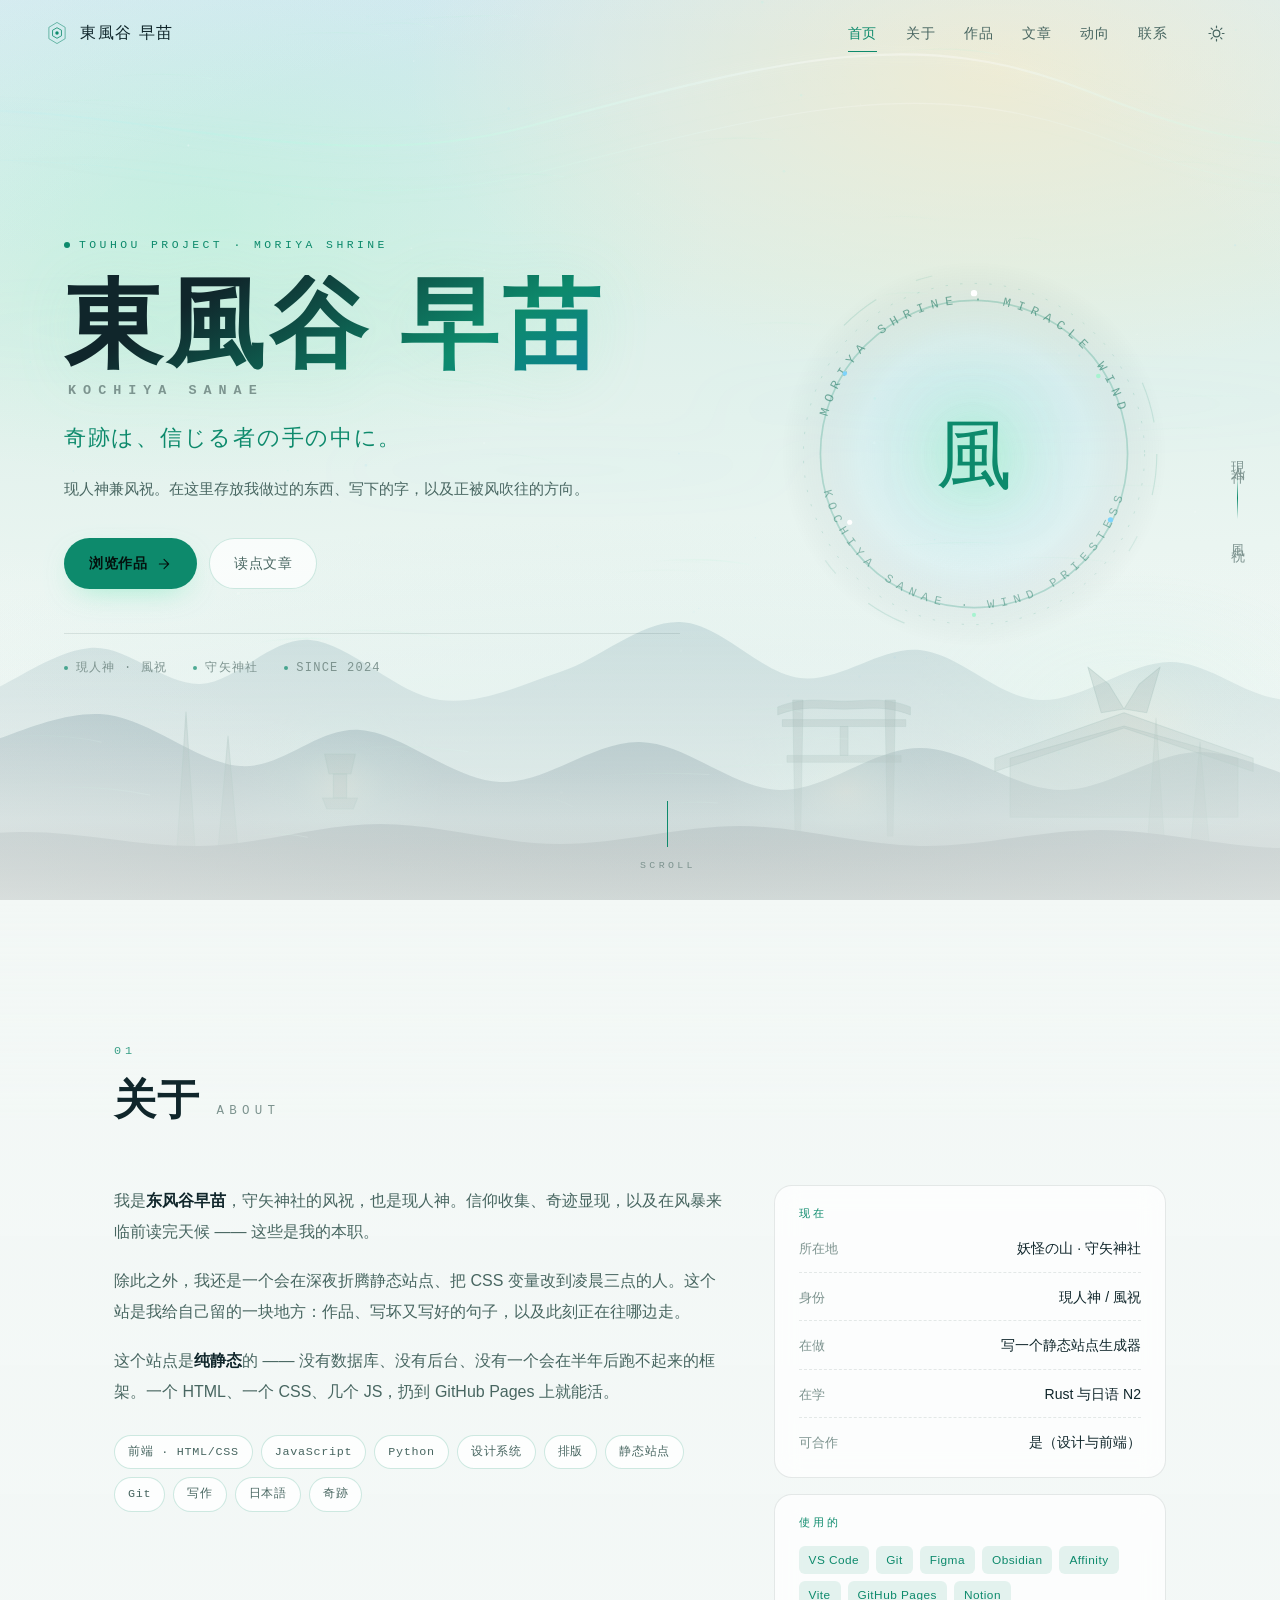
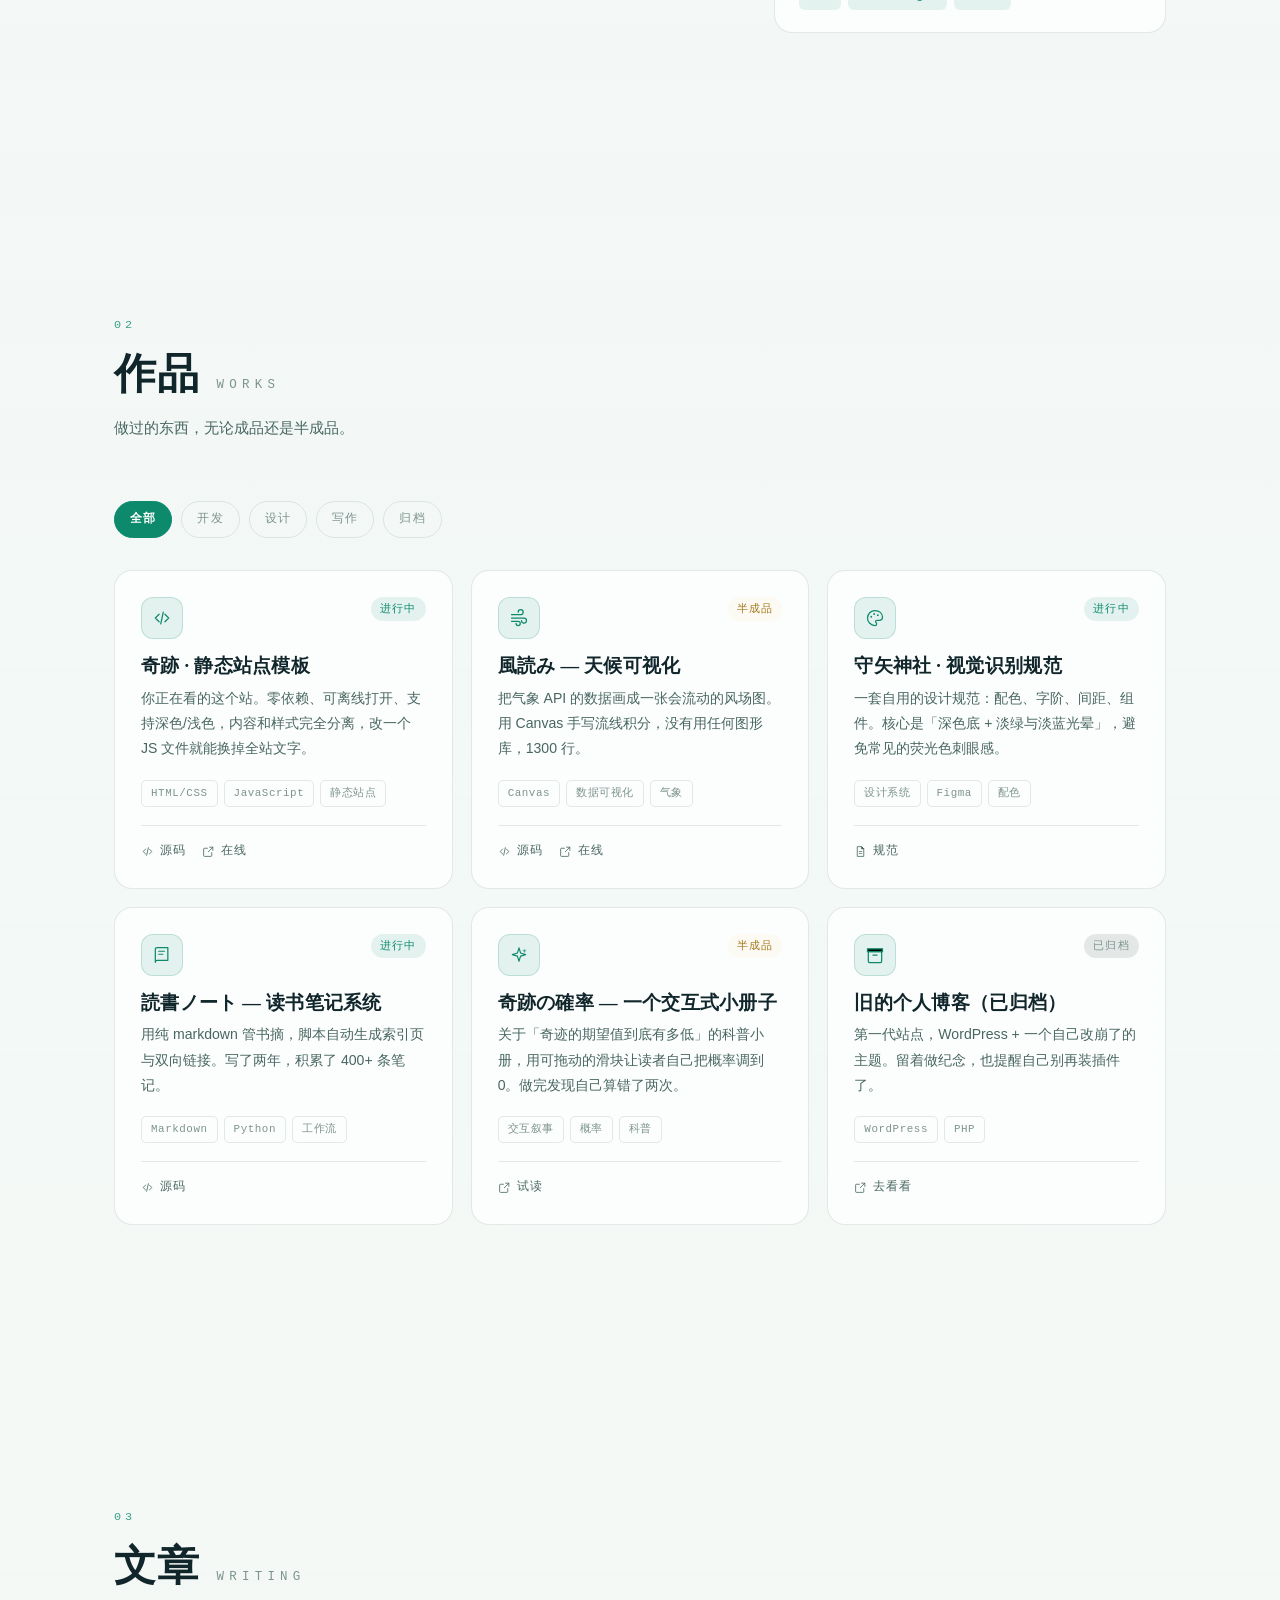
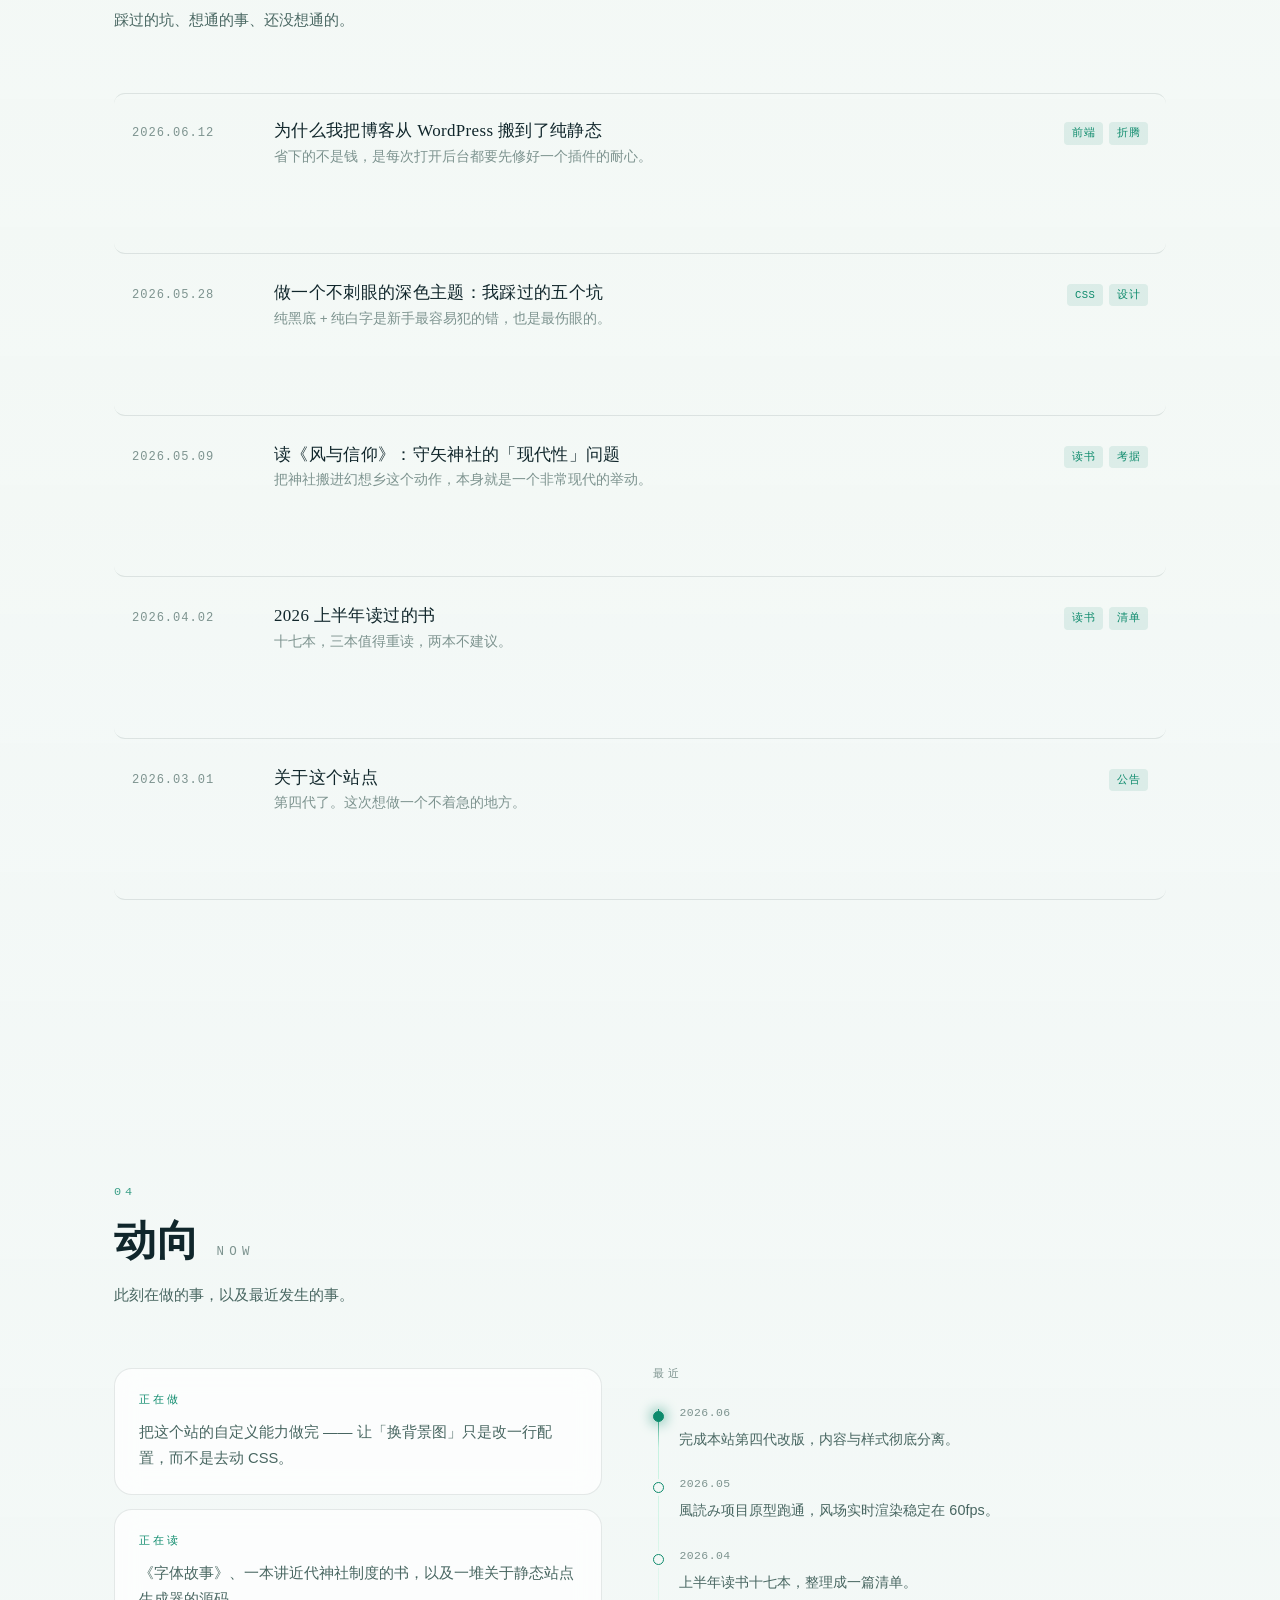
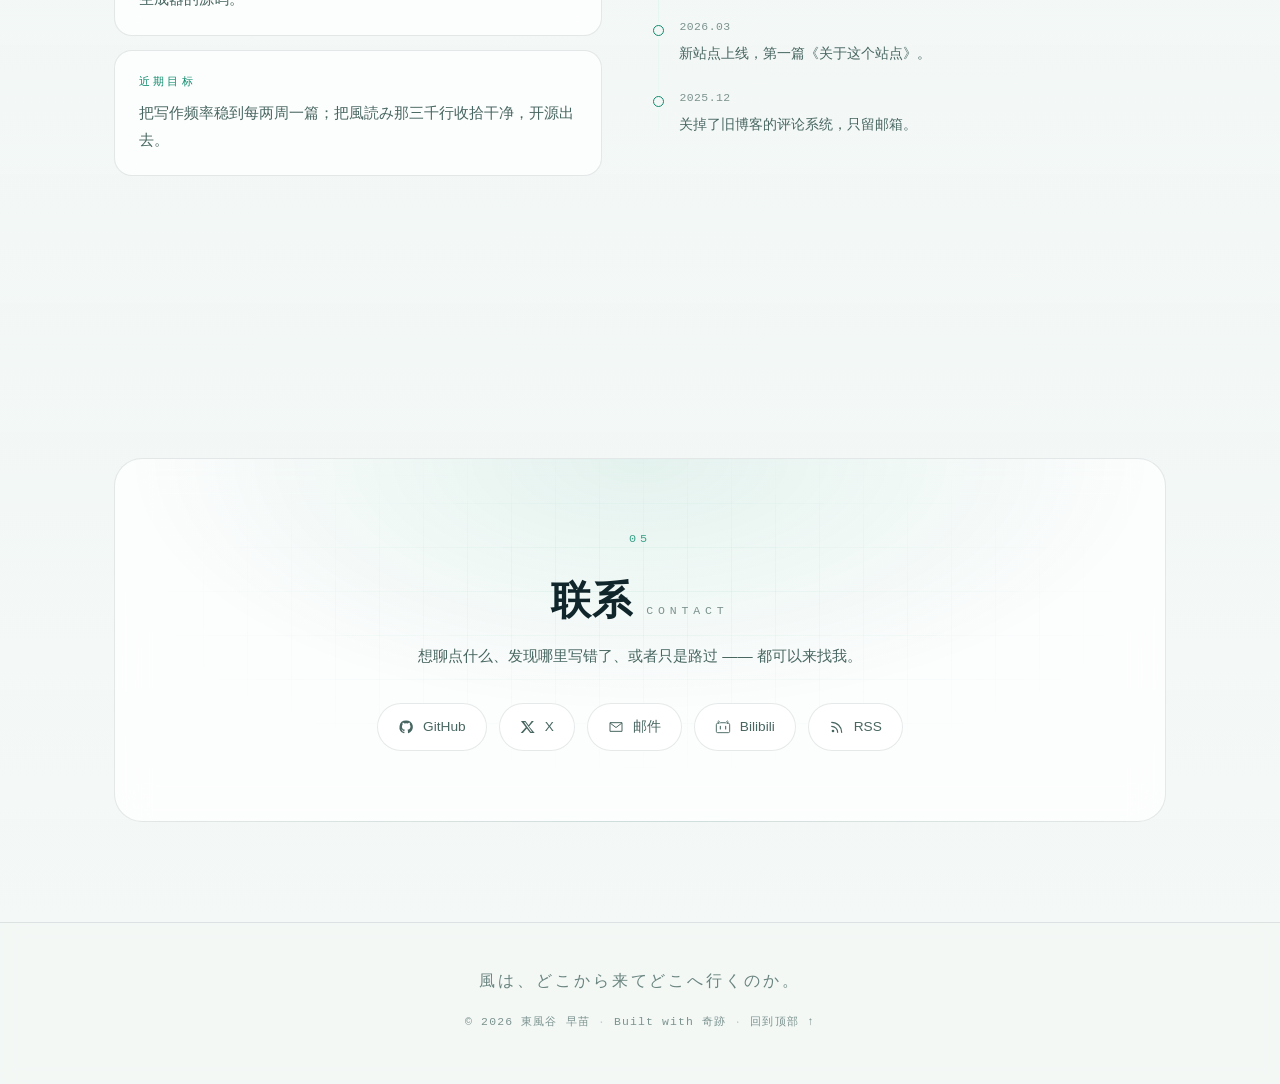
==== index.html @ 5804a798 "四代目：纯静态个人站点（Sanae 主题，深/浅双主题，内容与样式分离）" ====
<!DOCTYPE html>
<html lang="zh-CN" data-theme="dark">
<head>
<meta charset="UTF-8">
<meta name="viewport" content="width=device-width, initial-scale=1.0, viewport-fit=cover">
<title>東風谷 早苗 · Kochiya Sanae</title>
<meta name="description" content="东风谷早苗的个人站点 —— 作品、文章与此刻的动向。">
<meta name="author" content="Kochiya Sanae">
<meta name="theme-color" content="#050d12">

<!-- Open Graph -->
<meta property="og:type" content="website">
<meta property="og:title" content="東風谷 早苗 · Kochiya Sanae">
<meta property="og:description" content="作品、文章与此刻的动向。">
<meta property="og:url" content="https://kochiya-sanae777.github.io/">

<link rel="icon" href="assets/img/favicon.svg" type="image/svg+xml">
<link rel="stylesheet" href="assets/css/style.css">
</head>
<body>

<!-- ============ 背景场景 ============ -->
<div class="scene-wrap" id="sceneWrap" aria-hidden="true">
  <!-- 可选：自己放一张图片 / 一段视频，见 README -->
  <div class="scene-media" id="sceneMedia"></div>

  <div class="scene-sky"></div>
  <canvas class="scene-stars" id="starCanvas"></canvas>

  <svg class="scene-art" viewBox="0 0 1600 900" preserveAspectRatio="xMidYMax slice" xmlns="http://www.w3.org/2000/svg">
    <defs>
      <linearGradient id="ribbonGrad" x1="0" y1="0" x2="1" y2="0">
        <stop offset="0%"   stop-color="#7dd3fc" stop-opacity="0"/>
        <stop offset="35%"  stop-color="#a7f3d0" stop-opacity=".55"/>
        <stop offset="65%"  stop-color="#ffffff" stop-opacity=".75"/>
        <stop offset="100%" stop-color="#6ee7b7" stop-opacity="0"/>
      </linearGradient>
      <linearGradient id="ridgeFar" x1="0" y1="0" x2="0" y2="1">
        <stop offset="0%"   stop-color="#2f6d82" stop-opacity=".38"/>
        <stop offset="100%" stop-color="#0c2733" stop-opacity=".10"/>
      </linearGradient>
      <linearGradient id="ridgeMid" x1="0" y1="0" x2="0" y2="1">
        <stop offset="0%"   stop-color="#1d5064" stop-opacity=".70"/>
        <stop offset="100%" stop-color="#081a24" stop-opacity=".35"/>
      </linearGradient>
      <linearGradient id="ridgeNear" x1="0" y1="0" x2="0" y2="1">
        <stop offset="0%"   stop-color="#12303d" stop-opacity=".92"/>
        <stop offset="100%" stop-color="#040d13" stop-opacity="1"/>
      </linearGradient>
      <linearGradient id="shrineFill" x1="0" y1="0" x2="0" y2="1">
        <stop offset="0%"   stop-color="#123441"/>
        <stop offset="100%" stop-color="#020709"/>
      </linearGradient>
      <radialGradient id="lampGlow" cx="50%" cy="50%" r="50%">
        <stop offset="0%"   stop-color="#f3d9a4" stop-opacity=".34"/>
        <stop offset="45%"  stop-color="#a7f3d0" stop-opacity=".11"/>
        <stop offset="100%" stop-color="#a7f3d0" stop-opacity="0"/>
      </radialGradient>
      <linearGradient id="fogGrad" x1="0" y1="0" x2="0" y2="1">
        <stop offset="0%"   stop-color="#050d12" stop-opacity="0"/>
        <stop offset="70%"  stop-color="#050d12" stop-opacity=".72"/>
        <stop offset="100%" stop-color="#050d12" stop-opacity="1"/>
      </linearGradient>
      <filter id="softGlow" x="-30%" y="-30%" width="160%" height="160%">
        <feGaussianBlur stdDeviation="9" result="b"/>
        <feMerge><feMergeNode in="b"/><feMergeNode in="SourceGraphic"/></feMerge>
      </filter>
      <filter id="wideGlow" x="-60%" y="-60%" width="220%" height="220%">
        <feGaussianBlur stdDeviation="26"/>
      </filter>
    </defs>

    <!-- 高空的風之絲帶 / 白蛇 -->
    <g class="ribbon" filter="url(#softGlow)">
      <path d="M -80 138 C 200 52, 430 196, 690 126 S 1080 24, 1250 92 S 1520 166, 1700 84"
            fill="none" stroke="url(#ribbonGrad)" stroke-width="2.2" stroke-linecap="round"/>
      <path d="M -80 186 C 230 108, 450 236, 700 172 S 1090 72, 1270 140 S 1540 204, 1710 128"
            fill="none" stroke="url(#ribbonGrad)" stroke-width="1.1" stroke-linecap="round" opacity=".6"/>
    </g>

    <!-- 云带（很淡，只用来分层） -->
    <g class="clouds" fill="#7dd3fc" opacity=".06" filter="url(#wideGlow)">
      <ellipse cx="330" cy="330" rx="280" ry="26"/>
      <ellipse cx="1180" cy="404" rx="330" ry="22"/>
      <ellipse cx="720" cy="470" rx="240" ry="18"/>
    </g>

    <!-- 遠山 -->
    <path fill="url(#ridgeFar)"
          d="M0 738 C21.7 732 88 715 130 700 C171.7 685 212 651 250 648 C288.3 645 323 685 360 684 C396.7 683 430 637 470 640 C510 643 558 695 600 700 C641.7 705 680 685 720 672 C760 659 800 621 840 622 C880 623 920 673 960 678 C1000 683 1040 646 1080 650 C1120 654 1158 698 1200 700 C1241.7 702 1288 662 1330 662 C1371.7 662 1405 699 1450 700 C1495 701 1575 673 1600 668 L1600 900 L0 900 Z"/>
    <!-- 中景山 -->
    <path fill="url(#ridgeMid)"
          d="M0 788 C20 782 77 764 120 752 C163.3 740 213 712 260 714 C306.7 716 357 763 400 766 C443.3 769 477 727 520 730 C563.3 733 613 780 660 782 C706.7 784 753 741 800 742 C846.7 743 893 789 940 790 C986.7 791 1033 748 1080 748 C1126.7 748 1173 789 1220 790 C1266.7 791 1313 752 1360 752 C1406.7 752 1460 787 1500 788 C1540 789 1583 765 1600 760 L1600 900 L0 900 Z"/>

    <!-- 御柱（四根神柱） -->
    <g class="onbashira" fill="url(#shrineFill)">
      <path d="M336 862 L346 712 L356 862 Z"/>
      <path d="M376 872 L388 736 L400 872 Z"/>
      <path d="M1306 866 L1316 718 L1326 866 Z"/>
      <path d="M1348 876 L1360 742 L1372 876 Z"/>
    </g>

    <!-- 神社本殿（屋顶带千木·鰹木） -->
    <ellipse cx="1294" cy="726" rx="235" ry="155" fill="url(#lampGlow)"/>
    <g class="shrine" fill="url(#shrineFill)" transform="translate(1170 726) scale(.95)">
      <path d="M0 96 L0 34 L120 0 L240 34 L240 96 Z"/>
      <path d="M-16 34 L120 -14 L256 34 L256 48 L120 2 L-16 48 Z"/>
      <!-- 千木 -->
      <path d="M96 -14 L82 -62 L104 -44 L120 -18 Z"/>
      <path d="M144 -14 L158 -62 L136 -44 L120 -18 Z"/>
    </g>

    <!-- 鳥居（自身坐标 y:0→236 向下，所以 translate 给的是「顶端」）
         放在正文与御神環之间的空档里，站在山脊上 -->
    <ellipse cx="1006" cy="792" rx="120" ry="92" fill="url(#lampGlow)" opacity=".85"/>
    <g class="shrine" fill="url(#shrineFill)" transform="translate(940 700) scale(.577)">
      <!-- 柱 -->
      <path d="M22 0 L40 0 L36 236 L26 236 Z"/>
      <path d="M182 0 L200 0 L196 236 L186 236 Z"/>
      <!-- 笠木（带反翘） -->
      <path d="M-4 12 C 40 -6, 78 2, 111 2 C 144 2, 182 -6, 226 12 L226 26 C 182 8, 144 16, 111 16 C 78 16, 40 8, -4 26 Z"/>
      <!-- 島木 -->
      <path d="M4 34 L218 34 L218 46 L4 46 Z"/>
      <!-- 貫 -->
      <path d="M12 96 L210 96 L210 108 L12 108 Z"/>
      <!-- 額束 -->
      <path d="M104 46 L118 46 L118 96 L104 96 Z"/>
    </g>

    <!-- 石灯笼（y:0→50 向下，translate 给顶端） -->
    <ellipse cx="500" cy="786" rx="104" ry="84" fill="url(#lampGlow)" opacity=".9"/>
    <g class="shrine" fill="url(#shrineFill)" transform="translate(500 754) scale(1.1)">
      <path d="M-14 0 L14 0 L10 18 L-10 18 Z"/>
      <path d="M-6 18 L6 18 L6 40 L-6 40 Z"/>
      <path d="M-16 40 L16 40 L12 50 L-12 50 Z"/>
    </g>

    <!-- 最近的一层山脊（压住所有物体的脚） -->
    <path fill="url(#ridgeNear)"
          d="M0 852 C30 849 120 833 180 832 C240 831 300 847 360 846 C420 845 480 824 540 824 C600 824 660 844 720 844 C780 844 840 826 900 826 C960 826 1020 845 1080 846 C1140 847 1200 830 1260 830 C1320 830 1383 847 1440 848 C1496.7 849 1573 836 1600 834 L1600 900 L0 900 Z"/>
    <!-- 底部雾（把山脚融进背景） -->
    <rect x="0" y="820" width="1600" height="80" fill="url(#fogGrad)"/>
  </svg>

  <canvas class="scene-wind" id="windCanvas"></canvas>
  <div class="scene-vignette"></div>
  <div class="scene-grain"></div>
</div>

<!-- 鼠标跟随光 -->
<div class="cursor-glow" id="cursorGlow" aria-hidden="true"></div>

<!-- ============ 导航 ============ -->
<header class="nav" id="nav">
  <a class="nav-brand" href="#home">
    <svg class="brand-mark" viewBox="0 0 32 32" aria-hidden="true">
      <path d="M16 3 L26 9 L26 23 L16 29 L6 23 L6 9 Z" fill="none" stroke="currentColor" stroke-width="1.2" opacity=".55"/>
      <path d="M16 9.5 L21.5 12.6 L21.5 19.4 L16 22.5 L10.5 19.4 L10.5 12.6 Z" fill="none" stroke="currentColor" stroke-width="1"/>
      <circle cx="16" cy="16" r="2.1" fill="currentColor"/>
    </svg>
    <span class="brand-text" data-site="navBrand">東風谷 早苗</span>
  </a>

  <nav class="nav-links" id="navLinks">
    <a href="#home"    data-nav="home">首页</a>
    <a href="#about"   data-nav="about">关于</a>
    <a href="#works"   data-nav="works">作品</a>
    <a href="#writing" data-nav="writing">文章</a>
    <a href="#now"     data-nav="now">动向</a>
    <a href="#contact" data-nav="contact">联系</a>
  </nav>

  <div class="nav-actions">
    <button class="icon-btn" id="themeBtn" title="切换主题" aria-label="切换主题">
      <svg class="i-moon" viewBox="0 0 24 24" aria-hidden="true"><path d="M20 14.5A8.5 8.5 0 1 1 9.5 4a7 7 0 0 0 10.5 10.5Z" fill="none" stroke="currentColor" stroke-width="1.5" stroke-linejoin="round"/></svg>
      <svg class="i-sun" viewBox="0 0 24 24" aria-hidden="true"><circle cx="12" cy="12" r="4.2" fill="none" stroke="currentColor" stroke-width="1.5"/><path d="M12 2.5v2.2M12 19.3v2.2M2.5 12h2.2M19.3 12h2.2M5.2 5.2l1.6 1.6M17.2 17.2l1.6 1.6M18.8 5.2l-1.6 1.6M6.8 17.2l-1.6 1.6" stroke="currentColor" stroke-width="1.5" stroke-linecap="round"/></svg>
    </button>
    <button class="icon-btn nav-toggle" id="navToggle" title="菜单" aria-label="菜单" aria-expanded="false">
      <svg viewBox="0 0 24 24" aria-hidden="true"><path d="M4 7h16M4 12h16M4 17h16" stroke="currentColor" stroke-width="1.6" stroke-linecap="round"/></svg>
    </button>
  </div>
</header>

<main>

<!-- ============ HERO ============ -->
<section class="hero" id="home">
  <div class="hero-inner">
    <div class="hero-copy">
      <p class="hero-kicker">
        <span class="dot"></span>
        <span data-site="heroKicker">TOUHOU PROJECT · MORIYA SHRINE</span>
      </p>

      <h1 class="hero-title">
        <span class="hero-title-jp" data-site="nameJp">東風谷 早苗</span>
        <span class="hero-title-en" data-site="nameEn">KOCHIYA SANAE</span>
      </h1>

      <p class="hero-tagline" data-site="tagline">奇跡は、信じる者の手の中に。</p>
      <p class="hero-desc" data-site="heroDesc">
        现人神兼风祝。在这里存放我做过的东西、写下的字，
        以及正被风吹往的方向。
      </p>

      <div class="hero-actions">
        <a class="btn btn-primary" href="#works">
          <span>浏览作品</span>
          <svg viewBox="0 0 24 24" aria-hidden="true"><path d="M5 12h13M12 5l7 7-7 7" fill="none" stroke="currentColor" stroke-width="1.6" stroke-linecap="round" stroke-linejoin="round"/></svg>
        </a>
        <a class="btn btn-ghost" href="#writing">读点文章</a>
      </div>

      <ul class="hero-meta" id="heroMeta"></ul>
    </div>

    <!-- 御神環 / 奇跡の印 -->
    <div class="hero-seal" aria-hidden="true">
      <svg viewBox="0 0 320 320" class="seal-svg">
        <defs>
          <radialGradient id="sealGlow" cx="50%" cy="50%" r="50%">
            <stop offset="0%" stop-color="#6ee7b7" stop-opacity=".30"/>
            <stop offset="60%" stop-color="#7dd3fc" stop-opacity=".10"/>
            <stop offset="100%" stop-color="#000" stop-opacity="0"/>
          </radialGradient>
          <linearGradient id="sealRing" x1="0" y1="0" x2="1" y2="1">
            <stop offset="0%"  stop-color="#a7f3d0"/>
            <stop offset="50%" stop-color="#7dd3fc"/>
            <stop offset="100%" stop-color="#6ee7b7"/>
          </linearGradient>
          <path id="sealArcTop"    d="M160,160 m-124,0 a124,124 0 0,1 248,0"/>
          <path id="sealArcBottom" d="M160,160 m-124,0 a124,124 0 0,0 248,0"/>
        </defs>

        <circle cx="160" cy="160" r="158" fill="url(#sealGlow)"/>
        <g class="seal-spin-slow">
          <circle cx="160" cy="160" r="140" fill="none" stroke="url(#sealRing)" stroke-width=".8" opacity=".35" stroke-dasharray="2 10"/>
          <circle cx="160" cy="160" r="126" fill="none" stroke="url(#sealRing)" stroke-width="1.4" opacity=".55"/>
        </g>
        <g class="seal-spin-fast">
          <circle cx="160" cy="160" r="150" fill="none" stroke="#a7f3d0" stroke-width="1" opacity=".3" stroke-dasharray="34 260"/>
          <circle cx="160" cy="160" r="150" fill="none" stroke="#7dd3fc" stroke-width="1" opacity=".22" stroke-dasharray="14 280" stroke-dashoffset="-70"/>
        </g>

        <!-- 环上的字：上下两段各自正向排列，避免下半圈倒字 -->
        <text class="seal-text" font-size="10.5" letter-spacing="5.4" fill="#a7f3d0" opacity=".62">
          <textPath href="#sealArcTop" startOffset="50%" text-anchor="middle">MORIYA SHRINE · MIRACLE WIND</textPath>
        </text>
        <text class="seal-text" font-size="10" letter-spacing="5" fill="#7dd3fc" opacity=".50" dy="3">
          <textPath href="#sealArcBottom" startOffset="50%" text-anchor="middle">KOCHIYA SANAE · WIND PRIESTESS</textPath>
        </text>

        <g class="seal-core">
          <text x="160" y="182" text-anchor="middle" class="seal-kanji">風</text>
        </g>

        <!-- 星屑 -->
        <g class="seal-sparks">
          <circle cx="160" cy="28"  r="2.6" fill="#fff"/>
          <circle cx="262" cy="96"  r="1.9" fill="#a7f3d0"/>
          <circle cx="272" cy="214" r="2.2" fill="#7dd3fc"/>
          <circle cx="160" cy="292" r="1.7" fill="#a7f3d0"/>
          <circle cx="58"  cy="216" r="2.1" fill="#fff"/>
          <circle cx="54"  cy="94"  r="1.8" fill="#7dd3fc"/>
        </g>
      </svg>
    </div>
  </div>

  <a class="scroll-cue" href="#about" aria-label="向下滚动">
    <span class="scroll-cue-line"></span>
    <span class="scroll-cue-text">SCROLL</span>
  </a>

  <!-- 右侧竖排题字 -->
  <div class="hero-vertical" aria-hidden="true">
    <span>現人神</span><span class="sep"></span><span>風祝</span>
  </div>
</section>

<!-- ============ 关于 ============ -->
<div class="content-field">
<section class="section" id="about">
  <div class="section-head reveal">
    <span class="section-index">01</span>
    <h2 class="section-title">关于 <em>About</em></h2>
  </div>

  <div class="about-grid">
    <div class="about-text reveal">
      <div id="aboutBody"></div>
      <ul class="skill-list" id="skillList"></ul>
    </div>

    <aside class="about-side reveal">
      <div class="side-card">
        <h3 class="side-card-title">现在</h3>
        <dl class="fact-list" id="factList"></dl>
      </div>
      <div class="side-card">
        <h3 class="side-card-title">使用的</h3>
        <ul class="tag-row" id="toolTags"></ul>
      </div>
    </aside>
  </div>
</section>

<!-- ============ 作品 ============ -->
<section class="section" id="works">
  <div class="section-head reveal">
    <span class="section-index">02</span>
    <h2 class="section-title">作品 <em>Works</em></h2>
    <p class="section-sub" data-site="worksSub">做过的东西，无论成品还是半成品。</p>
  </div>

  <div class="filter-row reveal" id="workFilters"></div>
  <div class="work-grid" id="workGrid"></div>
</section>

<!-- ============ 文章 ============ -->
<section class="section" id="writing">
  <div class="section-head reveal">
    <span class="section-index">03</span>
    <h2 class="section-title">文章 <em>Writing</em></h2>
    <p class="section-sub" data-site="writingSub">踩过的坑、想通的事、还没想通的。</p>
  </div>

  <div class="post-list" id="postList"></div>
</section>

<!-- ============ 动向 ============ -->
<section class="section" id="now">
  <div class="section-head reveal">
    <span class="section-index">04</span>
    <h2 class="section-title">动向 <em>Now</em></h2>
    <p class="section-sub" data-site="nowSub">此刻在做的事，以及最近发生的事。</p>
  </div>

  <div class="now-grid">
    <div class="now-cards reveal" id="nowCards"></div>
    <div class="timeline-wrap reveal">
      <h3 class="timeline-title">最近</h3>
      <ol class="timeline" id="timeline"></ol>
    </div>
  </div>
</section>

<!-- ============ 联系 ============ -->
<section class="section section-contact" id="contact">
  <div class="contact-inner reveal">
    <span class="section-index">05</span>
    <h2 class="contact-title">联系 <em>Contact</em></h2>
    <p class="contact-desc" data-site="contactDesc">
      想聊点什么、发现哪里写错了、或者只是路过 —— 都可以来找我。
    </p>
    <div class="contact-links" id="contactLinks"></div>
  </div>
</section>
</div><!-- /.content-field -->

</main>

<footer class="footer">
  <div class="footer-inner">
    <p class="footer-quote" data-site="footerQuote">風は、どこから来てどこへ行くのか。</p>
    <div class="footer-meta">
      <span id="copyright">© 2026 東風谷 早苗</span>
      <span class="footer-sep">·</span>
      <span>Built with 奇跡</span>
      <span class="footer-sep">·</span>
      <a href="#" id="backTop">回到顶部 ↑</a>
    </div>
  </div>
</footer>

<!-- ============ 文章阅读器 ============ -->
<div class="reader" id="reader" aria-hidden="true" role="dialog" aria-modal="true" aria-label="文章阅读器">
  <div class="reader-backdrop" data-close-reader></div>
  <article class="reader-panel">
    <header class="reader-head">
      <div class="reader-head-meta">
        <div class="reader-tags" id="readerTags"></div>
        <h2 class="reader-title" id="readerTitle"></h2>
        <p class="reader-info" id="readerInfo"></p>
      </div>
      <button class="icon-btn reader-close" data-close-reader aria-label="关闭">
        <svg viewBox="0 0 24 24" aria-hidden="true"><path d="M6 6l12 12M18 6L6 18" stroke="currentColor" stroke-width="1.7" stroke-linecap="round"/></svg>
      </button>
    </header>
    <div class="reader-body" id="readerBody"></div>
    <footer class="reader-foot">
      <button class="btn btn-ghost btn-sm" data-close-reader>← 返回列表</button>
      <span class="reader-progress" id="readerProgress">0%</span>
    </footer>
  </article>
</div>

<!-- 加载中 -->
<div class="boot" id="boot">
  <div class="boot-mark">
    <span class="boot-ring"></span>
    <span class="boot-ring boot-ring-2"></span>
    <span class="boot-text">風</span>
  </div>
</div>

<noscript>
  <div class="noscript">这个站点需要 JavaScript 才能显示作品与文章。请在浏览器里启用它。</div>
</noscript>

<!-- 内容：所有文字、作品、文章都在 data.js 里改 -->
<script src="assets/js/data.js"></script>
<!-- 迷你 markdown 渲染器 -->
<script src="assets/js/markdown.js"></script>
<!-- 背景动效 -->
<script src="assets/js/sky.js"></script>
<!-- 渲染与交互 -->
<script src="assets/js/app.js"></script>
</body>
</html>
---- assets/css/style.css ----
/* ==========================================================================
   東風谷 早苗 · Kochiya Sanae — 个人站点样式
   --------------------------------------------------------------------------
   目录
   00. 设计变量 / 主题
   01. 重置与基础
   02. 背景场景（天空 / 山 / 神社 / 星 / 风）
   03. 导航
   04. HERO
   05. 通用区块
   06. 关于
   07. 作品
   08. 文章列表
   09. 动向 / 时间线
   10. 联系 / 页脚
   11. 文章阅读器
   12. 载入 / 杂项
   13. 响应式
   ========================================================================== */

/* ---------- 00. 设计变量 ---------- */
:root {
  --bg:            #050d12;
  --bg-elev:       #08161f;
  --panel:         rgba(255, 255, 255, .035);
  --panel-hover:   rgba(255, 255, 255, .062);
  --line:          rgba(167, 243, 208, .13);
  --line-soft:     rgba(255, 255, 255, .07);

  --text:          #e8f4f1;
  --text-dim:      #9fb9b7;
  --text-mute:     #6a8484;

  --accent:        #6ee7b7;
  --accent-soft:   rgba(110, 231, 183, .14);
  --accent-2:      #7dd3fc;
  --gold:          #f3d9a4;

  --shadow-sm:     0 2px 10px rgba(0, 0, 0, .35);
  --shadow:        0 18px 50px -12px rgba(0, 0, 0, .7);
  --shadow-glow:   0 0 0 1px var(--line), 0 24px 60px -20px rgba(110, 231, 183, .28);

  --grid:          rgba(167, 243, 208, .045);

  --font-display:  "Iowan Old Style", "Palatino Linotype", Palatino, Georgia,
                   "Songti SC", "Noto Serif CJK SC", "Source Han Serif SC",
                   "STSong", "SimSun", serif;
  --font-body:     "Segoe UI", -apple-system, BlinkMacSystemFont, "PingFang SC",
                   "Microsoft YaHei UI", "Microsoft YaHei", "Hiragino Sans GB",
                   "Noto Sans CJK SC", sans-serif;
  --font-mono:     "JetBrains Mono", "Cascadia Code", "SFMono-Regular", Consolas,
                   "Liberation Mono", monospace;

  --nav-h:         68px;
  --radius:        18px;
  --radius-sm:     11px;
  --maxw:          1180px;
  --ease:          cubic-bezier(.22, .61, .36, 1);
}

[data-theme="light"] {
  --bg:            #f3f8f6;
  --bg-elev:       #ffffff;
  --panel:         rgba(255, 255, 255, .74);
  --panel-hover:   rgba(255, 255, 255, .95);
  --line:          rgba(15, 143, 111, .20);
  --line-soft:     rgba(16, 38, 43, .10);

  --text:          #10262b;
  --text-dim:      #486661;
  --text-mute:     #7d938f;

  --accent:        #0d8a6c;
  --accent-soft:   rgba(13, 138, 108, .10);
  --accent-2:      #0b7ea8;
  --gold:          #a5791f;

  --shadow-sm:     0 2px 10px rgba(16, 38, 43, .07);
  --shadow:        0 18px 50px -14px rgba(16, 38, 43, .20);
  --shadow-glow:   0 0 0 1px var(--line), 0 24px 60px -24px rgba(13, 138, 108, .30);

  --grid:          rgba(15, 143, 111, .06);
}

/* ---------- 01. 重置与基础 ---------- */
*, *::before, *::after { box-sizing: border-box; }

html {
  scroll-behavior: smooth;
  -webkit-text-size-adjust: 100%;
}
@media (prefers-reduced-motion: reduce) {
  html { scroll-behavior: auto; }
}

body {
  margin: 0;
  min-height: 100%;
  background: var(--bg);
  color: var(--text);
  font-family: var(--font-body);
  font-size: 16px;
  line-height: 1.75;
  -webkit-font-smoothing: antialiased;
  -moz-osx-font-smoothing: grayscale;
  overflow-x: hidden;
  transition: background-color .5s var(--ease), color .5s var(--ease);
}
body.no-scroll { overflow: hidden; }

h1, h2, h3, h4 {
  font-family: var(--font-display);
  font-weight: 600;
  line-height: 1.18;
  margin: 0;
  letter-spacing: .01em;
}
p { margin: 0; }
a {
  color: inherit;
  text-decoration: none;
  transition: color .25s var(--ease), opacity .25s var(--ease);
}
img, svg, video { display: block; max-width: 100%; }
ul, ol { margin: 0; padding: 0; list-style: none; }
button {
  font: inherit;
  color: inherit;
  background: none;
  border: 0;
  cursor: pointer;
}
dl, dd { margin: 0; }

::selection { background: var(--accent); color: #04120e; }

:focus-visible {
  outline: 2px solid var(--accent);
  outline-offset: 3px;
  border-radius: 4px;
}

/* 滚动条 */
::-webkit-scrollbar { width: 10px; height: 10px; }
::-webkit-scrollbar-track { background: transparent; }
::-webkit-scrollbar-thumb {
  background: var(--line);
  border-radius: 99px;
  border: 3px solid var(--bg);
}
::-webkit-scrollbar-thumb:hover { background: var(--accent); }

/* ---------- 02. 背景场景 ---------- */
.scene-wrap {
  position: fixed;
  inset: 0;
  z-index: 0;
  pointer-events: none;
  overflow: hidden;
  contain: strict;
}

/* 用户自定义背景图 / 视频的容器 */
.scene-media { position: absolute; inset: 0; opacity: 0; transition: opacity 1.2s var(--ease); }
.scene-media.is-on { opacity: 1; }
.scene-media > img,
.scene-media > video {
  width: 100%;
  height: 100%;
  object-fit: cover;
  object-position: center;
}
.scene-media::after {
  content: "";
  position: absolute;
  inset: 0;
  background:
    radial-gradient(ellipse 90% 70% at 20% 10%, rgba(5, 13, 18, .10), transparent 60%),
    linear-gradient(180deg, rgba(5, 13, 18, .32) 0%, rgba(5, 13, 18, .18) 40%, rgba(5, 13, 18, .86) 100%);
}
[data-theme="light"] .scene-media::after {
  background: linear-gradient(180deg, rgba(243, 248, 246, .30) 0%, rgba(243, 248, 246, .16) 45%, rgba(243, 248, 246, .90) 100%);
}

/* 换成自己的背景时：遮罩可关，内置的山川/星空/天空退场 */
.scene-media[data-overlay="none"]::after { display: none; }
body.has-custom-bg .scene-sky,
body.has-custom-bg .scene-stars,
body.has-custom-bg .scene-art { opacity: 0; transition: opacity 1s var(--ease); }

.scene-sky {
  position: absolute;
  inset: 0;
  background:
    radial-gradient(ellipse 75% 55% at 78% 8%,  rgba(125, 211, 252, .16), transparent 62%),
    radial-gradient(ellipse 60% 45% at 14% 22%, rgba(110, 231, 183, .11), transparent 65%),
    radial-gradient(ellipse 120% 70% at 50% 108%, rgba(12, 44, 52, .9), transparent 70%),
    linear-gradient(178deg, #04101a 0%, #061a25 34%, #041019 68%, #02080d 100%);
  transition: background 0.6s var(--ease);
}
[data-theme="light"] .scene-sky {
  background:
    radial-gradient(ellipse 75% 55% at 78% 8%,  rgba(255, 236, 196, .60), transparent 62%),
    radial-gradient(ellipse 60% 45% at 16% 24%, rgba(167, 243, 208, .38), transparent 66%),
    radial-gradient(ellipse 120% 70% at 50% 108%, rgba(206, 232, 228, .95), transparent 72%),
    linear-gradient(178deg, #cfe8f0 0%, #dcefe9 32%, #eaf5f1 62%, #f3f8f6 100%);
}

.scene-stars, .scene-wind {
  position: absolute;
  inset: 0;
  width: 100%;
  height: 100%;
}
.scene-stars { z-index: 1; }
[data-theme="light"] .scene-stars { opacity: .35; }

.scene-art {
  position: absolute;
  inset: 0;
  z-index: 2;
  width: 100%;
  height: 100%;
  opacity: .9;
}
[data-theme="light"] .scene-art { opacity: .5; filter: saturate(.9) brightness(1.06); }

.scene-wind { z-index: 3; }

/* 神社 / 鳥居 / 御柱：加一道月光描边，让近黑剪影在暗底上浮出来 */
.scene-art .shrine,
.scene-art .onbashira {
  stroke: rgba(167, 243, 208, .26);
  stroke-width: 1.1;
  stroke-linejoin: round;
}
[data-theme="light"] .scene-art .shrine,
[data-theme="light"] .scene-art .onbashira {
  fill: rgba(18, 58, 54, .28);
  stroke: rgba(12, 82, 70, .34);
}

/* 浅色下环线本来几乎看不见，单独加深 */
[data-theme="light"] .seal-svg .seal-spin-slow circle,
[data-theme="light"] .seal-svg .seal-spin-fast circle { stroke: rgba(13, 138, 108, .42); }
[data-theme="light"] .seal-svg .seal-text { fill: rgba(9, 105, 82, .82) !important; }

.scene-vignette {
  position: absolute;
  inset: 0;
  z-index: 4;
  background:
    radial-gradient(ellipse 100% 80% at 50% 45%, transparent 45%, rgba(2, 8, 13, .55) 100%),
    linear-gradient(180deg, transparent 55%, rgba(2, 8, 13, .72) 100%);
}
[data-theme="light"] .scene-vignette {
  background:
    radial-gradient(ellipse 100% 80% at 50% 45%, transparent 50%, rgba(243, 248, 246, .40) 100%),
    linear-gradient(180deg, transparent 60%, rgba(243, 248, 246, .70) 100%);
}

.scene-grain {
  position: absolute;
  inset: 0;
  z-index: 5;
  opacity: .035;
  mix-blend-mode: overlay;
  background-image: url("data:image/svg+xml,%3Csvg xmlns='http://www.w3.org/2000/svg' width='140' height='140'%3E%3Cfilter id='n'%3E%3CfeTurbulence type='fractalNoise' baseFrequency='.85' numOctaves='3'/%3E%3C/filter%3E%3Crect width='140' height='140' filter='url(%23n)'/%3E%3C/svg%3E");
}

/* 丝带动画 */
.ribbon path {
  animation: ribbonDrift 22s ease-in-out infinite;
  animation-delay: var(--d, 0s);
}
.ribbon path:nth-child(2) { animation-duration: 30s; animation-direction: reverse; }
@keyframes ribbonDrift {
  0%, 100% { transform: translate3d(0, 0, 0); opacity: .85; }
  50%      { transform: translate3d(-26px, 14px, 0); opacity: 1; }
}

/* 鼠标光 */
.cursor-glow {
  position: fixed;
  top: 0; left: 0;
  width: 620px; height: 620px;
  margin: -310px 0 0 -310px;
  border-radius: 50%;
  background: radial-gradient(circle, rgba(110, 231, 183, .10), rgba(125, 211, 252, .05) 42%, transparent 68%);
  pointer-events: none;
  z-index: 1;
  opacity: 0;
  transition: opacity .6s var(--ease);
  will-change: transform;
}
.cursor-glow.is-on { opacity: 1; }
[data-theme="light"] .cursor-glow {
  background: radial-gradient(circle, rgba(13, 138, 108, .10), rgba(11, 126, 168, .05) 42%, transparent 68%);
}

/* ---------- 03. 导航 ---------- */
.nav {
  position: fixed;
  top: 0; left: 0; right: 0;
  z-index: 60;
  height: var(--nav-h);
  display: flex;
  align-items: center;
  gap: 24px;
  padding: 0 clamp(18px, 4vw, 44px);
  transition: background-color .45s var(--ease), border-color .45s var(--ease), backdrop-filter .45s;
  border-bottom: 1px solid transparent;
}
.nav.is-stuck {
  background: color-mix(in srgb, var(--bg) 78%, transparent);
  backdrop-filter: blur(18px) saturate(150%);
  -webkit-backdrop-filter: blur(18px) saturate(150%);
  border-bottom-color: var(--line-soft);
}

.nav-brand {
  display: flex;
  align-items: center;
  gap: 10px;
  font-family: var(--font-display);
  font-size: 1.02rem;
  letter-spacing: .1em;
  white-space: nowrap;
  margin-right: auto;
}
.brand-mark { width: 26px; height: 26px; color: var(--accent); flex: none; }
.nav-brand:hover .brand-mark { transform: rotate(60deg); }
.brand-mark { transition: transform .8s var(--ease); }
.brand-text { color: var(--text); }

.nav-links {
  display: flex;
  align-items: center;
  gap: clamp(6px, 1.6vw, 22px);
}
.nav-links a {
  position: relative;
  font-size: .875rem;
  letter-spacing: .06em;
  color: var(--text-dim);
  padding: 8px 4px;
}
.nav-links a::after {
  content: "";
  position: absolute;
  left: 4px; right: 4px; bottom: 2px;
  height: 1px;
  background: var(--accent);
  transform: scaleX(0);
  transform-origin: left;
  transition: transform .35s var(--ease);
}
.nav-links a:hover { color: var(--text); }
.nav-links a:hover::after,
.nav-links a.is-active::after { transform: scaleX(1); }
.nav-links a.is-active { color: var(--accent); }

.nav-actions { display: flex; align-items: center; gap: 6px; }

.icon-btn {
  display: grid;
  place-items: center;
  width: 40px; height: 40px;
  border-radius: 50%;
  color: var(--text-dim);
  border: 1px solid transparent;
  transition: color .25s, background-color .25s, border-color .25s, transform .25s;
}
.icon-btn svg { width: 19px; height: 19px; }
.icon-btn:hover {
  color: var(--accent);
  background: var(--accent-soft);
  border-color: var(--line);
}
.icon-btn:active { transform: scale(.93); }

#themeBtn .i-sun { display: none; }
[data-theme="light"] #themeBtn .i-sun { display: block; }
[data-theme="light"] #themeBtn .i-moon { display: none; }

.nav-toggle { display: none; }

/* ---------- 04. HERO ---------- */
main { position: relative; z-index: 10; }

.hero {
  position: relative;
  min-height: 100svh;
  display: flex;
  align-items: center;
  padding: calc(var(--nav-h) + 40px) clamp(18px, 5vw, 64px) 100px;
}
.hero-inner {
  width: 100%;
  max-width: var(--maxw);
  margin: 0 auto;
  display: grid;
  grid-template-columns: minmax(0, 1.12fr) minmax(0, .88fr);
  align-items: center;
  gap: clamp(20px, 4vw, 60px);
}

.hero-copy > * { animation: heroIn .95s var(--ease) both; }
.hero-copy > :nth-child(1) { animation-delay: .05s; }
.hero-copy > :nth-child(2) { animation-delay: .13s; }
.hero-copy > :nth-child(3) { animation-delay: .21s; }
.hero-copy > :nth-child(4) { animation-delay: .29s; }
.hero-copy > :nth-child(5) { animation-delay: .37s; }
.hero-copy > :nth-child(6) { animation-delay: .45s; }

@keyframes heroIn {
  from { opacity: 0; transform: translate3d(0, 26px, 0); filter: blur(6px); }
  to   { opacity: 1; transform: none; filter: blur(0); }
}

.hero-kicker {
  display: inline-flex;
  align-items: center;
  gap: 9px;
  font-size: .715rem;
  letter-spacing: .30em;
  text-transform: uppercase;
  color: var(--accent);
  margin-bottom: 20px;
  font-family: var(--font-mono);
}
.hero-kicker .dot {
  width: 6px; height: 6px;
  border-radius: 50%;
  background: var(--accent);
  box-shadow: 0 0 0 0 var(--accent);
  animation: pulseDot 2.6s ease-out infinite;
}
@keyframes pulseDot {
  0%   { box-shadow: 0 0 0 0 rgba(110, 231, 183, .55); }
  70%  { box-shadow: 0 0 0 9px rgba(110, 231, 183, 0); }
  100% { box-shadow: 0 0 0 0 rgba(110, 231, 183, 0); }
}

.hero-title { display: flex; flex-direction: column; gap: 6px; }
.hero-title-jp {
  font-family: var(--font-display);
  font-size: clamp(2.9rem, 8.2vw, 6.1rem);
  line-height: 1.04;
  letter-spacing: .045em;
  font-weight: 600;
  background: linear-gradient(150deg, var(--text) 22%, var(--accent) 62%, var(--accent-2) 100%);
  -webkit-background-clip: text;
  background-clip: text;
  -webkit-text-fill-color: transparent;
  filter: drop-shadow(0 8px 30px rgba(110, 231, 183, .16));
}
[data-theme="light"] .hero-title-jp {
  background: linear-gradient(150deg, #10262b 22%, #0d8a6c 66%, #0b7ea8 100%);
  -webkit-background-clip: text;
  background-clip: text;
}
.hero-title-en {
  font-family: var(--font-mono);
  font-size: clamp(.68rem, 1.5vw, .84rem);
  letter-spacing: .52em;
  color: var(--text-mute);
  text-transform: uppercase;
  padding-left: .3em;
}

.hero-tagline {
  font-family: var(--font-display);
  font-size: clamp(1.06rem, 2.1vw, 1.35rem);
  color: var(--accent);
  letter-spacing: .08em;
  margin-top: 22px;
  opacity: .92;
}
.hero-desc {
  margin-top: 16px;
  max-width: 36em;
  color: var(--text-dim);
  font-size: .965rem;
  line-height: 1.9;
  text-wrap: pretty;
}

.hero-actions {
  display: flex;
  flex-wrap: wrap;
  gap: 12px;
  margin-top: 34px;
}

.btn {
  display: inline-flex;
  align-items: center;
  gap: 9px;
  padding: 12px 24px;
  border-radius: 99px;
  font-size: .9rem;
  letter-spacing: .04em;
  border: 1px solid transparent;
  transition: transform .3s var(--ease), background-color .3s, border-color .3s, box-shadow .3s, color .3s;
  will-change: transform;
}
.btn svg { width: 16px; height: 16px; transition: transform .3s var(--ease); }
.btn-primary {
  background: var(--accent);
  color: #04120e;
  font-weight: 600;
  box-shadow: 0 10px 30px -12px rgba(110, 231, 183, .7);
}
.btn-primary:hover {
  transform: translateY(-2px);
  box-shadow: 0 16px 40px -12px rgba(110, 231, 183, .85);
}
.btn-primary:hover svg { transform: translateX(3px); }
.btn-ghost {
  border-color: var(--line);
  color: var(--text-dim);
  background: var(--panel);
}
.btn-ghost:hover {
  color: var(--text);
  border-color: var(--accent);
  background: var(--accent-soft);
  transform: translateY(-2px);
}
.btn-sm { padding: 9px 18px; font-size: .82rem; }

.hero-meta {
  display: flex;
  flex-wrap: wrap;
  gap: 10px 26px;
  margin-top: 44px;
  padding-top: 24px;
  border-top: 1px solid var(--line-soft);
  font-family: var(--font-mono);
  font-size: .755rem;
  letter-spacing: .1em;
  color: var(--text-mute);
  text-transform: uppercase;
}
.hero-meta li { display: flex; align-items: center; gap: 8px; }
.hero-meta li::before {
  content: "";
  width: 4px; height: 4px;
  border-radius: 50%;
  background: var(--accent);
  opacity: .7;
}

/* 御神環 */
.hero-seal {
  display: grid;
  place-items: center;
  animation: sealIn 1.4s var(--ease) both .3s;
}
@keyframes sealIn {
  from { opacity: 0; transform: scale(.86) rotate(-14deg); }
  to   { opacity: 1; transform: none; }
}
.seal-svg { width: clamp(240px, 32vw, 390px); height: auto; overflow: visible; }
.seal-spin-slow { transform-origin: 160px 160px; animation: spin 90s linear infinite; }
.seal-spin-fast { transform-origin: 160px 160px; animation: spin 46s linear infinite reverse; }
@keyframes spin { to { transform: rotate(360deg); } }

.seal-text {
  font-family: var(--font-mono);
  text-transform: uppercase;
}
.seal-core { transform-origin: 160px 160px; animation: corePulse 7s ease-in-out infinite; }
@keyframes corePulse {
  0%, 100% { transform: scale(1); opacity: .95; }
  50%      { transform: scale(1.045); opacity: 1; }
}
.seal-kanji {
  font-family: var(--font-display);
  font-size: 62px;
  fill: var(--accent);
  letter-spacing: 0;
  filter: drop-shadow(0 0 22px rgba(110, 231, 183, .55));
}
.seal-sparks circle { animation: sparkBlink 4.5s ease-in-out infinite; }
.seal-sparks circle:nth-child(2) { animation-delay: .7s; }
.seal-sparks circle:nth-child(3) { animation-delay: 1.4s; }
.seal-sparks circle:nth-child(4) { animation-delay: 2.1s; }
.seal-sparks circle:nth-child(5) { animation-delay: 2.8s; }
.seal-sparks circle:nth-child(6) { animation-delay: 3.5s; }
@keyframes sparkBlink {
  0%, 100% { opacity: .15; }
  50%      { opacity: 1; }
}

/* SCROLL CUE */
.scroll-cue {
  position: absolute;
  left: 50%;
  bottom: 26px;
  transform: translateX(-50%);
  display: flex;
  flex-direction: column;
  align-items: center;
  gap: 10px;
  color: var(--text-mute);
  font-family: var(--font-mono);
  font-size: .62rem;
  letter-spacing: .34em;
  animation: heroIn 1s var(--ease) both 1s;
}
.scroll-cue-line {
  width: 1px; height: 46px;
  background: linear-gradient(180deg, transparent, var(--accent), transparent);
  position: relative;
  overflow: hidden;
}
.scroll-cue-line::after {
  content: "";
  position: absolute;
  inset: 0;
  background: var(--accent);
  animation: cueDrop 2.2s var(--ease) infinite;
}
@keyframes cueDrop {
  0%   { transform: translateY(-100%); opacity: 0; }
  35%  { opacity: 1; }
  100% { transform: translateY(100%); opacity: 0; }
}
.scroll-cue:hover { color: var(--accent); }

/* 竖排题字 */
.hero-vertical {
  position: absolute;
  right: clamp(10px, 2.6vw, 30px);
  top: 50%;
  transform: translateY(-50%);
  writing-mode: vertical-rl;
  display: flex;
  align-items: center;
  gap: 14px;
  font-family: var(--font-display);
  font-size: .88rem;
  letter-spacing: .3em;
  color: var(--text-mute);
  opacity: .48;
  animation: heroIn 1.2s var(--ease) both 1.1s;
}
.hero-vertical .sep {
  width: 1px;
  height: 42px;
  background: linear-gradient(180deg, transparent, var(--accent), transparent);
}

/* ---------- 05. 通用区块 ---------- */

/* 内容区背景衬底 —— 让正文在任何背景图上都读得清。
   想让背景图更"透"，把下面两个百分比调小（例如 .55 / .62）。 */
.content-field {
  position: relative;
  background: linear-gradient(180deg,
    rgba(5, 13, 18, 0)    0px,
    rgba(5, 13, 18, .66)  220px,
    rgba(5, 13, 18, .78)  100%);
}
[data-theme="light"] .content-field {
  background: linear-gradient(180deg,
    rgba(243, 248, 246, 0)    0px,
    rgba(243, 248, 246, .72)  220px,
    rgba(243, 248, 246, .86)  100%);
}
@supports (background: color-mix(in srgb, red 50%, transparent)) {
  .content-field {
    background: linear-gradient(180deg,
      transparent 0px,
      color-mix(in srgb, var(--bg) 66%, transparent) 220px,
      color-mix(in srgb, var(--bg) 78%, transparent) 100%);
  }
  [data-theme="light"] .content-field {
    background: linear-gradient(180deg,
      transparent 0px,
      color-mix(in srgb, var(--bg) 72%, transparent) 220px,
      color-mix(in srgb, var(--bg) 86%, transparent) 100%);
  }
}

.section {
  position: relative;
  width: 100%;
  max-width: var(--maxw);
  margin: 0 auto;
  padding: clamp(72px, 11vw, 148px) clamp(18px, 5vw, 64px);
}

.section-head { margin-bottom: clamp(36px, 5vw, 60px); }
.section-index {
  display: block;
  font-family: var(--font-mono);
  font-size: .74rem;
  letter-spacing: .34em;
  color: var(--accent);
  margin-bottom: 14px;
  opacity: .8;
}
.section-title {
  font-size: clamp(1.75rem, 3.6vw, 2.6rem);
  letter-spacing: .03em;
  display: flex;
  align-items: baseline;
  gap: 16px;
  flex-wrap: wrap;
}
.section-title em {
  font-family: var(--font-mono);
  font-style: normal;
  font-size: clamp(.66rem, 1.2vw, .78rem);
  letter-spacing: .42em;
  text-transform: uppercase;
  color: var(--text-mute);
  font-weight: 400;
}
.section-sub {
  margin-top: 16px;
  color: var(--text-dim);
  font-size: .95rem;
  max-width: 46em;
}

/* 滚动显现 */
.reveal {
  opacity: 0;
  transform: translate3d(0, 30px, 0);
  transition: opacity .85s var(--ease), transform .85s var(--ease);
}
.reveal.is-in { opacity: 1; transform: none; }

@media (prefers-reduced-motion: reduce) {
  .reveal { opacity: 1; transform: none; transition: none; }
  *, *::before, *::after { animation-duration: .001ms !important; animation-iteration-count: 1 !important; }
}

/* ---------- 06. 关于 ---------- */
.about-grid {
  display: grid;
  grid-template-columns: minmax(0, 1.55fr) minmax(0, 1fr);
  gap: clamp(28px, 4vw, 64px);
  align-items: start;
}
.about-text p {
  color: var(--text-dim);
  font-size: 1rem;
  line-height: 1.95;
  margin-bottom: 1.1em;
}
.about-text p:last-child { margin-bottom: 0; }
.about-text strong { color: var(--text); font-weight: 600; }
.about-text a {
  color: var(--accent);
  border-bottom: 1px solid var(--line);
}
.about-text a:hover { border-bottom-color: var(--accent); }

.skill-list {
  display: flex;
  flex-wrap: wrap;
  gap: 8px;
  margin-top: 28px;
}
.skill-list li {
  font-family: var(--font-mono);
  font-size: .735rem;
  letter-spacing: .06em;
  padding: 6px 13px;
  border-radius: 99px;
  border: 1px solid var(--line);
  color: var(--text-dim);
  background: var(--panel);
  transition: color .25s, border-color .25s, transform .25s;
}
.skill-list li:hover {
  color: var(--accent);
  border-color: var(--accent);
  transform: translateY(-2px);
}

.about-side { display: grid; gap: 16px; }
.side-card {
  padding: 22px 24px;
  border-radius: var(--radius);
  border: 1px solid var(--line-soft);
  background: var(--panel);
  backdrop-filter: blur(12px);
  -webkit-backdrop-filter: blur(12px);
}
.side-card-title {
  font-family: var(--font-mono);
  font-size: .68rem;
  letter-spacing: .3em;
  text-transform: uppercase;
  color: var(--accent);
  margin-bottom: 16px;
  font-weight: 500;
}
.fact-list { display: grid; gap: 12px; }
.fact-list > div {
  display: flex;
  justify-content: space-between;
  align-items: baseline;
  gap: 14px;
  font-size: .875rem;
  padding-bottom: 11px;
  border-bottom: 1px dashed var(--line-soft);
}
.fact-list > div:last-child { border-bottom: 0; padding-bottom: 0; }
.fact-list dt { color: var(--text-mute); flex: none; font-size: .8rem; }
.fact-list dd { color: var(--text); text-align: right; }

.tag-row {
  display: flex;
  flex-wrap: wrap;
  gap: 7px;
}
.tag-row li {
  font-size: .74rem;
  padding: 4px 10px;
  border-radius: 6px;
  background: var(--accent-soft);
  color: var(--accent);
  letter-spacing: .04em;
}

/* ---------- 07. 作品 ---------- */
.filter-row {
  display: flex;
  flex-wrap: wrap;
  gap: 9px;
  margin-bottom: 32px;
}
.chip {
  font-family: var(--font-mono);
  font-size: .735rem;
  letter-spacing: .1em;
  padding: 7px 15px;
  border-radius: 99px;
  border: 1px solid var(--line-soft);
  color: var(--text-mute);
  background: transparent;
  transition: all .3s var(--ease);
}
.chip:hover { color: var(--text); border-color: var(--line); }
.chip.is-on {
  color: #04120e;
  background: var(--accent);
  border-color: var(--accent);
  font-weight: 600;
}
[data-theme="light"] .chip.is-on { color: #fff; }

.work-grid {
  display: grid;
  grid-template-columns: repeat(auto-fill, minmax(310px, 1fr));
  gap: 18px;
}

.work-card {
  position: relative;
  display: flex;
  flex-direction: column;
  padding: 26px;
  border-radius: var(--radius);
  border: 1px solid var(--line-soft);
  background: var(--panel);
  backdrop-filter: blur(14px);
  -webkit-backdrop-filter: blur(14px);
  overflow: hidden;
  transition: transform .45s var(--ease), border-color .45s, background-color .45s, box-shadow .45s;
  opacity: 0;
  animation: cardIn .7s var(--ease) forwards;
}
@keyframes cardIn {
  from { opacity: 0; transform: translateY(22px); }
  to   { opacity: 1; transform: none; }
}
.work-card::before {
  content: "";
  position: absolute;
  inset: 0;
  border-radius: inherit;
  padding: 1px;
  background: linear-gradient(140deg, var(--accent), transparent 42%, transparent 62%, var(--accent-2));
  -webkit-mask: linear-gradient(#000 0 0) content-box, linear-gradient(#000 0 0);
  -webkit-mask-composite: xor;
  mask-composite: exclude;
  opacity: 0;
  transition: opacity .45s var(--ease);
  pointer-events: none;
}
.work-card:hover {
  transform: translateY(-6px);
  background: var(--panel-hover);
  box-shadow: var(--shadow);
}
.work-card:hover::before { opacity: 1; }

.work-card-top {
  display: flex;
  align-items: flex-start;
  justify-content: space-between;
  gap: 14px;
  margin-bottom: 16px;
}
.work-glyph {
  display: grid;
  place-items: center;
  width: 42px; height: 42px;
  border-radius: 12px;
  background: var(--accent-soft);
  color: var(--accent);
  flex: none;
  border: 1px solid var(--line);
}
.work-glyph svg { width: 20px; height: 20px; }
.work-no {
  font-family: var(--font-mono);
  font-size: .68rem;
  letter-spacing: .2em;
  color: var(--text-mute);
}
.work-title {
  font-size: 1.16rem;
  letter-spacing: .015em;
  margin-bottom: 9px;
}
.work-desc {
  color: var(--text-dim);
  font-size: .88rem;
  line-height: 1.8;
  flex: 1;
  margin-bottom: 18px;
}
.work-tags {
  display: flex;
  flex-wrap: wrap;
  gap: 6px;
  margin-bottom: 18px;
}
.work-tags span {
  font-family: var(--font-mono);
  font-size: .68rem;
  letter-spacing: .05em;
  padding: 3px 9px;
  border-radius: 5px;
  border: 1px solid var(--line-soft);
  color: var(--text-mute);
}
.work-links {
  display: flex;
  gap: 16px;
  padding-top: 15px;
  border-top: 1px solid var(--line-soft);
  font-family: var(--font-mono);
  font-size: .745rem;
  letter-spacing: .08em;
}
.work-links a {
  display: inline-flex;
  align-items: center;
  gap: 6px;
  color: var(--text-dim);
}
.work-links a:hover { color: var(--accent); }
.work-links svg { width: 13px; height: 13px; }
.work-status {
  font-family: var(--font-mono);
  font-size: .66rem;
  letter-spacing: .12em;
  padding: 3px 9px;
  border-radius: 99px;
  text-transform: uppercase;
  flex: none;
}
.work-status[data-s="active"]  { color: var(--accent); background: var(--accent-soft); }
.work-status[data-s="wip"]     { color: var(--gold); background: rgba(243, 217, 164, .12); }
.work-status[data-s="archived"]{ color: var(--text-mute); background: var(--line-soft); }

/* ---------- 08. 文章列表 ---------- */
.post-list { display: grid; gap: 2px; }

.post-row {
  display: grid;
  grid-template-columns: 108px minmax(0, 1fr) auto;
  align-items: baseline;
  gap: clamp(14px, 3vw, 34px);
  padding: 22px 18px;
  border-radius: var(--radius-sm);
  border-bottom: 1px solid var(--line-soft);
  cursor: pointer;
  transition: background-color .35s var(--ease), padding-left .35s var(--ease), border-color .35s;
  text-align: left;
  width: 100%;
}
.post-row:hover {
  background: var(--panel);
  padding-left: 26px;
  border-bottom-color: var(--line);
}
.post-row:first-child { border-top: 1px solid var(--line-soft); }

.post-date {
  font-family: var(--font-mono);
  font-size: .755rem;
  letter-spacing: .08em;
  color: var(--text-mute);
  white-space: nowrap;
}
.post-main { min-width: 0; }
.post-title {
  font-family: var(--font-display);
  font-size: 1.06rem;
  letter-spacing: .02em;
  color: var(--text);
  margin-bottom: 5px;
  transition: color .3s;
}
.post-row:hover .post-title { color: var(--accent); }
.post-excerpt {
  font-size: .845rem;
  color: var(--text-mute);
  line-height: 1.7;
  display: -webkit-box;
  -webkit-line-clamp: 1;
  line-clamp: 1;
  -webkit-box-orient: vertical;
  overflow: hidden;
}
.post-tags {
  display: flex;
  gap: 6px;
  flex: none;
}
.post-tags span {
  font-family: var(--font-mono);
  font-size: .66rem;
  padding: 2px 8px;
  border-radius: 4px;
  color: var(--accent);
  background: var(--accent-soft);
  letter-spacing: .04em;
  white-space: nowrap;
}
.post-arrow {
  color: var(--text-mute);
  opacity: 0;
  transform: translateX(-6px);
  transition: all .35s var(--ease);
  font-family: var(--font-mono);
}
.post-row:hover .post-arrow { opacity: 1; transform: none; color: var(--accent); }

.empty-note {
  padding: 40px 0;
  color: var(--text-mute);
  font-size: .9rem;
  font-family: var(--font-mono);
  letter-spacing: .06em;
}

/* ---------- 09. 动向 ---------- */
.now-grid {
  display: grid;
  grid-template-columns: minmax(0, 1fr) minmax(0, 1.05fr);
  gap: clamp(28px, 4vw, 60px);
  align-items: start;
}
.now-cards { display: grid; gap: 14px; }
.now-card {
  padding: 22px 24px;
  border-radius: var(--radius);
  border: 1px solid var(--line-soft);
  background: var(--panel);
  backdrop-filter: blur(12px);
  -webkit-backdrop-filter: blur(12px);
  transition: border-color .35s, transform .35s var(--ease);
}
.now-card:hover { border-color: var(--line); transform: translateX(4px); }
.now-card-label {
  font-family: var(--font-mono);
  font-size: .665rem;
  letter-spacing: .3em;
  text-transform: uppercase;
  color: var(--accent);
  margin-bottom: 9px;
}
.now-card-text { color: var(--text-dim); font-size: .92rem; line-height: 1.8; }

.timeline-title {
  font-family: var(--font-mono);
  font-size: .68rem;
  letter-spacing: .3em;
  text-transform: uppercase;
  color: var(--text-mute);
  margin-bottom: 22px;
  font-weight: 500;
}
.timeline {
  position: relative;
  padding-left: 26px;
  display: grid;
  gap: 22px;
}
.timeline::before {
  content: "";
  position: absolute;
  left: 5px; top: 6px; bottom: 6px;
  width: 1px;
  background: linear-gradient(180deg,
    var(--accent) 0%,
    rgba(110, 231, 183, .34) 12%,
    rgba(167, 243, 208, .22) 55%,
    rgba(167, 243, 208, .06) 100%);
}
.timeline li { position: relative; }
.timeline li::before {
  content: "";
  position: absolute;
  left: -26px; top: 8px;
  width: 11px; height: 11px;
  border-radius: 50%;
  border: 1px solid var(--accent);
  background: var(--bg);
  box-shadow: 0 0 0 3px color-mix(in srgb, var(--bg) 90%, transparent);
}
.timeline li:first-child::before { background: var(--accent); box-shadow: 0 0 14px var(--accent); }
.timeline-date {
  font-family: var(--font-mono);
  font-size: .715rem;
  letter-spacing: .04em;
  color: var(--text-mute);
  margin-bottom: 4px;
}
.timeline-text { color: var(--text-dim); font-size: .90rem; line-height: 1.75; }
.timeline-text strong { color: var(--text); font-weight: 600; }

/* ---------- 10. 联系 / 页脚 ---------- */
.section-contact { padding-bottom: clamp(60px, 8vw, 100px); }
.contact-inner {
  text-align: center;
  padding: clamp(40px, 6vw, 70px) clamp(20px, 5vw, 60px);
  border-radius: 28px;
  border: 1px solid var(--line-soft);
  background:
    radial-gradient(ellipse 70% 100% at 50% 0%, var(--accent-soft), transparent 70%),
    var(--panel);
  backdrop-filter: blur(16px);
  -webkit-backdrop-filter: blur(16px);
  position: relative;
  overflow: hidden;
}
.contact-inner::after {
  content: "";
  position: absolute;
  inset: 0;
  background-image:
    linear-gradient(var(--grid) 1px, transparent 1px),
    linear-gradient(90deg, var(--grid) 1px, transparent 1px);
  background-size: 44px 44px;
  mask-image: radial-gradient(ellipse 60% 60% at 50% 40%, #000, transparent 78%);
  -webkit-mask-image: radial-gradient(ellipse 60% 60% at 50% 40%, #000, transparent 78%);
  pointer-events: none;
}
.contact-inner > * { position: relative; z-index: 1; }
.contact-title {
  font-size: clamp(1.7rem, 3.6vw, 2.5rem);
  display: inline-flex;
  align-items: baseline;
  gap: 14px;
  margin: 14px 0 18px;
}
.contact-title em {
  font-family: var(--font-mono);
  font-style: normal;
  font-size: .72rem;
  letter-spacing: .42em;
  text-transform: uppercase;
  color: var(--text-mute);
  font-weight: 400;
}
.contact-desc {
  color: var(--text-dim);
  font-size: .95rem;
  max-width: 34em;
  margin: 0 auto 34px;
}
.contact-links {
  display: flex;
  flex-wrap: wrap;
  justify-content: center;
  gap: 12px;
}
.contact-link {
  display: inline-flex;
  align-items: center;
  gap: 9px;
  padding: 11px 20px;
  border-radius: 99px;
  border: 1px solid var(--line-soft);
  background: var(--bg-elev);
  font-size: .855rem;
  color: var(--text-dim);
  transition: all .3s var(--ease);
}
.contact-link svg { width: 16px; height: 16px; }
.contact-link:hover {
  color: var(--accent);
  border-color: var(--accent);
  transform: translateY(-3px);
  box-shadow: 0 12px 30px -14px rgba(110, 231, 183, .6);
}

.footer {
  position: relative;
  z-index: 10;
  padding: 44px clamp(18px, 5vw, 64px) 52px;
  border-top: 1px solid var(--line-soft);
  background: color-mix(in srgb, var(--bg) 70%, transparent);
  backdrop-filter: blur(10px);
  -webkit-backdrop-filter: blur(10px);
}
.footer-inner {
  max-width: var(--maxw);
  margin: 0 auto;
  display: flex;
  flex-direction: column;
  align-items: center;
  gap: 16px;
  text-align: center;
}
.footer-quote {
  font-family: var(--font-display);
  font-size: 1.02rem;
  letter-spacing: .18em;
  color: var(--text-dim);
  opacity: .8;
}
.footer-meta {
  display: flex;
  flex-wrap: wrap;
  justify-content: center;
  align-items: center;
  gap: 8px;
  font-family: var(--font-mono);
  font-size: .715rem;
  letter-spacing: .1em;
  color: var(--text-mute);
}
.footer-sep { opacity: .4; }
.footer-meta a:hover { color: var(--accent); }

/* ---------- 11. 文章阅读器 ---------- */
.reader {
  position: fixed;
  inset: 0;
  z-index: 100;
  display: grid;
  place-items: center;
  padding: clamp(0px, 3vw, 40px);
  visibility: hidden;
  pointer-events: none;
}
.reader.is-open { visibility: visible; pointer-events: auto; }

.reader-backdrop {
  position: absolute;
  inset: 0;
  background: rgba(2, 8, 13, .76);
  backdrop-filter: blur(10px);
  -webkit-backdrop-filter: blur(10px);
  opacity: 0;
  transition: opacity .45s var(--ease);
}
[data-theme="light"] .reader-backdrop { background: rgba(222, 235, 232, .78); }
.reader.is-open .reader-backdrop { opacity: 1; }

.reader-panel {
  position: relative;
  width: min(860px, 100%);
  max-height: min(92svh, 1000px);
  display: flex;
  flex-direction: column;
  border-radius: 22px;
  border: 1px solid var(--line);
  background: color-mix(in srgb, var(--bg-elev) 92%, transparent);
  backdrop-filter: blur(26px) saturate(150%);
  -webkit-backdrop-filter: blur(26px) saturate(150%);
  box-shadow: 0 40px 120px -30px rgba(0, 0, 0, .9);
  transform: translateY(34px) scale(.985);
  opacity: 0;
  transition: transform .5s var(--ease), opacity .5s var(--ease);
  overflow: hidden;
}
[data-theme="light"] .reader-panel { box-shadow: 0 40px 100px -40px rgba(16, 38, 43, .35); }
.reader.is-open .reader-panel { transform: none; opacity: 1; }

.reader-head {
  display: flex;
  align-items: flex-start;
  gap: 16px;
  padding: 28px clamp(20px, 4vw, 40px) 20px;
  border-bottom: 1px solid var(--line-soft);
  flex: none;
}
.reader-head-meta { flex: 1; min-width: 0; }
.reader-tags { display: flex; gap: 6px; margin-bottom: 10px; flex-wrap: wrap; }
.reader-tags span {
  font-family: var(--font-mono);
  font-size: .66rem;
  padding: 2px 8px;
  border-radius: 4px;
  color: var(--accent);
  background: var(--accent-soft);
  letter-spacing: .05em;
}
.reader-title { font-size: clamp(1.3rem, 2.7vw, 1.75rem); letter-spacing: .01em; }
.reader-info {
  font-family: var(--font-mono);
  font-size: .72rem;
  letter-spacing: .1em;
  color: var(--text-mute);
  margin-top: 9px;
  text-transform: uppercase;
}
.reader-close { flex: none; }

.reader-body {
  padding: clamp(22px, 4vw, 40px);
  overflow-y: auto;
  overscroll-behavior: contain;
  flex: 1;
  font-size: .965rem;
  line-height: 1.95;
  color: var(--text-dim);
}
.reader-foot {
  display: flex;
  align-items: center;
  justify-content: space-between;
  padding: 14px clamp(20px, 4vw, 40px);
  border-top: 1px solid var(--line-soft);
  flex: none;
}
.reader-progress {
  font-family: var(--font-mono);
  font-size: .7rem;
  letter-spacing: .12em;
  color: var(--text-mute);
}

/* 正文排版 */
.reader-body > *:first-child { margin-top: 0; }
.reader-body h1, .reader-body h2, .reader-body h3 {
  color: var(--text);
  margin: 2em 0 .7em;
  letter-spacing: .015em;
}
.reader-body h1 { font-size: 1.5rem; }
.reader-body h2 {
  font-size: 1.26rem;
  padding-bottom: .45em;
  border-bottom: 1px solid var(--line-soft);
}
.reader-body h3 { font-size: 1.07rem; }
.reader-body p { margin: 0 0 1.15em; }
.reader-body strong { color: var(--text); font-weight: 600; }
.reader-body em { color: var(--text); }
.reader-body a { color: var(--accent); border-bottom: 1px solid var(--line); }
.reader-body a:hover { border-bottom-color: var(--accent); }
.reader-body ul, .reader-body ol {
  margin: 0 0 1.2em;
  padding-left: 1.4em;
}
.reader-body ul { list-style: none; }
.reader-body ul > li { position: relative; margin-bottom: .5em; }
.reader-body ul > li::before {
  content: "";
  position: absolute;
  left: -1.05em; top: .72em;
  width: 5px; height: 5px;
  border-radius: 50%;
  background: var(--accent);
  opacity: .65;
}
.reader-body ol { list-style: decimal; }
.reader-body ol > li { margin-bottom: .5em; }
.reader-body ol > li::marker { color: var(--accent); font-family: var(--font-mono); font-size: .85em; }
.reader-body blockquote {
  margin: 1.5em 0;
  padding: 14px 20px;
  border-left: 2px solid var(--accent);
  background: var(--accent-soft);
  border-radius: 0 10px 10px 0;
  color: var(--text-dim);
  font-style: normal;
}
.reader-body blockquote p:last-child { margin-bottom: 0; }
.reader-body code {
  font-family: var(--font-mono);
  font-size: .855em;
  padding: .15em .45em;
  border-radius: 5px;
  background: var(--accent-soft);
  color: var(--accent);
  border: 1px solid var(--line-soft);
}
.reader-body pre {
  margin: 1.5em 0;
  padding: 18px 20px;
  border-radius: var(--radius-sm);
  background: rgba(0, 0, 0, .32);
  border: 1px solid var(--line-soft);
  overflow-x: auto;
  line-height: 1.7;
}
[data-theme="light"] .reader-body pre { background: rgba(16, 38, 43, .05); }
.reader-body pre code {
  background: none;
  border: 0;
  padding: 0;
  color: var(--text);
  font-size: .83rem;
}
.reader-body hr {
  margin: 2.4em 0;
  border: 0;
  height: 1px;
  background: linear-gradient(90deg, transparent, var(--line), transparent);
}
.reader-body img {
  border-radius: var(--radius-sm);
  margin: 1.4em 0;
  border: 1px solid var(--line-soft);
}
.reader-body table {
  width: 100%;
  border-collapse: collapse;
  margin: 1.4em 0;
  font-size: .88rem;
}
.reader-body th, .reader-body td {
  padding: 9px 13px;
  border-bottom: 1px solid var(--line-soft);
  text-align: left;
}
.reader-body th {
  color: var(--text);
  font-weight: 600;
  font-family: var(--font-mono);
  font-size: .78rem;
  letter-spacing: .06em;
  text-transform: uppercase;
}

/* ---------- 12. 载入 / 杂项 ---------- */
.boot {
  position: fixed;
  inset: 0;
  z-index: 200;
  display: grid;
  place-items: center;
  background: var(--bg);
  transition: opacity .7s var(--ease), visibility .7s;
}
.boot.is-done { opacity: 0; visibility: hidden; }
.boot-mark {
  position: relative;
  display: grid;
  place-items: center;
  width: 92px; height: 92px;
}
.boot-ring {
  position: absolute;
  inset: 0;
  border-radius: 50%;
  border: 1px solid var(--line);
  border-top-color: var(--accent);
  animation: spin 1.6s linear infinite;
}
.boot-ring-2 {
  inset: 13px;
  border-top-color: transparent;
  border-bottom-color: var(--accent-2);
  animation-duration: 2.4s;
  animation-direction: reverse;
}
.boot-text {
  font-family: var(--font-display);
  font-size: 1.55rem;
  color: var(--accent);
  animation: corePulse 2.4s ease-in-out infinite;
}

.noscript {
  position: relative;
  z-index: 10;
  padding: 60px 24px;
  text-align: center;
  color: var(--text-dim);
}

/* ---------- 13. 响应式 ---------- */
@media (max-width: 1024px) {
  .hero-inner { grid-template-columns: minmax(0, 1fr) minmax(0, .6fr); }
  .hero-vertical { display: none; }
  .about-grid { grid-template-columns: 1fr; }
  .now-grid { grid-template-columns: 1fr; }
  .about-side { grid-template-columns: 1fr 1fr; }
}

@media (max-width: 820px) {
  :root { --nav-h: 60px; }

  .nav-toggle { display: grid; }

  .nav-links {
    position: fixed;
    top: var(--nav-h);
    left: 0; right: 0;
    flex-direction: column;
    align-items: stretch;
    gap: 0;
    padding: 12px 22px 26px;
    background: color-mix(in srgb, var(--bg) 96%, transparent);
    backdrop-filter: blur(22px);
    -webkit-backdrop-filter: blur(22px);
    border-bottom: 1px solid var(--line);
    transform: translateY(-12px);
    opacity: 0;
    visibility: hidden;
    transition: all .38s var(--ease);
  }
  .nav-links.is-open { transform: none; opacity: 1; visibility: visible; }
  .nav-links a {
    padding: 15px 4px;
    font-size: .97rem;
    border-bottom: 1px solid var(--line-soft);
  }
  .nav-links a::after { display: none; }
  .nav-links a:last-child { border-bottom: 0; }

  .hero { min-height: auto; padding-top: calc(var(--nav-h) + 56px); padding-bottom: 80px; }
  .hero-inner { grid-template-columns: 1fr; gap: 40px; }
  .hero-seal { order: -1; justify-items: start; }
  .seal-svg { width: clamp(150px, 42vw, 200px); }
  .hero-title-jp { letter-spacing: .02em; }
  .hero-desc { font-size: .93rem; }
  .hero-meta { gap: 8px 18px; margin-top: 34px; }
  .scroll-cue { display: none; }

  .about-side { grid-template-columns: 1fr; }

  .post-row {
    grid-template-columns: 1fr auto;
    gap: 8px 12px;
    padding: 18px 12px;
  }
  .post-date { grid-column: 1 / -1; order: -1; }
  .post-excerpt { display: none; }
  .post-arrow { display: none; }

  .reader { padding: 0; }
  .reader-panel {
    width: 100%;
    max-height: 100svh;
    height: 100svh;
    border-radius: 0;
    border: 0;
  }
  .reader-body { padding: 22px 20px 40px; }

  .contact-inner { border-radius: 20px; }
}

@media (max-width: 560px) {
  .work-grid { grid-template-columns: 1fr; }
  .hero-actions .btn { flex: 1; justify-content: center; }
  .contact-links { flex-direction: column; align-items: stretch; }
  .contact-link { justify-content: center; }
  .footer-meta { font-size: .665rem; }
}

@media (max-width: 400px) {
  .brand-text { display: none; }
}
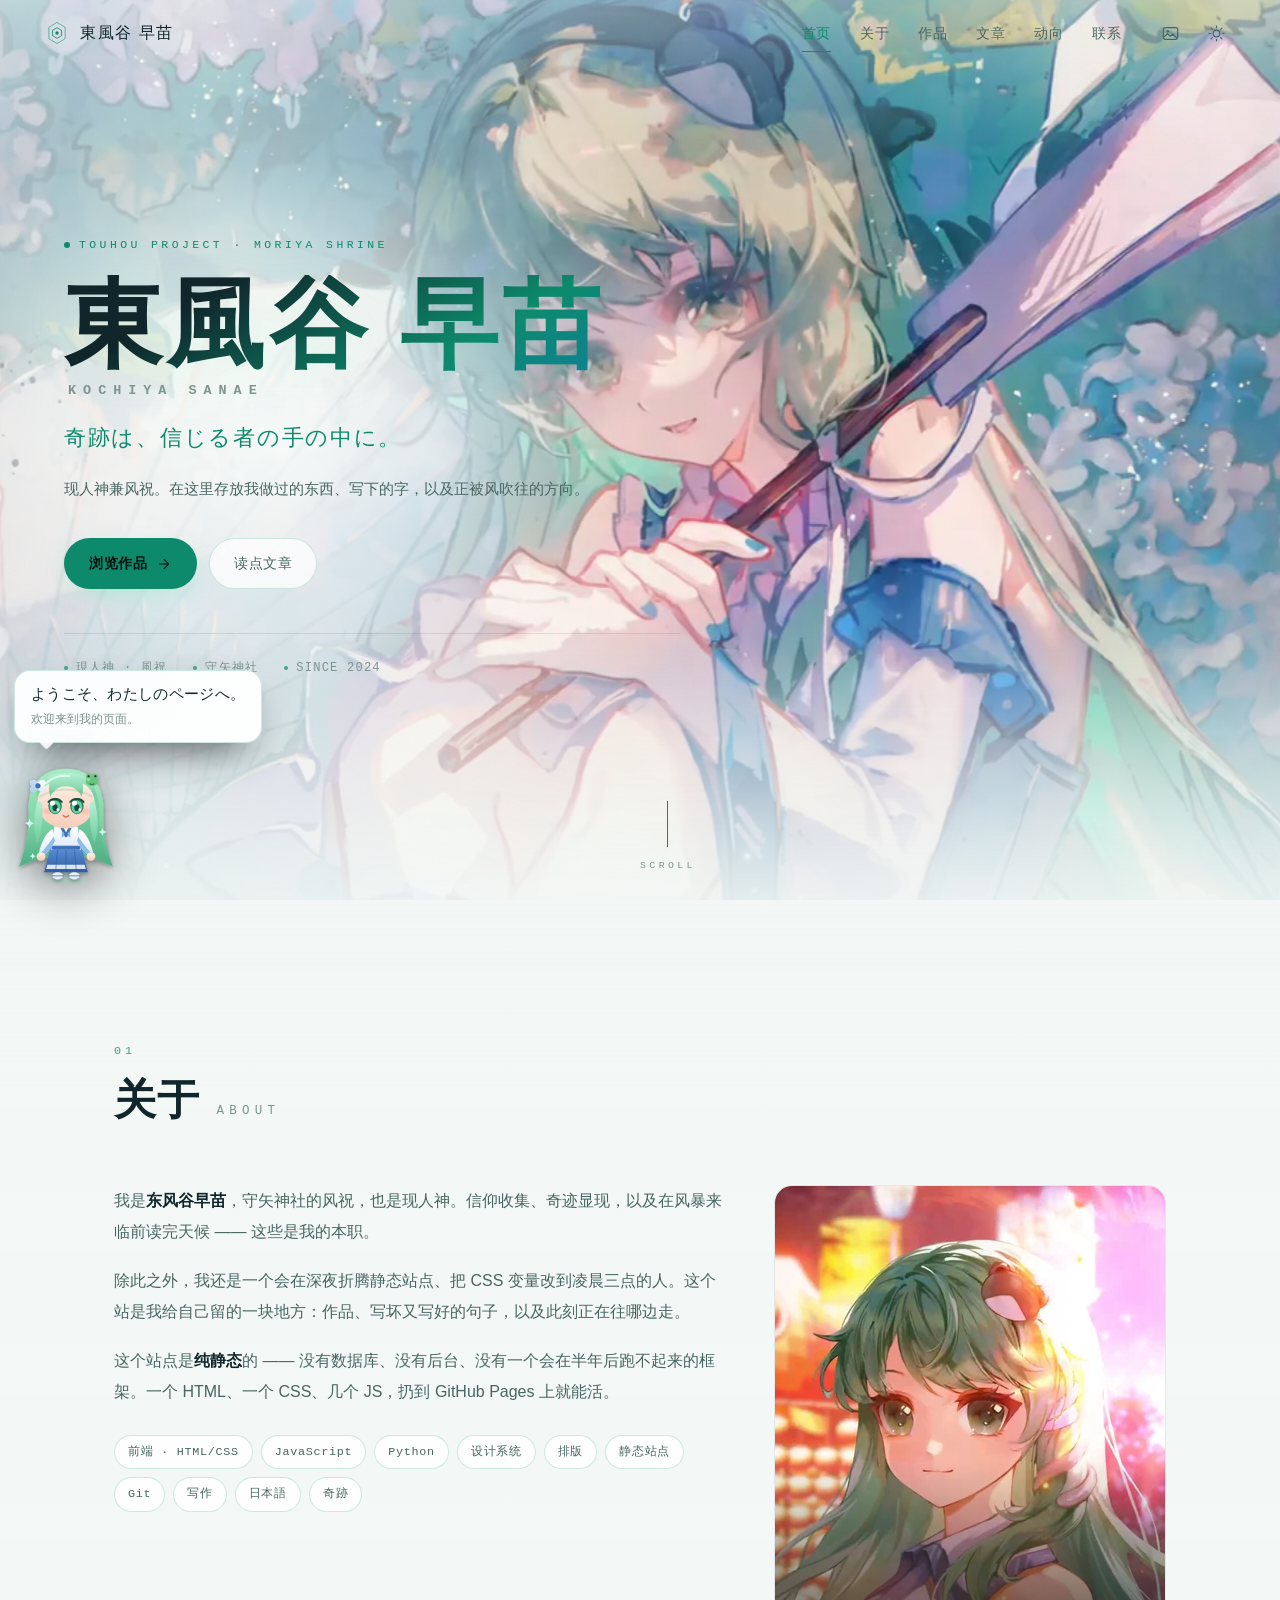
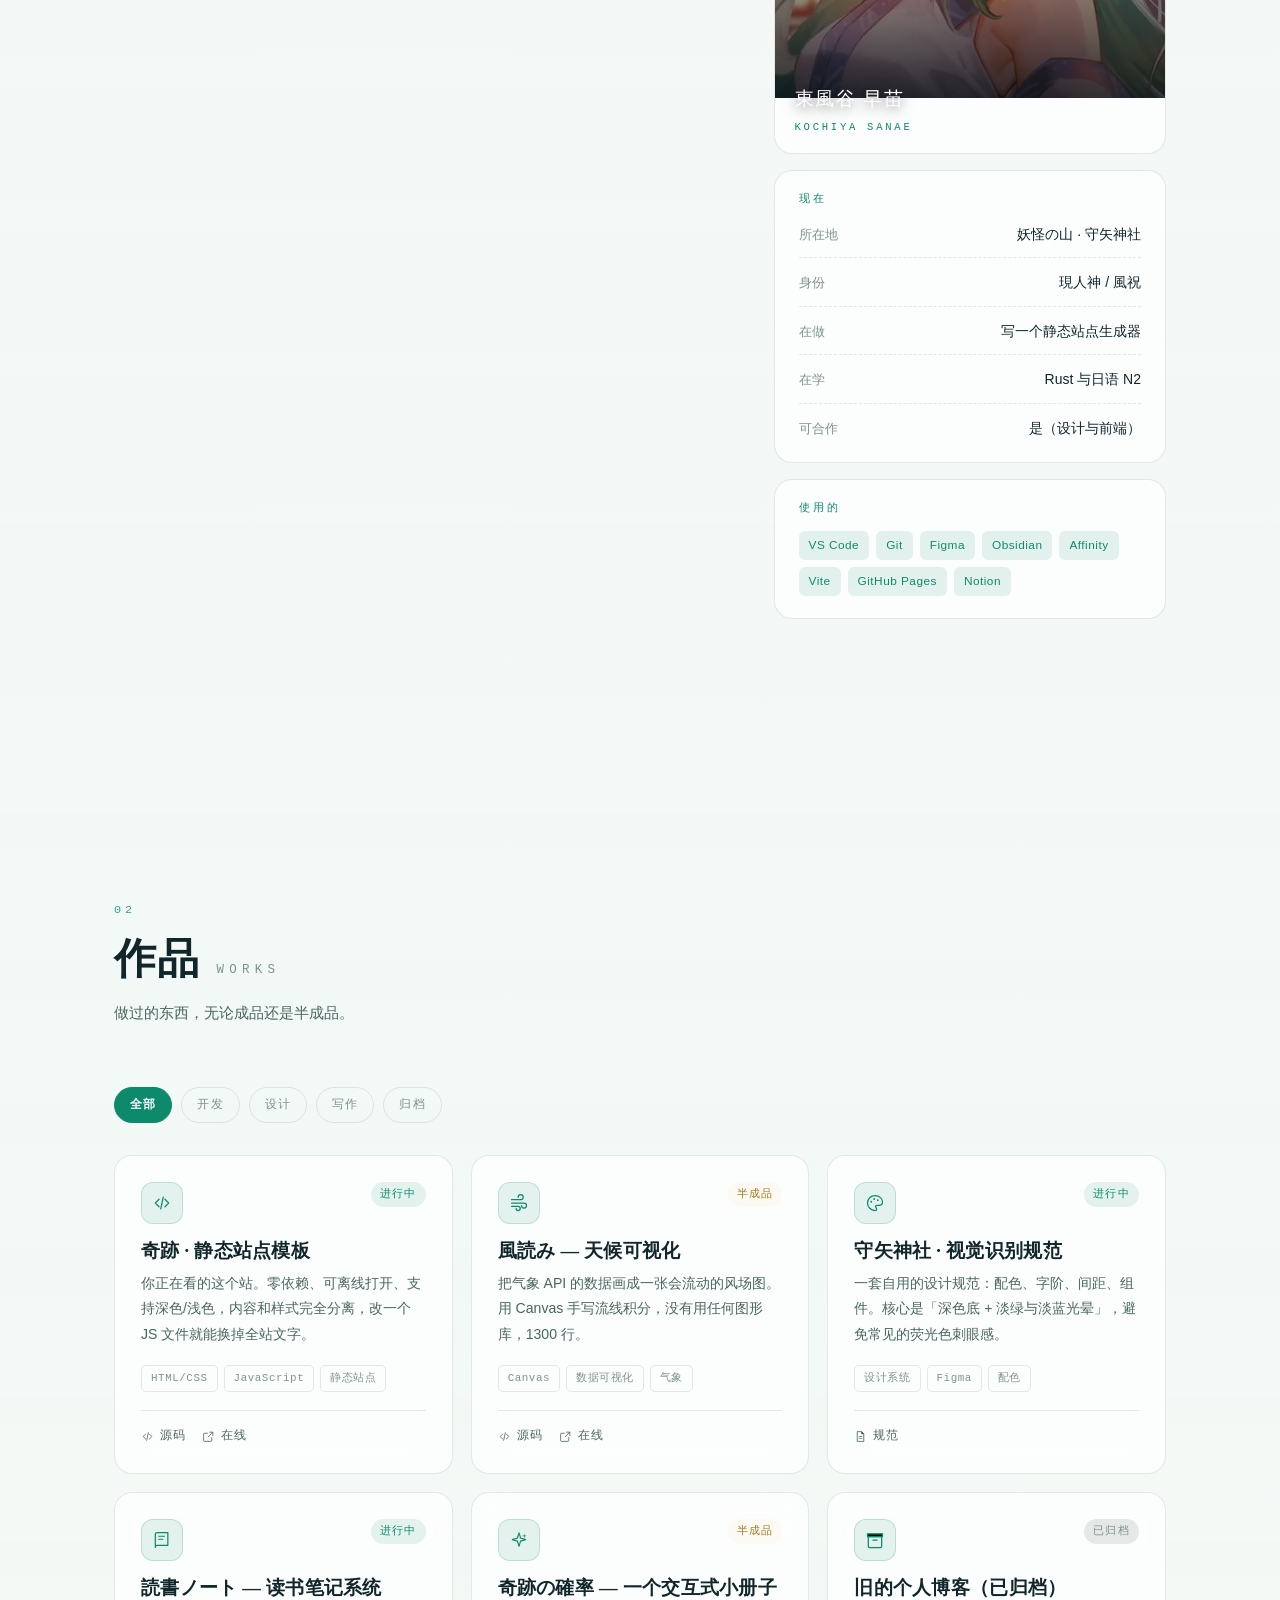
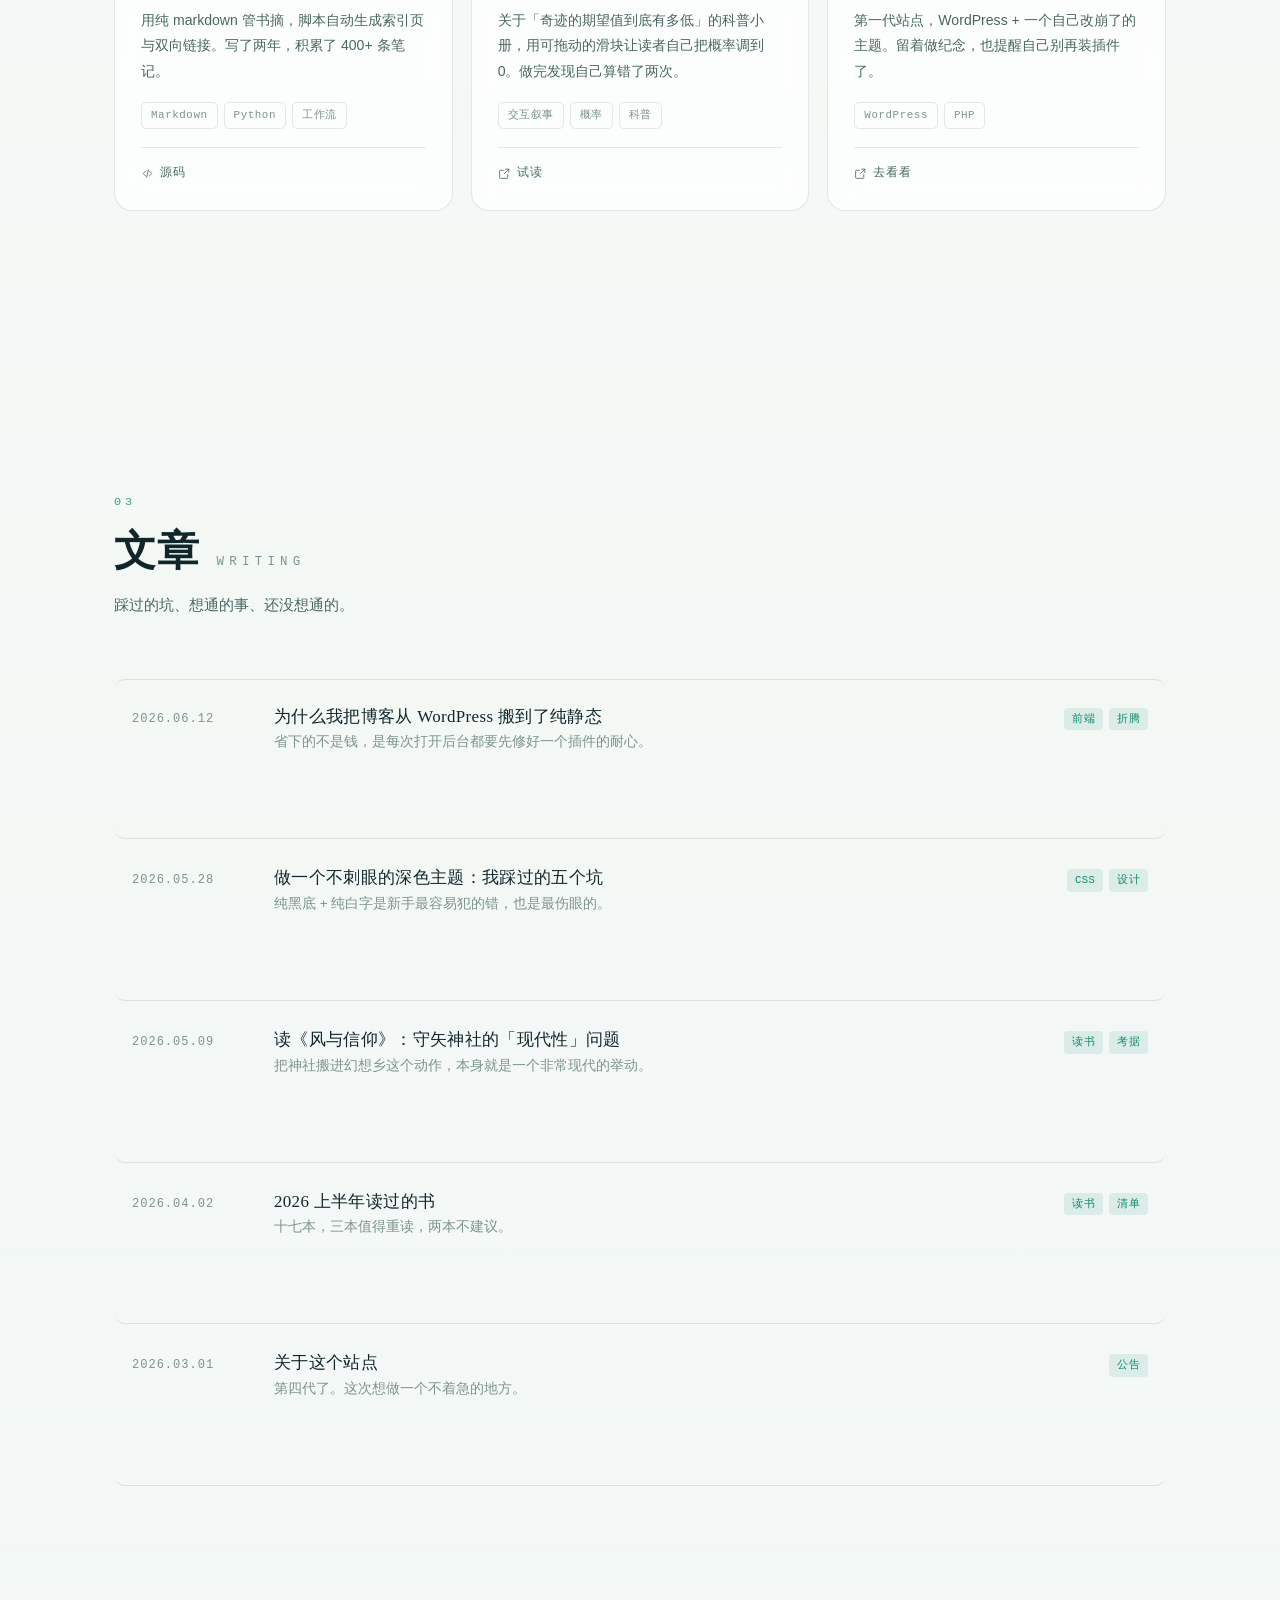
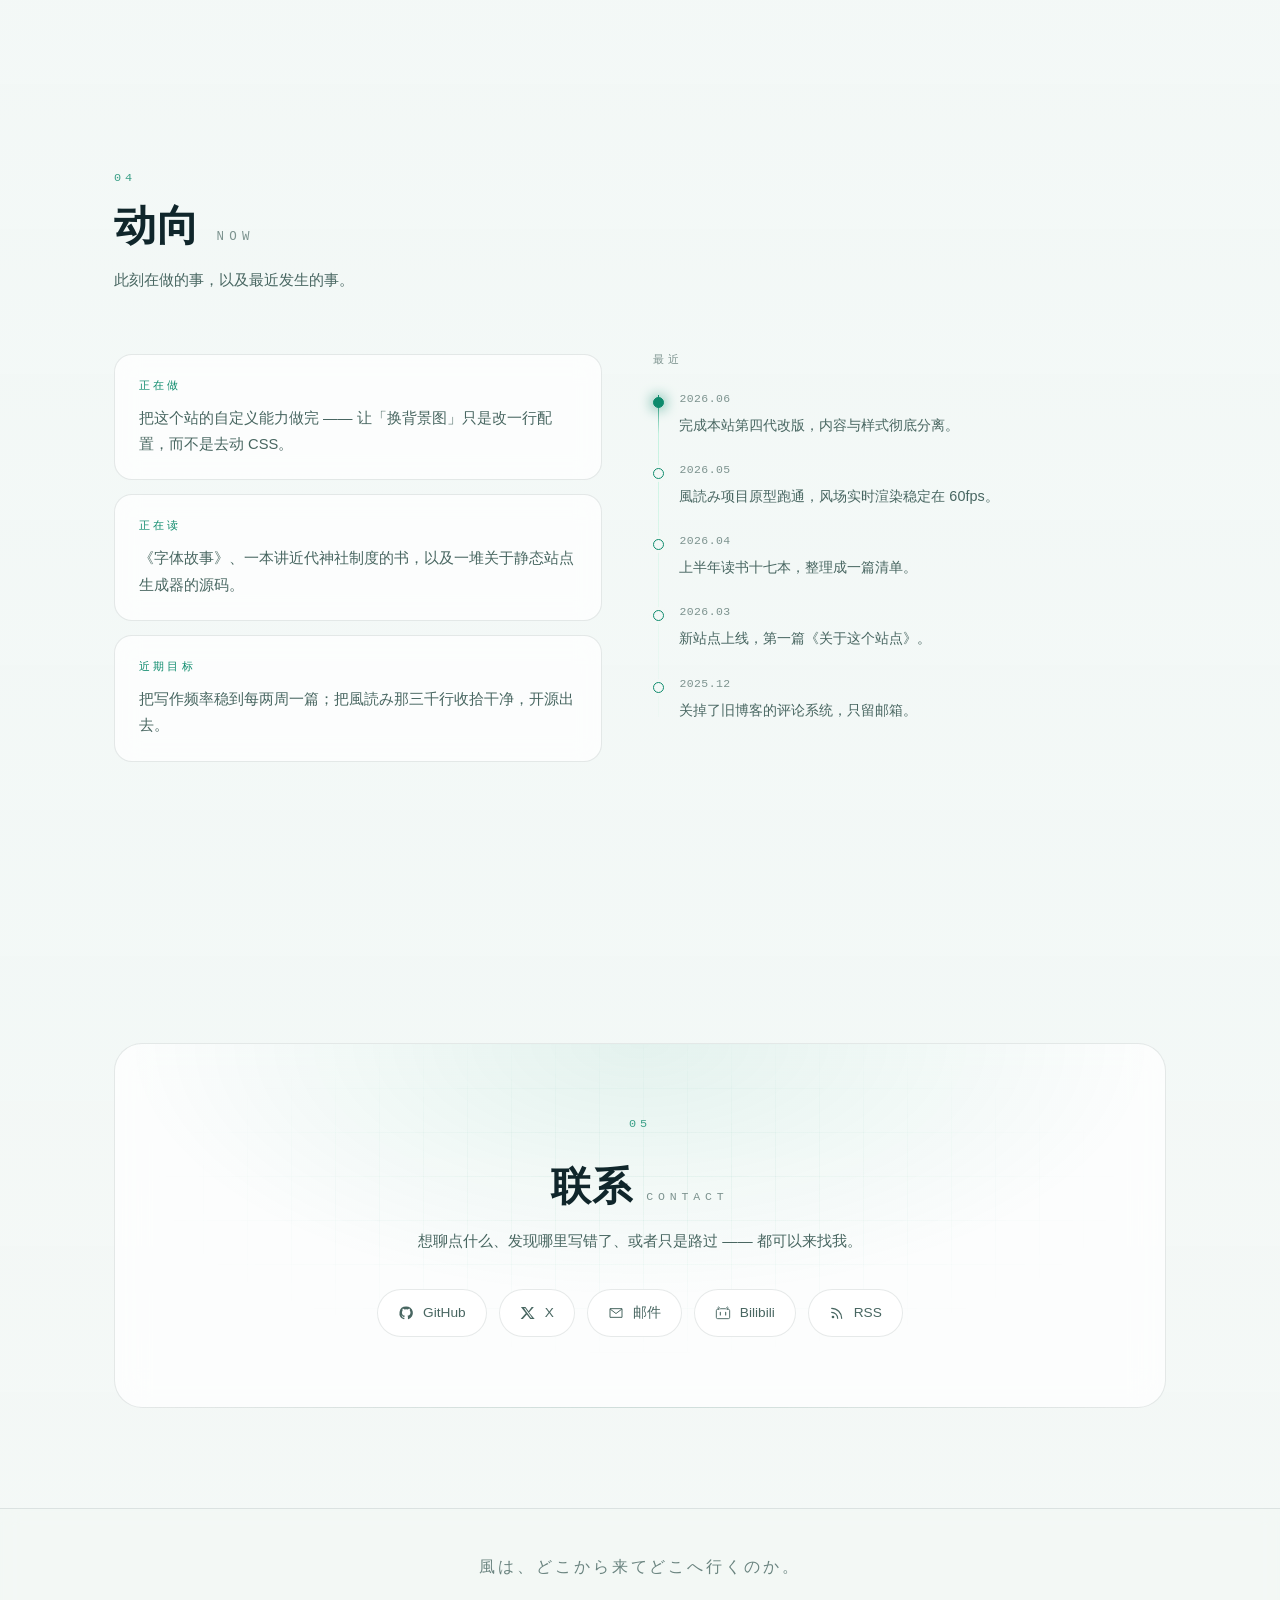
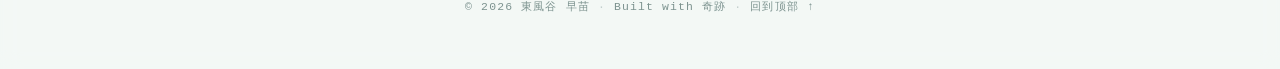
==== commit 51106301: "壁纸换成真实 4K 素材，加 Q 版小人与图像工具 壁纸 - 从桌面「苗苗网页背景」的两个 4K 视频抽帧，生成 640/1280/2560 三档 webp - 三张轮播：紫陽花と傘 / 紫陽花と傘·" ====
--- a/index.html
+++ b/index.html
@@ -21,9 +21,9 @@
 
 <!-- ============ 背景场景 ============ -->
 <div class="scene-wrap" id="sceneWrap" aria-hidden="true">
-  <!-- 可选：自己放一张图片 / 一段视频，见 README -->
-  <div class="scene-media" id="sceneMedia"></div>
-
+
+  <!-- ===== A. 内置夜景（壁纸关闭、或滚出首屏时显示） ===== -->
+  <div class="scene-fallback" id="sceneFallback">
   <div class="scene-sky"></div>
   <canvas class="scene-stars" id="starCanvas"></canvas>
 
@@ -143,6 +143,12 @@
   </svg>
 
   <canvas class="scene-wind" id="windCanvas"></canvas>
+  </div><!-- /.scene-fallback -->
+
+  <!-- ===== B. 壁纸层（图片轮播 / 动态壁纸，由 wallpaper.js 填充） ===== -->
+  <div class="scene-media" id="sceneMedia"></div>
+  <div class="scene-scrim" id="sceneScrim"></div>
+
   <div class="scene-vignette"></div>
   <div class="scene-grain"></div>
 </div>
@@ -171,6 +177,13 @@
   </nav>
 
   <div class="nav-actions">
+    <button class="icon-btn" id="wpBtn" title="壁纸" aria-label="壁纸设置" aria-expanded="false" aria-controls="wpPanel">
+      <svg viewBox="0 0 24 24" aria-hidden="true">
+        <rect x="3" y="4.6" width="18" height="14.8" rx="2.2" fill="none" stroke="currentColor" stroke-width="1.5"/>
+        <path d="M3.8 16.4l4.3-4.1 3.6 3.3 3-2.7 5.5 5.1" fill="none" stroke="currentColor" stroke-width="1.5" stroke-linejoin="round"/>
+        <circle cx="8.7" cy="9.1" r="1.5" fill="currentColor"/>
+      </svg>
+    </button>
     <button class="icon-btn" id="themeBtn" title="切换主题" aria-label="切换主题">
       <svg class="i-moon" viewBox="0 0 24 24" aria-hidden="true"><path d="M20 14.5A8.5 8.5 0 1 1 9.5 4a7 7 0 0 0 10.5 10.5Z" fill="none" stroke="currentColor" stroke-width="1.5" stroke-linejoin="round"/></svg>
       <svg class="i-sun" viewBox="0 0 24 24" aria-hidden="true"><circle cx="12" cy="12" r="4.2" fill="none" stroke="currentColor" stroke-width="1.5"/><path d="M12 2.5v2.2M12 19.3v2.2M2.5 12h2.2M19.3 12h2.2M5.2 5.2l1.6 1.6M17.2 17.2l1.6 1.6M18.8 5.2l-1.6 1.6M6.8 17.2l-1.6 1.6" stroke="currentColor" stroke-width="1.5" stroke-linecap="round"/></svg>
@@ -180,6 +193,50 @@
     </button>
   </div>
 </header>
+
+<!-- ============ 壁纸面板 ============ -->
+<div class="wp-panel" id="wpPanel" role="dialog" aria-label="壁纸设置">
+  <div class="wp-panel-head">
+    <span class="wp-panel-title">壁紙</span>
+    <button class="icon-btn wp-panel-close" id="wpClose" aria-label="关闭">
+      <svg viewBox="0 0 24 24" aria-hidden="true"><path d="M6 6l12 12M18 6L6 18" stroke="currentColor" stroke-width="1.7" stroke-linecap="round"/></svg>
+    </button>
+  </div>
+
+  <label class="wp-row wp-row-master">
+    <span>启用壁纸</span>
+    <input type="checkbox" id="wpMaster" class="wp-switch">
+  </label>
+
+  <div class="wp-now">
+    <button class="wp-arrow" id="wpPrev" aria-label="上一张">&#8249;</button>
+    <div class="wp-now-mid">
+      <span class="wp-name" id="wpName">—</span>
+      <span class="wp-dots" id="wpDots"></span>
+    </div>
+    <button class="wp-arrow" id="wpNext" aria-label="下一张">&#8250;</button>
+  </div>
+
+  <label class="wp-row">
+    <span>自动轮播</span>
+    <input type="checkbox" id="wpAutoplay" class="wp-switch">
+  </label>
+  <label class="wp-row">
+    <span>缓慢推镜</span>
+    <input type="checkbox" id="wpKen" class="wp-switch">
+  </label>
+  <label class="wp-row" id="wpLiveRow">
+    <span>动态壁纸</span>
+    <input type="checkbox" id="wpLive" class="wp-switch">
+  </label>
+
+  <div class="wp-row wp-row-slider">
+    <span>遮罩浓度</span>
+    <input type="range" id="wpScrim" min="0" max="100" step="1" class="wp-range" aria-label="遮罩浓度">
+  </div>
+
+  <p class="wp-hint">换图改 <code>assets/js/data.js</code> 第 8 节</p>
+</div>
 
 <main>
 
@@ -293,6 +350,16 @@
     </div>
 
     <aside class="about-side reveal">
+      <div class="side-card side-portrait">
+        <span class="portrait-frame">
+          <img src="assets/img/wallpaper/avatar-sanae.webp" width="512" height="512"
+               alt="东风谷早苗" loading="lazy" decoding="async">
+        </span>
+        <div class="portrait-meta">
+          <span class="portrait-name">東風谷 早苗</span>
+          <span class="portrait-role">Kochiya Sanae</span>
+        </div>
+      </div>
       <div class="side-card">
         <h3 class="side-card-title">现在</h3>
         <dl class="fact-list" id="factList"></dl>
@@ -410,11 +477,16 @@
 
 <!-- 内容：所有文字、作品、文章都在 data.js 里改 -->
 <script src="assets/js/data.js"></script>
+<!-- 自动生成：额外壁纸（用 tools/add-wallpaper.ps1 生成，可留空） -->
+<script src="assets/js/wallpaper-extra.js"></script>
 <!-- 迷你 markdown 渲染器 -->
 <script src="assets/js/markdown.js"></script>
 <!-- 背景动效 -->
 <script src="assets/js/sky.js"></script>
+<!-- 壁纸引擎（轮播 / 推镜 / 动态壁纸） -->
+<script src="assets/js/wallpaper.js"></script>
 <!-- 渲染与交互 -->
 <script src="assets/js/app.js"></script>
+<script src="assets/js/chibi.js"></script>
 </body>
 </html>
--- a/assets/css/style.css
+++ b/assets/css/style.css
@@ -56,6 +56,10 @@
   --radius-sm:     11px;
   --maxw:          1180px;
   --ease:          cubic-bezier(.22, .61, .36, 1);
+
+  /* 壁纸：由 wallpaper.js 实时写入（0 = 夜景，1 = 壁纸满显） */
+  --wp-a:          0;
+  --wp-scrim:      .55;
 }
 
 [data-theme="light"] {
@@ -160,26 +164,132 @@
   contain: strict;
 }
 
-/* 用户自定义背景图 / 视频的容器 */
-.scene-media { position: absolute; inset: 0; opacity: 0; transition: opacity 1.2s var(--ease); }
-.scene-media.is-on { opacity: 1; }
-.scene-media > img,
-.scene-media > video {
+/* 用户自定义背景图 / 视频的容器 → 现在是壁纸层 */
+.scene-media { position: absolute; inset: 0; opacity: var(--wp-a, 0); }
+
+/* 单个壁纸图层（两片轮换做交叉淡入） */
+.wp-layer {
+  position: absolute;
+  inset: 0;
+  overflow: hidden;
+  opacity: 0;
+  transition: opacity 1.35s var(--ease);
+  will-change: opacity, transform;
+  backface-visibility: hidden;
+}
+.wp-layer.is-on { opacity: 1; }
+
+/* LQIP：极小的模糊占位图，真图加载完就淡出 */
+.wp-layer::before {
+  content: "";
+  position: absolute;
+  inset: -6%;
+  background-image: var(--lqip, none);
+  background-size: cover;
+  background-position: center;
+  filter: blur(22px) saturate(1.15);
+  opacity: 1;
+  transition: opacity .7s var(--ease);
+}
+.wp-layer.is-loaded::before { opacity: 0; }
+
+.wp-layer > img {
+  position: absolute;
+  inset: 0;
   width: 100%;
   height: 100%;
   object-fit: cover;
-  object-position: center;
-}
-.scene-media::after {
-  content: "";
+  object-position: var(--focal, 50% 45%);
+  opacity: 0;
+  transition: opacity .85s var(--ease);
+}
+.wp-layer.is-loaded > img { opacity: 1; }
+
+/* 缓慢推镜 */
+@keyframes wp-kb-a {
+  0%   { transform: scale(1.045) translate3d(0, 0, 0); }
+  100% { transform: scale(1.135) translate3d(-1.3%, -1.1%, 0); }
+}
+@keyframes wp-kb-b {
+  0%   { transform: scale(1.135) translate3d(1.1%, 0.9%, 0); }
+  100% { transform: scale(1.045) translate3d(0, 0, 0); }
+}
+@keyframes wp-kb-c {
+  0%   { transform: scale(1.10) translate3d(-1.1%, 0.9%, 0); }
+  100% { transform: scale(1.10) translate3d(1.1%, -0.9%, 0); }
+}
+.wp-kb { animation-timing-function: linear; animation-fill-mode: forwards; }
+.wp-kb-a { animation-name: wp-kb-a; }
+.wp-kb-b { animation-name: wp-kb-b; }
+.wp-kb-c { animation-name: wp-kb-c; }
+
+/* 滚出首屏 / 切到后台时停掉推镜，省电 */
+#sceneMedia.wp-idle .wp-layer { animation-play-state: paused; }
+
+/* 动态壁纸 */
+.wp-video {
   position: absolute;
   inset: 0;
+  width: 100%;
+  height: 100%;
+  object-fit: cover;
+  object-position: 52% 42%;
+  opacity: 0;
+  transition: opacity 1s var(--ease);
+}
+.wp-video.is-on { opacity: 1; }
+
+/* 壁纸上的遮罩
+   思路：不用一整块压暗，而是在「文字所在的那一小片区域」局部加深，
+   右边的人物保持通透。三层叠加：文字光斑 → 左缘渐变 → 上下渐晕。 */
+.scene-scrim {
+  position: absolute;
+  inset: 0;
+  opacity: var(--wp-a, 0);
   background:
-    radial-gradient(ellipse 90% 70% at 20% 10%, rgba(5, 13, 18, .10), transparent 60%),
-    linear-gradient(180deg, rgba(5, 13, 18, .32) 0%, rgba(5, 13, 18, .18) 40%, rgba(5, 13, 18, .86) 100%);
-}
-[data-theme="light"] .scene-media::after {
-  background: linear-gradient(180deg, rgba(243, 248, 246, .30) 0%, rgba(243, 248, 246, .16) 45%, rgba(243, 248, 246, .90) 100%);
+    /* ① 标题后方的一团暗（最关键：它决定字能不能看清） */
+    radial-gradient(ellipse 46% 68% at 20% 48%,
+      rgba(4, 12, 18, calc(var(--wp-scrim, .55) * 1.55)) 0%,
+      rgba(4, 12, 18, calc(var(--wp-scrim, .55) * 1.10)) 34%,
+      rgba(4, 12, 18, calc(var(--wp-scrim, .55) * 0.42)) 58%,
+      rgba(4, 12, 18, 0) 78%),
+    /* ② 从左缘柔和过渡，避免左边界出现硬线 */
+    linear-gradient(96deg,
+      rgba(4, 12, 18, calc(var(--wp-scrim, .55) * 0.62)) 0%,
+      rgba(4, 12, 18, calc(var(--wp-scrim, .55) * 0.34)) 26%,
+      rgba(4, 12, 18, calc(var(--wp-scrim, .55) * 0.12)) 48%,
+      rgba(4, 12, 18, 0) 66%),
+    /* ③ 上下渐晕：压住导航与滚动提示 */
+    linear-gradient(180deg,
+      rgba(4, 12, 18, calc(var(--wp-scrim, .55) * 0.72)) 0%,
+      rgba(4, 12, 18, 0) 18%,
+      rgba(4, 12, 18, 0) 72%,
+      rgba(4, 12, 18, calc(var(--wp-scrim, .55) * 1.25)) 100%);
+}
+[data-theme="light"] .scene-scrim {
+  background:
+    radial-gradient(ellipse 46% 68% at 20% 48%,
+      rgba(250, 253, 251, calc(var(--wp-scrim, .55) * 1.50)) 0%,
+      rgba(250, 253, 251, calc(var(--wp-scrim, .55) * 1.06)) 34%,
+      rgba(250, 253, 251, calc(var(--wp-scrim, .55) * 0.40)) 58%,
+      rgba(250, 253, 251, 0) 78%),
+    linear-gradient(96deg,
+      rgba(250, 253, 251, calc(var(--wp-scrim, .55) * 0.60)) 0%,
+      rgba(250, 253, 251, calc(var(--wp-scrim, .55) * 0.32)) 26%,
+      rgba(250, 253, 251, calc(var(--wp-scrim, .55) * 0.10)) 48%,
+      rgba(250, 253, 251, 0) 66%),
+    linear-gradient(180deg,
+      rgba(240, 248, 245, calc(var(--wp-scrim, .55) * 0.66)) 0%,
+      rgba(250, 253, 251, 0) 18%,
+      rgba(250, 253, 251, 0) 72%,
+      rgba(238, 247, 244, calc(var(--wp-scrim, .55) * 1.20)) 100%);
+}
+
+/* 内置夜景（壁纸关闭或滚出首屏时显示） */
+.scene-fallback {
+  position: absolute;
+  inset: 0;
+  opacity: calc(1 - var(--wp-a, 0));
 }
 
 /* 换成自己的背景时：遮罩可关，内置的山川/星空/天空退场 */
@@ -562,7 +672,14 @@
   from { opacity: 0; transform: scale(.86) rotate(-14deg); }
   to   { opacity: 1; transform: none; }
 }
-.seal-svg { width: clamp(240px, 32vw, 390px); height: auto; overflow: visible; }
+.seal-svg {
+  /* 壁纸开着时御神環整个退场——画面已经有人物了，再加环就只是压脸。
+     关掉壁纸（或滚回夜景）它就会回来。 */
+  width: calc(clamp(240px, 32vw, 390px) * (1 - var(--wp-a, 0) * 0.22));
+  height: auto;
+  overflow: visible;
+  opacity: calc(1 - var(--wp-a, 0) * 1.15);
+}
 .seal-spin-slow { transform-origin: 160px 160px; animation: spin 90s linear infinite; }
 .seal-spin-fast { transform-origin: 160px 160px; animation: spin 46s linear infinite reverse; }
 @keyframes spin { to { transform: rotate(360deg); } }
@@ -635,7 +752,9 @@
   position: absolute;
   right: clamp(10px, 2.6vw, 30px);
   top: 50%;
-  transform: translateY(-50%);
+  /* 用独立的 translate 而不是 transform：
+     heroIn 动画会把 transform 归零，之前那样写会让竖排文字掉到下半屏 */
+  translate: 0 -50%;
   writing-mode: vertical-rl;
   display: flex;
   align-items: center;
@@ -646,6 +765,12 @@
   color: var(--text-mute);
   opacity: .48;
   animation: heroIn 1.2s var(--ease) both 1.1s;
+}
+
+/* 父级被动画锁在 opacity:1，所以让子元素随壁纸淡出 */
+.hero-vertical > span {
+  opacity: calc(1 - var(--wp-a, 0) * 1.15);
+}
 }
 .hero-vertical .sep {
   width: 1px;
@@ -1505,6 +1630,210 @@
   padding: 60px 24px;
   text-align: center;
   color: var(--text-dim);
+}
+
+/* ---------- 12.5 壁纸面板 ---------- */
+.wp-panel {
+  position: fixed;
+  top: calc(var(--nav-h) + 8px);
+  right: clamp(12px, 4vw, 44px);
+  z-index: 70;
+  width: 272px;
+  padding: 16px 18px 14px;
+  border-radius: 16px;
+  border: 1px solid var(--line);
+  background: color-mix(in srgb, var(--bg-elev) 94%, transparent);
+  backdrop-filter: blur(24px) saturate(160%);
+  -webkit-backdrop-filter: blur(24px) saturate(160%);
+  box-shadow: 0 26px 70px -20px rgba(0, 0, 0, .8);
+  opacity: 0;
+  visibility: hidden;
+  transform: translateY(-8px) scale(.98);
+  transform-origin: top right;
+  transition: opacity .3s var(--ease), transform .3s var(--ease), visibility .3s;
+}
+[data-theme="light"] .wp-panel { box-shadow: 0 26px 60px -24px rgba(16, 38, 43, .3); }
+.wp-panel.is-open {
+  opacity: 1;
+  visibility: visible;
+  transform: none;
+}
+
+.wp-panel-head {
+  display: flex;
+  align-items: center;
+  justify-content: space-between;
+  margin-bottom: 12px;
+}
+.wp-panel-title {
+  font-family: var(--font-mono);
+  font-size: .68rem;
+  letter-spacing: .32em;
+  text-transform: uppercase;
+  color: var(--accent);
+}
+.wp-panel-close { width: 28px; height: 28px; }
+.wp-panel-close svg { width: 14px; height: 14px; }
+
+.wp-row {
+  display: flex;
+  align-items: center;
+  justify-content: space-between;
+  gap: 12px;
+  padding: 8px 0;
+  font-size: .845rem;
+  color: var(--text-dim);
+  cursor: pointer;
+  user-select: none;
+}
+.wp-row-master {
+  padding-bottom: 10px;
+  margin-bottom: 4px;
+  border-bottom: 1px solid var(--line-soft);
+  color: var(--text);
+  font-weight: 500;
+}
+.wp-row[hidden] { display: none; }
+
+/* 开关 */
+.wp-switch {
+  -webkit-appearance: none;
+  appearance: none;
+  flex: none;
+  width: 38px;
+  height: 21px;
+  border-radius: 99px;
+  background: var(--line-soft);
+  border: 1px solid var(--line);
+  position: relative;
+  cursor: pointer;
+  transition: background-color .28s, border-color .28s;
+}
+.wp-switch::after {
+  content: "";
+  position: absolute;
+  top: 2px;
+  left: 2px;
+  width: 15px;
+  height: 15px;
+  border-radius: 50%;
+  background: var(--text-mute);
+  transition: transform .28s var(--ease), background-color .28s;
+}
+.wp-switch:checked { background: var(--accent); border-color: var(--accent); }
+.wp-switch:checked::after { transform: translateX(17px); background: #04120e; }
+
+/* 当前壁纸 + 左右切换 */
+.wp-now {
+  display: flex;
+  align-items: center;
+  gap: 6px;
+  margin: 10px 0 6px;
+  padding: 8px 8px;
+  border-radius: 11px;
+  background: var(--accent-soft);
+  border: 1px solid var(--line);
+}
+.wp-now-mid {
+  flex: 1;
+  min-width: 0;
+  display: flex;
+  flex-direction: column;
+  align-items: center;
+  gap: 5px;
+}
+.wp-name {
+  font-size: .8rem;
+  color: var(--text);
+  white-space: nowrap;
+  overflow: hidden;
+  text-overflow: ellipsis;
+  max-width: 100%;
+  letter-spacing: .02em;
+}
+.wp-dots { display: flex; gap: 5px; }
+.wp-dot {
+  width: 5px;
+  height: 5px;
+  padding: 0;
+  border-radius: 50%;
+  background: var(--text-mute);
+  opacity: .45;
+  transition: all .28s var(--ease);
+}
+.wp-dot.is-on { background: var(--accent); opacity: 1; transform: scale(1.5); }
+.wp-dot:hover { opacity: .9; }
+
+.wp-arrow {
+  width: 26px;
+  height: 26px;
+  display: grid;
+  place-items: center;
+  border-radius: 50%;
+  color: var(--text-dim);
+  font-size: 1.1rem;
+  line-height: 1;
+  transition: all .25s;
+}
+.wp-arrow:hover:not(:disabled) { color: var(--accent); background: var(--line-soft); }
+.wp-arrow:disabled { opacity: .25; cursor: default; }
+
+.wp-row-slider {
+  cursor: default;
+  padding-top: 12px;
+  margin-top: 4px;
+  border-top: 1px solid var(--line-soft);
+}
+.wp-range {
+  -webkit-appearance: none;
+  appearance: none;
+  width: 108px;
+  height: 4px;
+  border-radius: 99px;
+  background: var(--line-soft);
+  accent-color: var(--accent);
+  cursor: pointer;
+}
+.wp-range::-webkit-slider-thumb {
+  -webkit-appearance: none;
+  width: 13px;
+  height: 13px;
+  border-radius: 50%;
+  background: var(--accent);
+  border: 2px solid var(--bg-elev);
+  box-shadow: 0 0 0 1px var(--accent);
+}
+.wp-range::-moz-range-thumb {
+  width: 13px;
+  height: 13px;
+  border: 2px solid var(--bg-elev);
+  border-radius: 50%;
+  background: var(--accent);
+}
+
+.wp-hint {
+  margin-top: 12px;
+  padding-top: 10px;
+  border-top: 1px solid var(--line-soft);
+  font-size: .7rem;
+  line-height: 1.6;
+  color: var(--text-mute);
+}
+.wp-hint code {
+  font-family: var(--font-mono);
+  font-size: .92em;
+  color: var(--accent);
+  background: var(--accent-soft);
+  padding: 1px 4px;
+  border-radius: 4px;
+}
+
+/* 壁纸关掉时按钮变暗一点 */
+#wpBtn.is-off { opacity: .5; }
+#wpBtn[aria-expanded="true"] {
+  color: var(--accent);
+  background: var(--accent-soft);
+  border-color: var(--line);
 }
 
 /* ---------- 13. 响应式 ---------- */
@@ -1578,6 +1907,15 @@
   .reader-body { padding: 22px 20px 40px; }
 
   .contact-inner { border-radius: 20px; }
+
+  /* 壁纸面板铺满宽度，好点 */
+  .wp-panel {
+    left: 12px;
+    right: 12px;
+    width: auto;
+    transform-origin: top center;
+  }
+  .wp-row { padding: 10px 0; }
 }
 
 @media (max-width: 560px) {
@@ -1591,3 +1929,280 @@
 @media (max-width: 400px) {
   .brand-text { display: none; }
 }
+
+/* ==========================================================================
+   14. Q版小人（chibi）· 与关于页头像
+   ========================================================================== */
+
+/* ---------- 关于页头像卡 ---------- */
+.side-portrait {
+  padding: 0;
+  overflow: hidden;
+  position: relative;
+}
+.side-portrait .portrait-frame {
+  position: relative;
+  display: block;
+  overflow: hidden;
+  background: var(--bg-elev);
+}
+.side-portrait img {
+  display: block;
+  width: 100%;
+  aspect-ratio: 1 / 1;
+  object-fit: cover;
+  object-position: 50% 34%;
+  transition: transform .9s var(--ease), filter .5s var(--ease);
+}
+.side-portrait:hover img { transform: scale(1.045); }
+.side-portrait .portrait-frame::after {
+  content: "";
+  position: absolute;
+  inset: auto 0 0 0;
+  height: 46%;
+  background: linear-gradient(180deg, transparent, rgba(3, 12, 17, .82));
+  pointer-events: none;
+}
+.portrait-meta {
+  padding: 14px 20px 17px;
+  display: grid;
+  gap: 3px;
+  position: relative;
+  margin-top: -34px;
+  z-index: 1;
+}
+.portrait-name {
+  font-family: var(--font-display);
+  font-size: 1.18rem;
+  letter-spacing: .09em;
+  color: #fff;
+  text-shadow: 0 2px 14px rgba(0, 0, 0, .6);
+}
+.portrait-role {
+  font-family: var(--font-mono);
+  font-size: .66rem;
+  letter-spacing: .26em;
+  text-transform: uppercase;
+  color: var(--accent);
+}
+[data-theme="light"] .portrait-meta { margin-top: -30px; }
+
+/* ---------- 小人 ---------- */
+.chibi {
+  position: fixed;
+  left: max(14px, env(safe-area-inset-left));
+  bottom: max(14px, env(safe-area-inset-bottom));
+  z-index: 48;
+  display: flex;
+  flex-direction: column;
+  align-items: flex-start;
+  gap: 8px;
+  pointer-events: none;
+  transition: opacity .5s var(--ease), transform .5s var(--ease);
+}
+.chibi.is-gone { opacity: 0; transform: translateY(14px) scale(.9); }
+
+.chibi-btn {
+  pointer-events: auto;
+  display: block;
+  width: 104px;
+  padding: 0;
+  border: 0;
+  background: none;
+  cursor: pointer;
+  filter: drop-shadow(0 10px 24px rgba(0, 0, 0, .45));
+  transition: transform .35s var(--ease), filter .35s var(--ease);
+  -webkit-tap-highlight-color: transparent;
+}
+.chibi-btn:hover { transform: translateY(-3px) scale(1.04); }
+.chibi-btn:active { transform: translateY(0) scale(.97); }
+.chibi-btn.is-happy { animation: chibiBounce .62s var(--ease); }
+@keyframes chibiBounce {
+  0%   { transform: translateY(0) scale(1); }
+  32%  { transform: translateY(-11px) scale(1.05, .96); }
+  62%  { transform: translateY(0) scale(.97, 1.04); }
+  100% { transform: translateY(0) scale(1); }
+}
+.chibi-svg { display: block; width: 100%; height: auto; overflow: visible; }
+
+/* 待机：整体上下浮 */
+.ch-bob {
+  transform-box: view-box;
+  transform-origin: 100px 200px;
+  animation: chibiBob 4.2s ease-in-out infinite;
+}
+@keyframes chibiBob {
+  0%, 100% { transform: translateY(0) rotate(0deg); }
+  50%      { transform: translateY(-5px) rotate(-.7deg); }
+}
+
+/* 头发轻摆 */
+.ch-hair-back,
+.ch-hair-front {
+  transform-box: view-box;
+  transform-origin: 100px 46px;
+  animation: chibiHair 6.6s ease-in-out infinite;
+}
+.ch-hair-front { animation-duration: 5.2s; animation-direction: reverse; }
+@keyframes chibiHair {
+  0%, 100% { transform: rotate(0deg); }
+  50%      { transform: rotate(1.6deg); }
+}
+
+/* 眨眼 */
+.ch-eye {
+  transform-box: fill-box;
+  transform-origin: center;
+  animation: chibiBlink 6.2s infinite;
+}
+@keyframes chibiBlink {
+  0%, 91%, 100% { transform: scaleY(1); }
+  94%           { transform: scaleY(.06); }
+}
+
+/* 闪光 */
+.ch-sparks path {
+  transform-box: fill-box;
+  transform-origin: center;
+  animation: chibiSpark 3.4s ease-in-out infinite;
+}
+@keyframes chibiSpark {
+  0%, 100% { opacity: .16; transform: scale(.6) rotate(0deg); }
+  50%      { opacity: 1;   transform: scale(1.1) rotate(45deg); }
+}
+
+/* 说话时更欢快 */
+.chibi.is-talking .ch-bob { animation-duration: 1.9s; }
+
+/* ---------- 气泡 ---------- */
+.chibi-bubble {
+  pointer-events: none;
+  position: relative;
+  max-width: 268px;
+  padding: 12px 16px 13px;
+  border-radius: 16px;
+  border: 1px solid var(--line);
+  background: color-mix(in srgb, var(--bg-elev) 94%, transparent);
+  backdrop-filter: blur(16px) saturate(160%);
+  -webkit-backdrop-filter: blur(16px) saturate(160%);
+  box-shadow: 0 18px 44px -18px rgba(0, 0, 0, .8);
+  opacity: 0;
+  transform: translateY(10px) scale(.94);
+  transform-origin: 24px 100%;
+  transition: opacity .36s var(--ease), transform .36s var(--ease);
+  display: grid;
+  gap: 4px;
+}
+.chibi.is-talking .chibi-bubble { opacity: 1; transform: none; }
+.chibi-jp {
+  font-family: var(--font-display);
+  font-size: .93rem;
+  line-height: 1.55;
+  color: var(--text);
+  letter-spacing: .02em;
+}
+.chibi-cn {
+  font-size: .765rem;
+  line-height: 1.5;
+  color: var(--text-mute);
+}
+.chibi-tail {
+  position: absolute;
+  left: 26px;
+  bottom: -6px;
+  width: 11px;
+  height: 11px;
+  background: color-mix(in srgb, var(--bg-elev) 94%, transparent);
+  border-right: 1px solid var(--line);
+  border-bottom: 1px solid var(--line);
+  transform: rotate(45deg);
+  border-radius: 0 0 3px 0;
+}
+
+/* ---------- 收起按钮 ---------- */
+.chibi-close {
+  pointer-events: auto;
+  position: absolute;
+  top: -2px;
+  left: 92px;
+  width: 24px;
+  height: 24px;
+  display: grid;
+  place-items: center;
+  border-radius: 50%;
+  border: 1px solid var(--line);
+  background: color-mix(in srgb, var(--bg-elev) 92%, transparent);
+  color: var(--text-mute);
+  opacity: 0;
+  transform: scale(.8);
+  transition: opacity .28s var(--ease), transform .28s var(--ease), color .2s, border-color .2s;
+}
+.chibi-close svg { width: 11px; height: 11px; }
+.chibi:hover .chibi-close,
+.chibi-close:focus-visible { opacity: 1; transform: none; }
+.chibi-close:hover { color: var(--accent); border-color: var(--accent); }
+
+/* ---------- 响应式 ---------- */
+@media (max-width: 820px) {
+  .chibi-btn { width: 80px; }
+  .chibi-close { left: 68px; }
+  .chibi-bubble { max-width: 216px; padding: 10px 13px 11px; }
+  .chibi-jp { font-size: .85rem; }
+  .chibi-cn { font-size: .715rem; }
+}
+@media (max-width: 480px) {
+  .chibi { left: 10px; bottom: 10px; }
+  .chibi-btn { width: 68px; opacity: .92; }
+  .chibi-btn:hover { opacity: 1; }
+  .chibi-close { left: 56px; }
+}
+
+/* 减少动态效果 */
+@media (prefers-reduced-motion: reduce) {
+  .ch-bob, .ch-hair-back, .ch-hair-front, .ch-eye, .ch-sparks path { animation: none !important; }
+  .chibi-btn.is-happy { animation: none; }
+  .chibi-bubble { transition: none; }
+  .side-portrait img { transition: none; }
+}
+
+/* ==========================================================================
+   15. 移动端收尾修正
+   --------------------------------------------------------------------------
+   桌面端文字集中在左侧，所以遮罩是「左侧一团径向暗斑」。
+   手机上文字铺满整行、位置偏下，那团暗斑压不住，必须换成
+   「上薄下厚」的竖向渐变，否则正文直接压在亮画面上看不清。
+   ========================================================================== */
+@media (max-width: 820px) {
+  .scene-scrim {
+    background:
+      linear-gradient(180deg,
+        rgba(4, 12, 18, calc(var(--wp-scrim, .55) * 1.00)) 0%,
+        rgba(4, 12, 18, calc(var(--wp-scrim, .55) * 0.44)) 15%,
+        rgba(4, 12, 18, calc(var(--wp-scrim, .55) * 0.34)) 32%,
+        rgba(4, 12, 18, calc(var(--wp-scrim, .55) * 0.92)) 58%,
+        rgba(4, 12, 18, calc(var(--wp-scrim, .55) * 1.30)) 80%,
+        rgba(4, 12, 18, calc(var(--wp-scrim, .55) * 1.45)) 100%),
+      linear-gradient(96deg,
+        rgba(4, 12, 18, calc(var(--wp-scrim, .55) * 0.55)) 0%,
+        rgba(4, 12, 18, 0) 62%);
+  }
+  [data-theme="light"] .scene-scrim {
+    background:
+      linear-gradient(180deg,
+        rgba(240, 248, 245, calc(var(--wp-scrim, .55) * 0.92)) 0%,
+        rgba(250, 253, 251, calc(var(--wp-scrim, .55) * 0.40)) 15%,
+        rgba(250, 253, 251, calc(var(--wp-scrim, .55) * 0.30)) 32%,
+        rgba(250, 253, 251, calc(var(--wp-scrim, .55) * 0.86)) 58%,
+        rgba(240, 248, 245, calc(var(--wp-scrim, .55) * 1.22)) 80%,
+        rgba(238, 247, 244, calc(var(--wp-scrim, .55) * 1.40)) 100%),
+      linear-gradient(96deg,
+        rgba(250, 253, 251, calc(var(--wp-scrim, .55) * 0.52)) 0%,
+        rgba(250, 253, 251, 0) 62%);
+  }
+
+  /* 这一行在手机上会和左下角的 Q 版小人叠在一起，而且信息密度太低，收起来 */
+  .hero-meta { display: none; }
+
+  /* 给正文多一点下边距，别贴着小人和屏幕边缘 */
+  .hero-desc { margin-top: 14px; }
+}
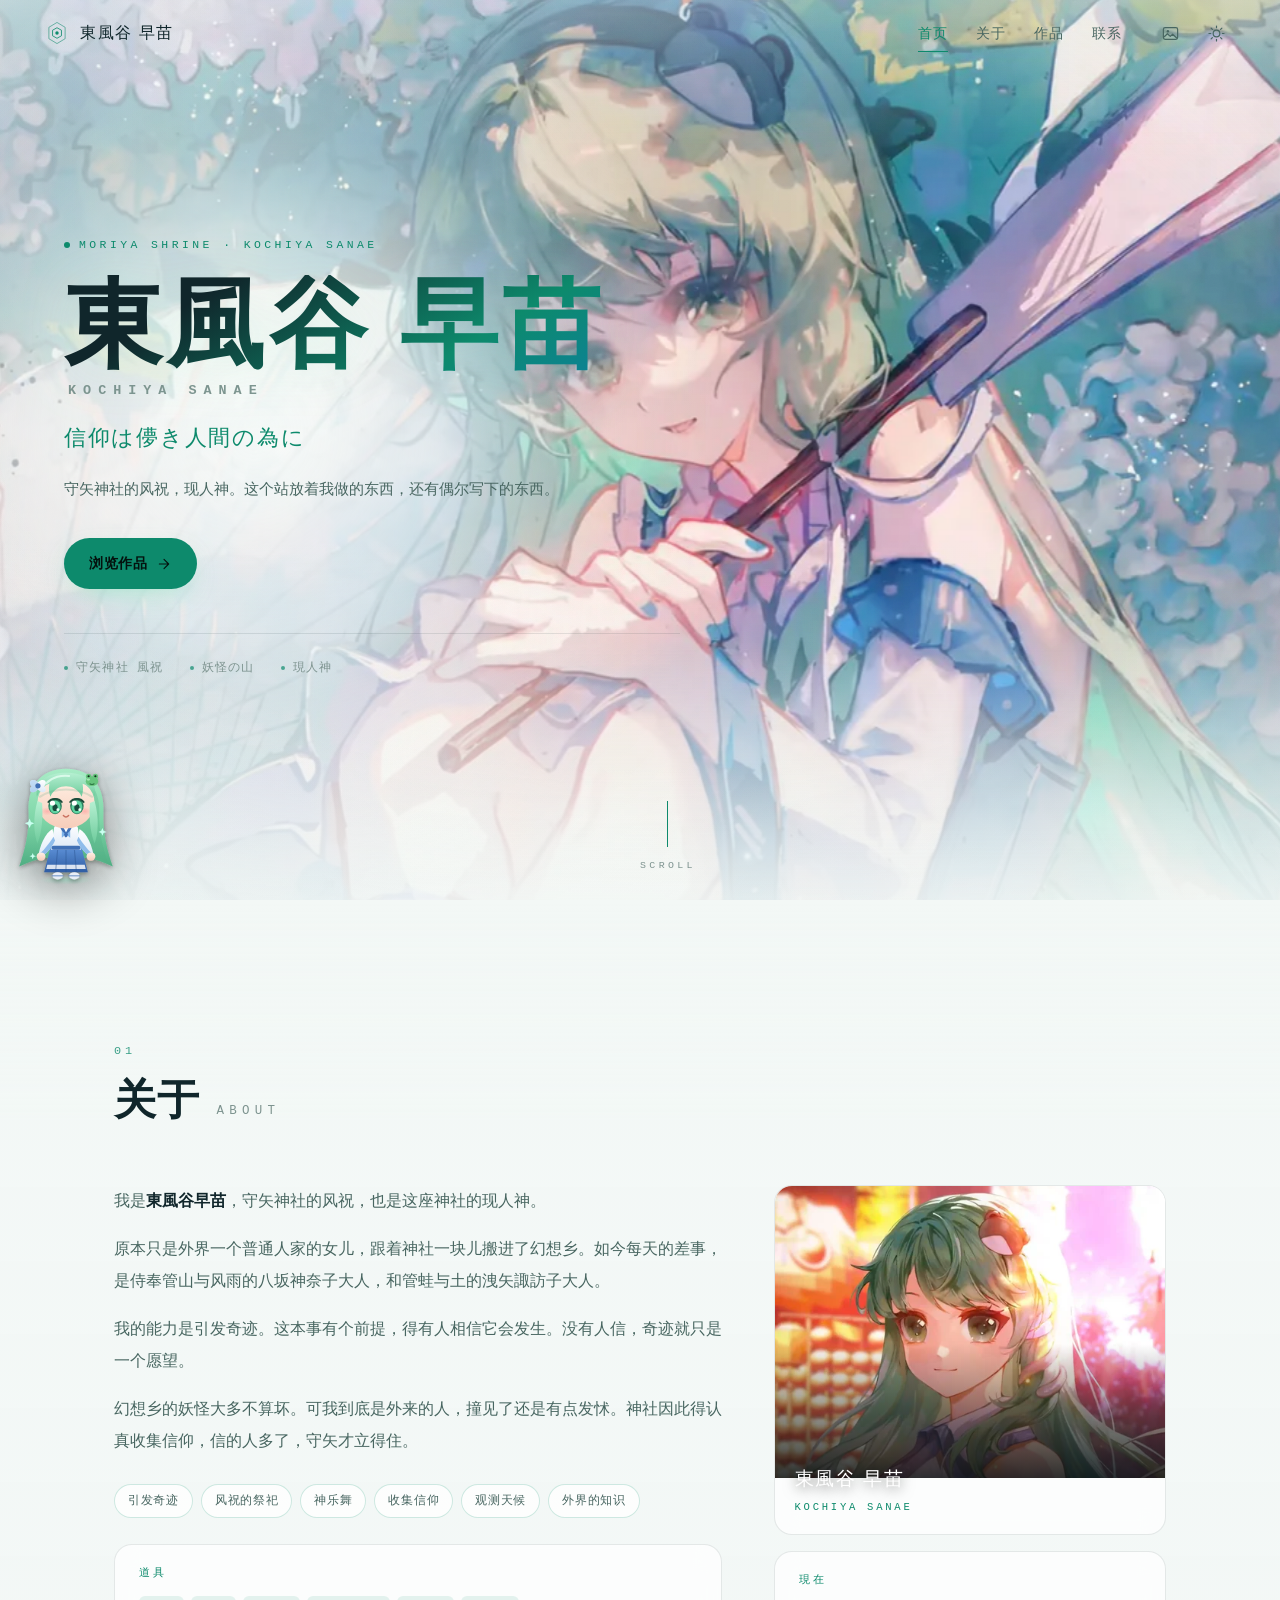
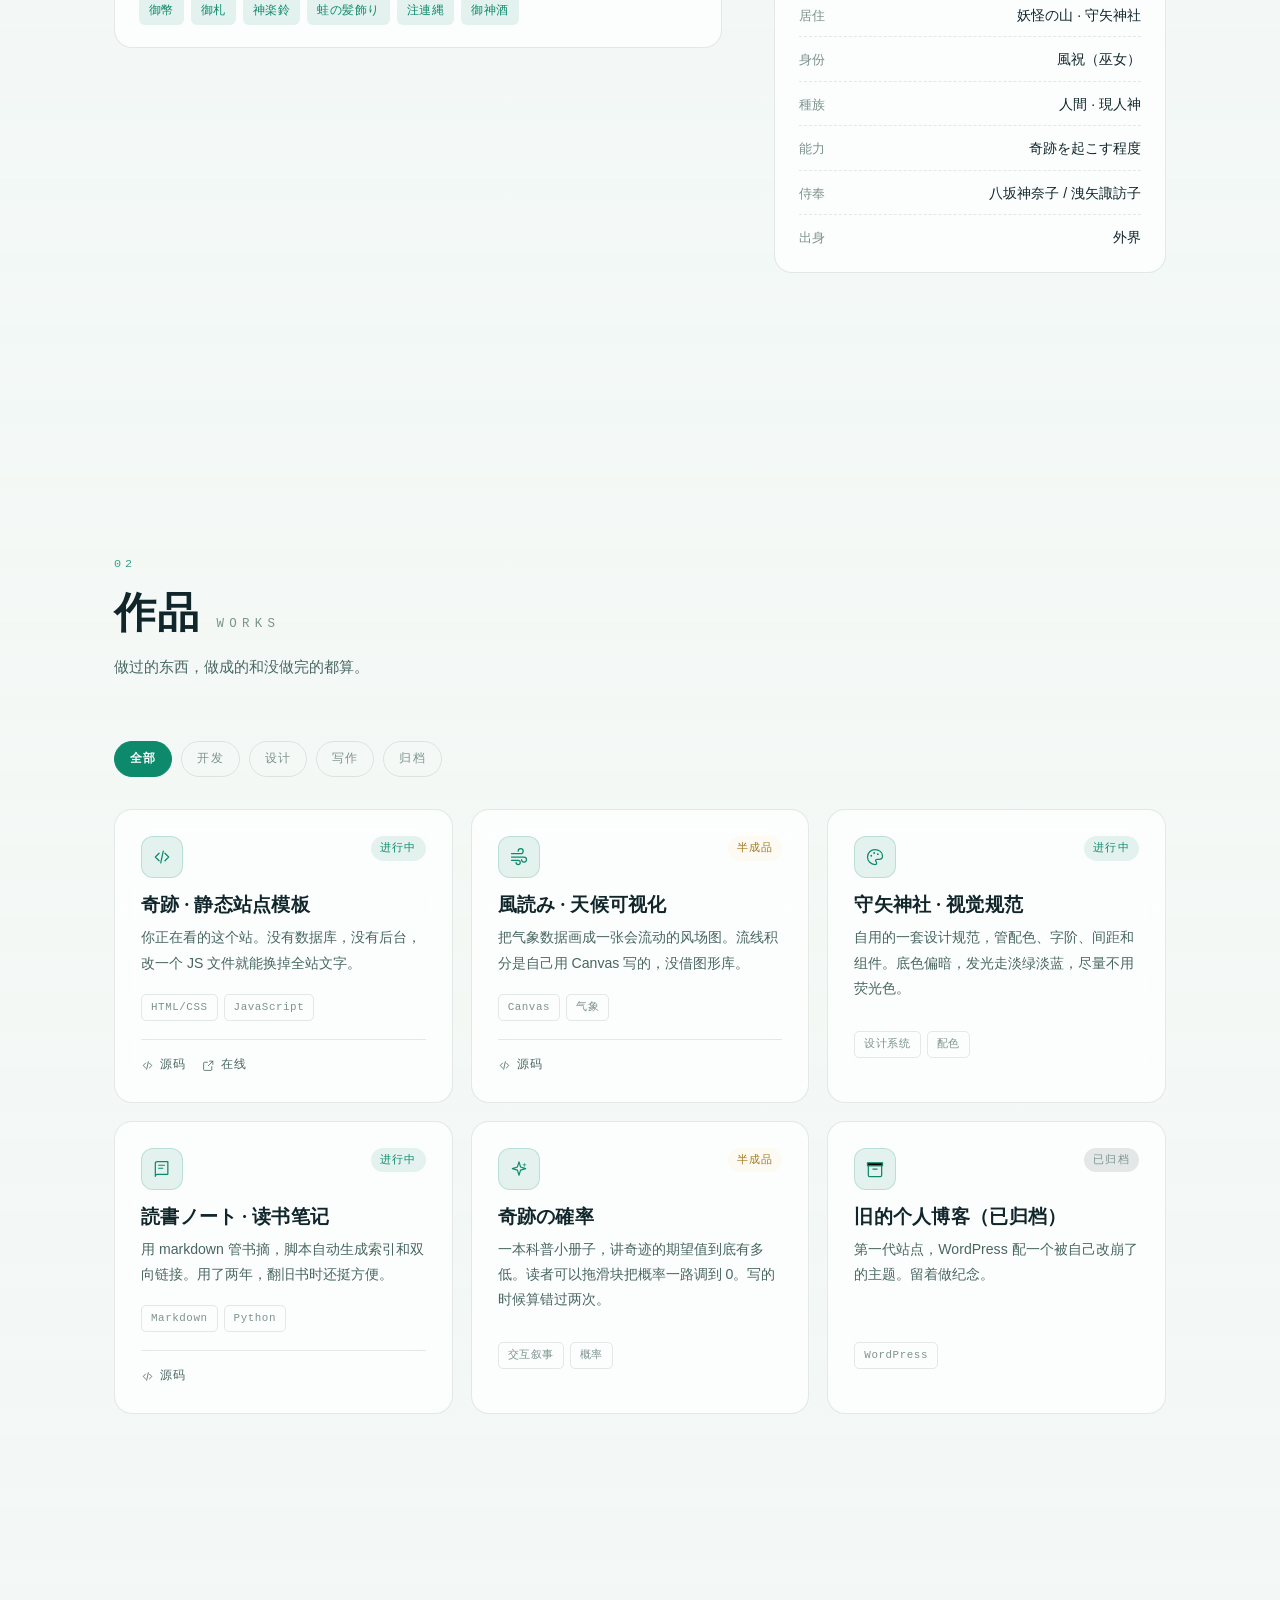
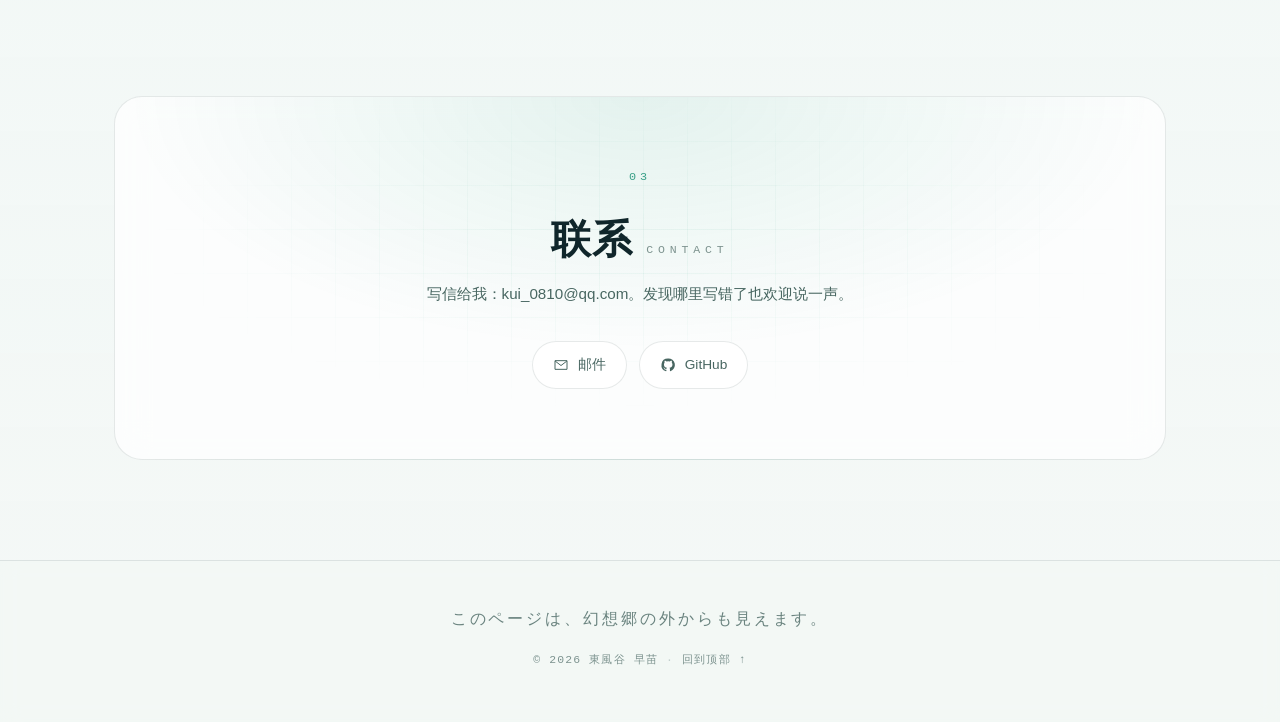
==== commit 142ce067: "关于页只留角色设定，全站文案去掉模板腔" ====
--- a/index.html
+++ b/index.html
@@ -4,14 +4,14 @@
 <meta charset="UTF-8">
 <meta name="viewport" content="width=device-width, initial-scale=1.0, viewport-fit=cover">
 <title>東風谷 早苗 · Kochiya Sanae</title>
-<meta name="description" content="东风谷早苗的个人站点 —— 作品、文章与此刻的动向。">
+<meta name="description" content="守矢神社的风祝，東風谷早苗的站点。">
 <meta name="author" content="Kochiya Sanae">
 <meta name="theme-color" content="#050d12">
 
 <!-- Open Graph -->
 <meta property="og:type" content="website">
 <meta property="og:title" content="東風谷 早苗 · Kochiya Sanae">
-<meta property="og:description" content="作品、文章与此刻的动向。">
+<meta property="og:description" content="守矢神社的风祝，東風谷早苗的站点。">
 <meta property="og:url" content="https://kochiya-sanae777.github.io/">
 
 <link rel="icon" href="assets/img/favicon.svg" type="image/svg+xml">
@@ -246,7 +246,7 @@
     <div class="hero-copy">
       <p class="hero-kicker">
         <span class="dot"></span>
-        <span data-site="heroKicker">TOUHOU PROJECT · MORIYA SHRINE</span>
+        <span data-site="heroKicker">MORIYA SHRINE · KOCHIYA SANAE</span>
       </p>
 
       <h1 class="hero-title">
@@ -254,10 +254,10 @@
         <span class="hero-title-en" data-site="nameEn">KOCHIYA SANAE</span>
       </h1>
 
-      <p class="hero-tagline" data-site="tagline">奇跡は、信じる者の手の中に。</p>
+      <p class="hero-tagline" data-site="tagline">信仰は儚き人間の為に</p>
       <p class="hero-desc" data-site="heroDesc">
-        现人神兼风祝。在这里存放我做过的东西、写下的字，
-        以及正被风吹往的方向。
+        守矢神社的风祝，现人神。这个站放着我做的东西，
+        还有偶尔写下的东西。
       </p>
 
       <div class="hero-actions">
@@ -347,6 +347,10 @@
     <div class="about-text reveal">
       <div id="aboutBody"></div>
       <ul class="skill-list" id="skillList"></ul>
+      <div class="side-card about-tools">
+        <h3 class="side-card-title">道具</h3>
+        <ul class="tag-row" id="toolTags"></ul>
+      </div>
     </div>
 
     <aside class="about-side reveal">
@@ -361,12 +365,8 @@
         </div>
       </div>
       <div class="side-card">
-        <h3 class="side-card-title">现在</h3>
+        <h3 class="side-card-title">現在</h3>
         <dl class="fact-list" id="factList"></dl>
-      </div>
-      <div class="side-card">
-        <h3 class="side-card-title">使用的</h3>
-        <ul class="tag-row" id="toolTags"></ul>
       </div>
     </aside>
   </div>
@@ -377,7 +377,7 @@
   <div class="section-head reveal">
     <span class="section-index">02</span>
     <h2 class="section-title">作品 <em>Works</em></h2>
-    <p class="section-sub" data-site="worksSub">做过的东西，无论成品还是半成品。</p>
+    <p class="section-sub" data-site="worksSub">做过的东西，做成的和没做完的都算。</p>
   </div>
 
   <div class="filter-row reveal" id="workFilters"></div>
@@ -389,7 +389,7 @@
   <div class="section-head reveal">
     <span class="section-index">03</span>
     <h2 class="section-title">文章 <em>Writing</em></h2>
-    <p class="section-sub" data-site="writingSub">踩过的坑、想通的事、还没想通的。</p>
+    <p class="section-sub" data-site="writingSub">写下来的东西。</p>
   </div>
 
   <div class="post-list" id="postList"></div>
@@ -400,7 +400,7 @@
   <div class="section-head reveal">
     <span class="section-index">04</span>
     <h2 class="section-title">动向 <em>Now</em></h2>
-    <p class="section-sub" data-site="nowSub">此刻在做的事，以及最近发生的事。</p>
+    <p class="section-sub" data-site="nowSub">最近在忙的事。</p>
   </div>
 
   <div class="now-grid">
@@ -418,7 +418,7 @@
     <span class="section-index">05</span>
     <h2 class="contact-title">联系 <em>Contact</em></h2>
     <p class="contact-desc" data-site="contactDesc">
-      想聊点什么、发现哪里写错了、或者只是路过 —— 都可以来找我。
+      写信给我：kui_0810@qq.com。发现哪里写错了也欢迎说一声。
     </p>
     <div class="contact-links" id="contactLinks"></div>
   </div>
@@ -429,11 +429,9 @@
 
 <footer class="footer">
   <div class="footer-inner">
-    <p class="footer-quote" data-site="footerQuote">風は、どこから来てどこへ行くのか。</p>
+    <p class="footer-quote" data-site="footerQuote">このページは、幻想郷の外からも見えます。</p>
     <div class="footer-meta">
       <span id="copyright">© 2026 東風谷 早苗</span>
-      <span class="footer-sep">·</span>
-      <span>Built with 奇跡</span>
       <span class="footer-sep">·</span>
       <a href="#" id="backTop">回到顶部 ↑</a>
     </div>
@@ -472,7 +470,7 @@
 </div>
 
 <noscript>
-  <div class="noscript">这个站点需要 JavaScript 才能显示作品与文章。请在浏览器里启用它。</div>
+  <div class="noscript">这个站点需要 JavaScript 才能显示作品。请在浏览器里启用它。</div>
 </noscript>
 
 <!-- 内容：所有文字、作品、文章都在 data.js 里改 -->
--- a/assets/css/style.css
+++ b/assets/css/style.css
@@ -1,5 +1,5 @@
 /* ==========================================================================
-   東風谷 早苗 · Kochiya Sanae — 个人站点样式
+   東風谷 早苗 个人站点样式
    --------------------------------------------------------------------------
    目录
    00. 设计变量 / 主题
@@ -673,8 +673,8 @@
   to   { opacity: 1; transform: none; }
 }
 .seal-svg {
-  /* 壁纸开着时御神環整个退场——画面已经有人物了，再加环就只是压脸。
-     关掉壁纸（或滚回夜景）它就会回来。 */
+  /* 壁纸开着时御神環整个退场，画面已经有人物了，再加环就压脸。
+     关掉壁纸或者滚回夜景，它会自己回来。 */
   width: calc(clamp(240px, 32vw, 390px) * (1 - var(--wp-a, 0) * 0.22));
   height: auto;
   overflow: visible;
@@ -780,8 +780,8 @@
 
 /* ---------- 05. 通用区块 ---------- */
 
-/* 内容区背景衬底 —— 让正文在任何背景图上都读得清。
-   想让背景图更"透"，把下面两个百分比调小（例如 .55 / .62）。 */
+/* 内容区背景衬底，让正文在任何背景图上都读得清。
+   想让背景图更透，把下面两个百分比调小，比如 .55 / .62。 */
 .content-field {
   position: relative;
   background: linear-gradient(180deg,
@@ -909,6 +909,7 @@
   transform: translateY(-2px);
 }
 
+.about-tools { margin-top: 26px; }
 .about-side { display: grid; gap: 16px; }
 .side-card {
   padding: 22px 24px;
@@ -927,14 +928,14 @@
   margin-bottom: 16px;
   font-weight: 500;
 }
-.fact-list { display: grid; gap: 12px; }
+.fact-list { display: grid; gap: 10px; }
 .fact-list > div {
   display: flex;
   justify-content: space-between;
   align-items: baseline;
   gap: 14px;
   font-size: .875rem;
-  padding-bottom: 11px;
+  padding-bottom: 9px;
   border-bottom: 1px dashed var(--line-soft);
 }
 .fact-list > div:last-child { border-bottom: 0; padding-bottom: 0; }
@@ -1949,7 +1950,8 @@
 .side-portrait img {
   display: block;
   width: 100%;
-  aspect-ratio: 1 / 1;
+  height: auto;
+  aspect-ratio: 4 / 3;
   object-fit: cover;
   object-position: 50% 34%;
   transition: transform .9s var(--ease), filter .5s var(--ease);
@@ -2001,6 +2003,14 @@
   transition: opacity .5s var(--ease), transform .5s var(--ease);
 }
 .chibi.is-gone { opacity: 0; transform: translateY(14px) scale(.9); }
+
+/* 页脚进入视口时后退，避免压住居中的页脚文字（窄屏必定重叠） */
+.chibi.is-dimmed {
+  opacity: 0;
+  transform: translateY(18px) scale(.96);
+}
+.chibi.is-dimmed .chibi-btn,
+.chibi.is-dimmed .chibi-close { pointer-events: none; }
 
 .chibi-btn {
   pointer-events: auto;
@@ -2206,3 +2216,35 @@
   /* 给正文多一点下边距，别贴着小人和屏幕边缘 */
   .hero-desc { margin-top: 14px; }
 }
+
+/* --------------------------------------------------------------------------
+   矮屏（笔记本 1366x768 / 1440x900 这类）：气泡放到小人右侧
+   竖排上浮在矮屏上会顶到首屏底部的元信息，横排则不挡任何文字
+   -------------------------------------------------------------------------- */
+@media (min-width: 821px) and (max-height: 900px) {
+  .chibi { flex-direction: row-reverse; align-items: flex-end; }
+  .chibi-bubble { max-width: 250px; transform-origin: 0% 100%; }
+  .chibi-tail {
+    left: -5px;
+    right: auto;
+    bottom: 15px;
+    transform: rotate(45deg);
+    border-right: 0;
+    border-bottom: 0;
+    border-top: 1px solid var(--line);
+    border-left: 1px solid var(--line);
+    border-radius: 3px 0 0 0;
+  }
+}
+
+/* --------------------------------------------------------------------------
+   空区块收起（data.js 里对应数组为空时，由 app.js 的 syncSections() 打上 hidden）
+   .section 没有显式 display，但用 !important 兜住主题/媒体查询里可能的覆盖
+   -------------------------------------------------------------------------- */
+.section[hidden],
+.now-cards[hidden],
+.timeline-wrap[hidden] { display: none !important; }
+
+/* 动向只剩一半时（只填了卡片、或只填了时间线）占满整行，不留空列 */
+.now-grid.is-single { grid-template-columns: minmax(0, 1fr); }
+
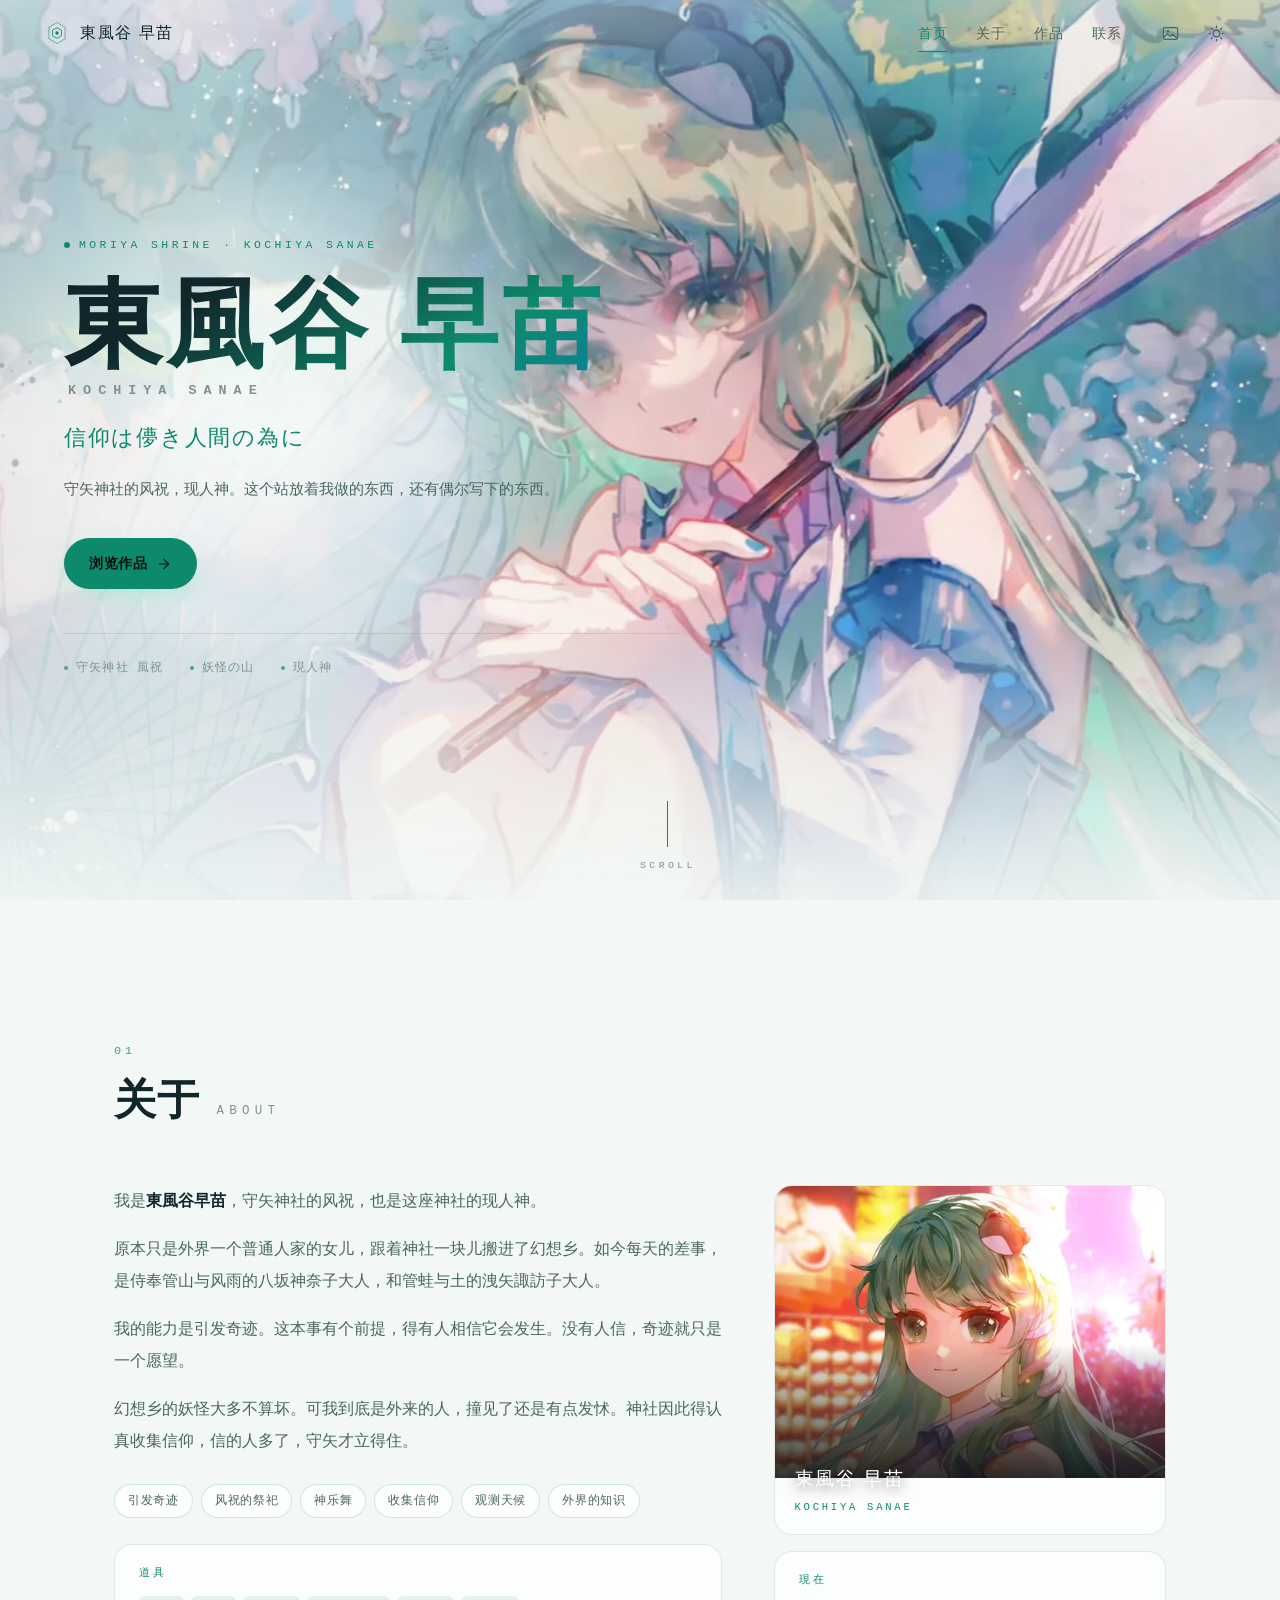
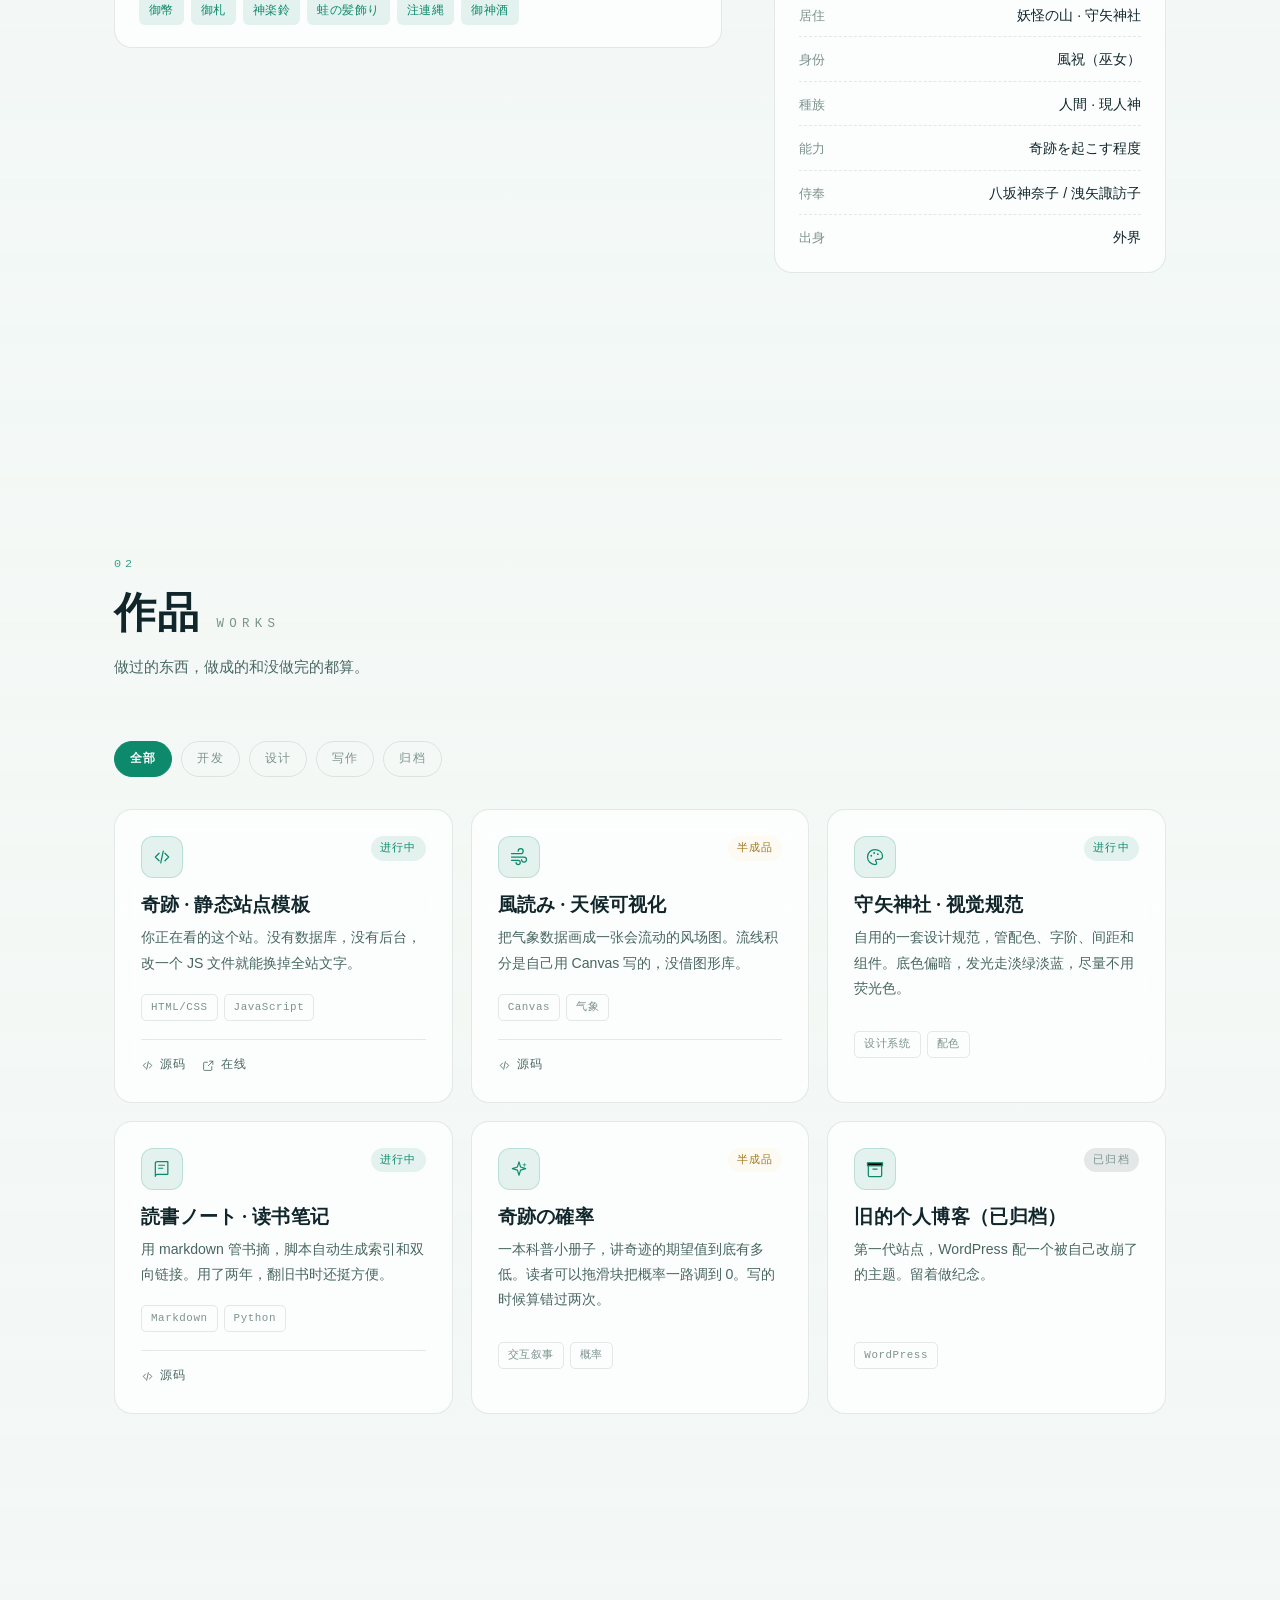
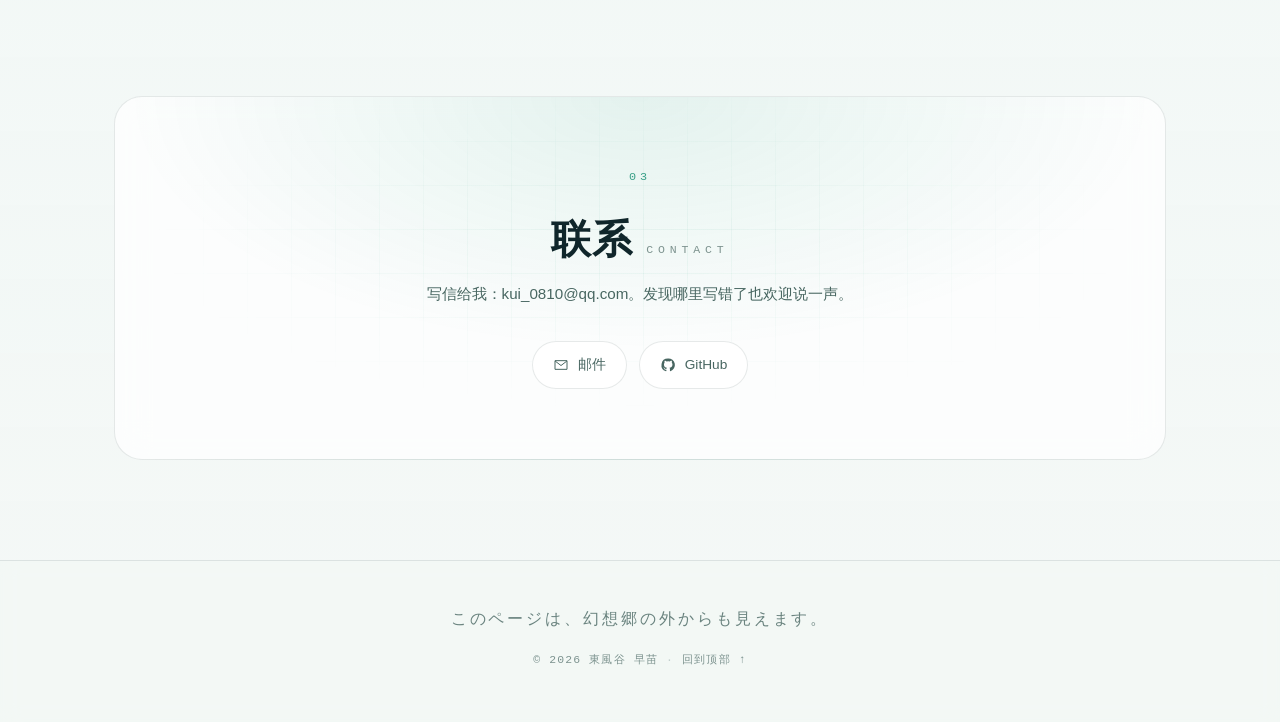
==== commit 9ccedae1: "移除 Q 版小人，并修掉样式表里一个多余的右括号 - 删掉 chibi.js（手绘 SVG、台词、页脚淡出逻辑）与 index.html 里的脚本标签 - style.css 第 14 节只留关于页头" ====
--- a/index.html
+++ b/index.html
@@ -485,6 +485,5 @@
 <script src="assets/js/wallpaper.js"></script>
 <!-- 渲染与交互 -->
 <script src="assets/js/app.js"></script>
-<script src="assets/js/chibi.js"></script>
 </body>
 </html>
--- a/assets/css/style.css
+++ b/assets/css/style.css
@@ -770,7 +770,6 @@
 /* 父级被动画锁在 opacity:1，所以让子元素随壁纸淡出 */
 .hero-vertical > span {
   opacity: calc(1 - var(--wp-a, 0) * 1.15);
-}
 }
 .hero-vertical .sep {
   width: 1px;
@@ -1932,7 +1931,7 @@
 }
 
 /* ==========================================================================
-   14. Q版小人（chibi）· 与关于页头像
+   14. 关于页头像
    ========================================================================== */
 
 /* ---------- 关于页头像卡 ---------- */
@@ -1989,189 +1988,8 @@
 }
 [data-theme="light"] .portrait-meta { margin-top: -30px; }
 
-/* ---------- 小人 ---------- */
-.chibi {
-  position: fixed;
-  left: max(14px, env(safe-area-inset-left));
-  bottom: max(14px, env(safe-area-inset-bottom));
-  z-index: 48;
-  display: flex;
-  flex-direction: column;
-  align-items: flex-start;
-  gap: 8px;
-  pointer-events: none;
-  transition: opacity .5s var(--ease), transform .5s var(--ease);
-}
-.chibi.is-gone { opacity: 0; transform: translateY(14px) scale(.9); }
-
-/* 页脚进入视口时后退，避免压住居中的页脚文字（窄屏必定重叠） */
-.chibi.is-dimmed {
-  opacity: 0;
-  transform: translateY(18px) scale(.96);
-}
-.chibi.is-dimmed .chibi-btn,
-.chibi.is-dimmed .chibi-close { pointer-events: none; }
-
-.chibi-btn {
-  pointer-events: auto;
-  display: block;
-  width: 104px;
-  padding: 0;
-  border: 0;
-  background: none;
-  cursor: pointer;
-  filter: drop-shadow(0 10px 24px rgba(0, 0, 0, .45));
-  transition: transform .35s var(--ease), filter .35s var(--ease);
-  -webkit-tap-highlight-color: transparent;
-}
-.chibi-btn:hover { transform: translateY(-3px) scale(1.04); }
-.chibi-btn:active { transform: translateY(0) scale(.97); }
-.chibi-btn.is-happy { animation: chibiBounce .62s var(--ease); }
-@keyframes chibiBounce {
-  0%   { transform: translateY(0) scale(1); }
-  32%  { transform: translateY(-11px) scale(1.05, .96); }
-  62%  { transform: translateY(0) scale(.97, 1.04); }
-  100% { transform: translateY(0) scale(1); }
-}
-.chibi-svg { display: block; width: 100%; height: auto; overflow: visible; }
-
-/* 待机：整体上下浮 */
-.ch-bob {
-  transform-box: view-box;
-  transform-origin: 100px 200px;
-  animation: chibiBob 4.2s ease-in-out infinite;
-}
-@keyframes chibiBob {
-  0%, 100% { transform: translateY(0) rotate(0deg); }
-  50%      { transform: translateY(-5px) rotate(-.7deg); }
-}
-
-/* 头发轻摆 */
-.ch-hair-back,
-.ch-hair-front {
-  transform-box: view-box;
-  transform-origin: 100px 46px;
-  animation: chibiHair 6.6s ease-in-out infinite;
-}
-.ch-hair-front { animation-duration: 5.2s; animation-direction: reverse; }
-@keyframes chibiHair {
-  0%, 100% { transform: rotate(0deg); }
-  50%      { transform: rotate(1.6deg); }
-}
-
-/* 眨眼 */
-.ch-eye {
-  transform-box: fill-box;
-  transform-origin: center;
-  animation: chibiBlink 6.2s infinite;
-}
-@keyframes chibiBlink {
-  0%, 91%, 100% { transform: scaleY(1); }
-  94%           { transform: scaleY(.06); }
-}
-
-/* 闪光 */
-.ch-sparks path {
-  transform-box: fill-box;
-  transform-origin: center;
-  animation: chibiSpark 3.4s ease-in-out infinite;
-}
-@keyframes chibiSpark {
-  0%, 100% { opacity: .16; transform: scale(.6) rotate(0deg); }
-  50%      { opacity: 1;   transform: scale(1.1) rotate(45deg); }
-}
-
-/* 说话时更欢快 */
-.chibi.is-talking .ch-bob { animation-duration: 1.9s; }
-
-/* ---------- 气泡 ---------- */
-.chibi-bubble {
-  pointer-events: none;
-  position: relative;
-  max-width: 268px;
-  padding: 12px 16px 13px;
-  border-radius: 16px;
-  border: 1px solid var(--line);
-  background: color-mix(in srgb, var(--bg-elev) 94%, transparent);
-  backdrop-filter: blur(16px) saturate(160%);
-  -webkit-backdrop-filter: blur(16px) saturate(160%);
-  box-shadow: 0 18px 44px -18px rgba(0, 0, 0, .8);
-  opacity: 0;
-  transform: translateY(10px) scale(.94);
-  transform-origin: 24px 100%;
-  transition: opacity .36s var(--ease), transform .36s var(--ease);
-  display: grid;
-  gap: 4px;
-}
-.chibi.is-talking .chibi-bubble { opacity: 1; transform: none; }
-.chibi-jp {
-  font-family: var(--font-display);
-  font-size: .93rem;
-  line-height: 1.55;
-  color: var(--text);
-  letter-spacing: .02em;
-}
-.chibi-cn {
-  font-size: .765rem;
-  line-height: 1.5;
-  color: var(--text-mute);
-}
-.chibi-tail {
-  position: absolute;
-  left: 26px;
-  bottom: -6px;
-  width: 11px;
-  height: 11px;
-  background: color-mix(in srgb, var(--bg-elev) 94%, transparent);
-  border-right: 1px solid var(--line);
-  border-bottom: 1px solid var(--line);
-  transform: rotate(45deg);
-  border-radius: 0 0 3px 0;
-}
-
-/* ---------- 收起按钮 ---------- */
-.chibi-close {
-  pointer-events: auto;
-  position: absolute;
-  top: -2px;
-  left: 92px;
-  width: 24px;
-  height: 24px;
-  display: grid;
-  place-items: center;
-  border-radius: 50%;
-  border: 1px solid var(--line);
-  background: color-mix(in srgb, var(--bg-elev) 92%, transparent);
-  color: var(--text-mute);
-  opacity: 0;
-  transform: scale(.8);
-  transition: opacity .28s var(--ease), transform .28s var(--ease), color .2s, border-color .2s;
-}
-.chibi-close svg { width: 11px; height: 11px; }
-.chibi:hover .chibi-close,
-.chibi-close:focus-visible { opacity: 1; transform: none; }
-.chibi-close:hover { color: var(--accent); border-color: var(--accent); }
-
-/* ---------- 响应式 ---------- */
-@media (max-width: 820px) {
-  .chibi-btn { width: 80px; }
-  .chibi-close { left: 68px; }
-  .chibi-bubble { max-width: 216px; padding: 10px 13px 11px; }
-  .chibi-jp { font-size: .85rem; }
-  .chibi-cn { font-size: .715rem; }
-}
-@media (max-width: 480px) {
-  .chibi { left: 10px; bottom: 10px; }
-  .chibi-btn { width: 68px; opacity: .92; }
-  .chibi-btn:hover { opacity: 1; }
-  .chibi-close { left: 56px; }
-}
-
 /* 减少动态效果 */
 @media (prefers-reduced-motion: reduce) {
-  .ch-bob, .ch-hair-back, .ch-hair-front, .ch-eye, .ch-sparks path { animation: none !important; }
-  .chibi-btn.is-happy { animation: none; }
-  .chibi-bubble { transition: none; }
   .side-portrait img { transition: none; }
 }
 
@@ -2210,31 +2028,11 @@
         rgba(250, 253, 251, 0) 62%);
   }
 
-  /* 这一行在手机上会和左下角的 Q 版小人叠在一起，而且信息密度太低，收起来 */
+  /* 信息密度太低，手机上收起来 */
   .hero-meta { display: none; }
 
-  /* 给正文多一点下边距，别贴着小人和屏幕边缘 */
+  /* 给正文多一点下边距，别贴着屏幕边缘 */
   .hero-desc { margin-top: 14px; }
-}
-
-/* --------------------------------------------------------------------------
-   矮屏（笔记本 1366x768 / 1440x900 这类）：气泡放到小人右侧
-   竖排上浮在矮屏上会顶到首屏底部的元信息，横排则不挡任何文字
-   -------------------------------------------------------------------------- */
-@media (min-width: 821px) and (max-height: 900px) {
-  .chibi { flex-direction: row-reverse; align-items: flex-end; }
-  .chibi-bubble { max-width: 250px; transform-origin: 0% 100%; }
-  .chibi-tail {
-    left: -5px;
-    right: auto;
-    bottom: 15px;
-    transform: rotate(45deg);
-    border-right: 0;
-    border-bottom: 0;
-    border-top: 1px solid var(--line);
-    border-left: 1px solid var(--line);
-    border-radius: 3px 0 0 0;
-  }
 }
 
 /* --------------------------------------------------------------------------
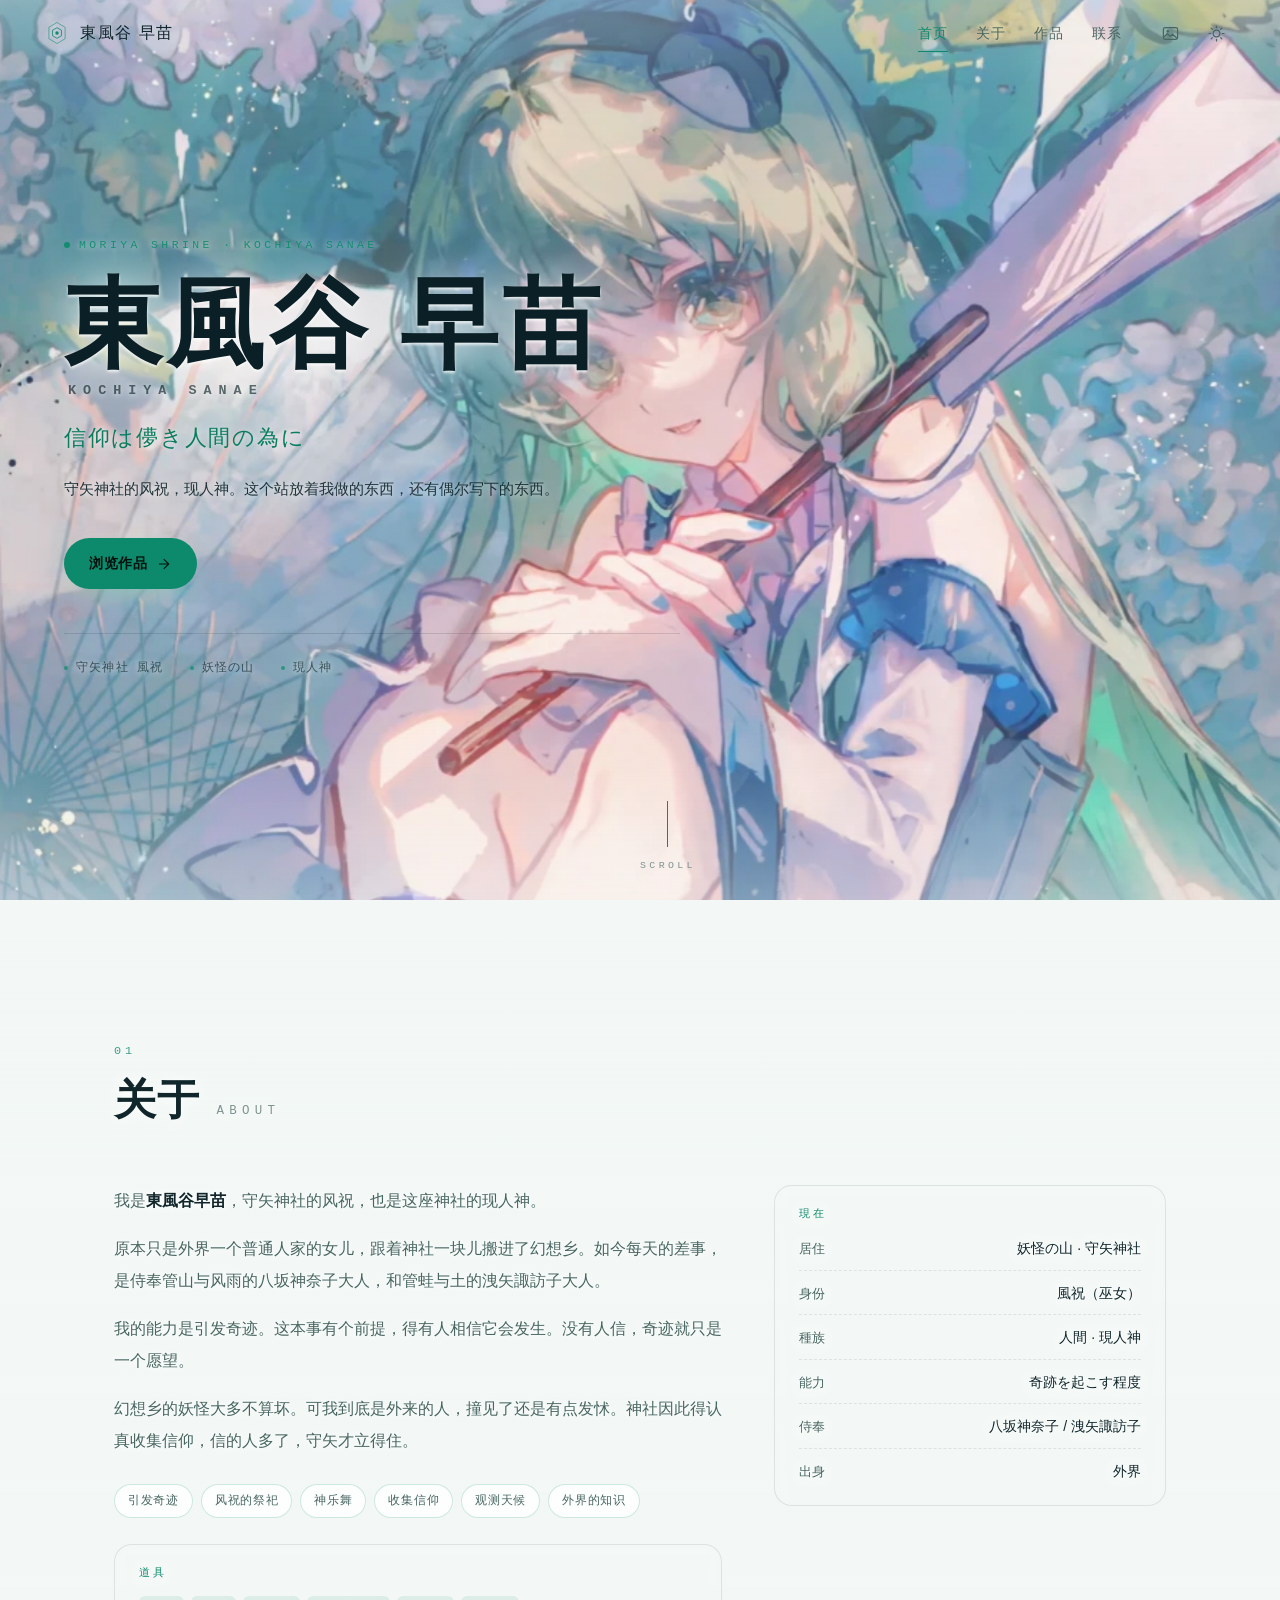
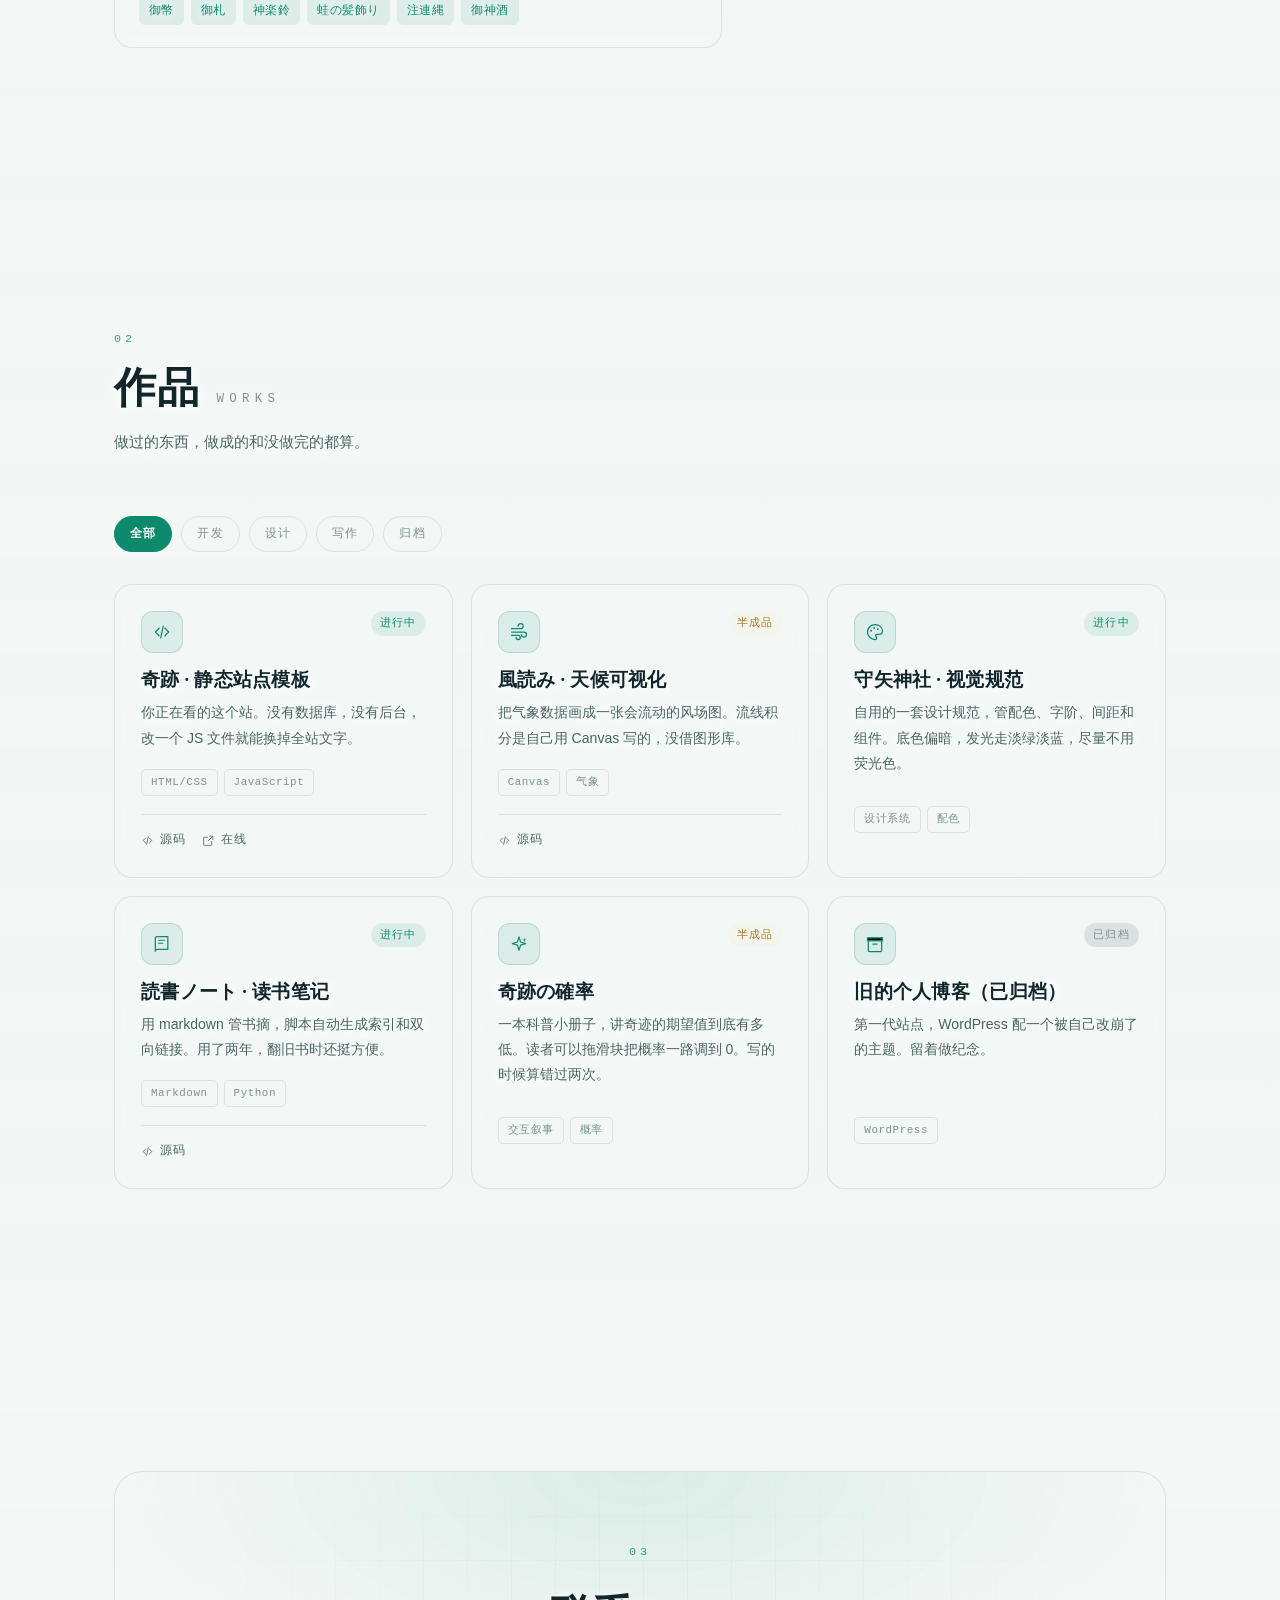
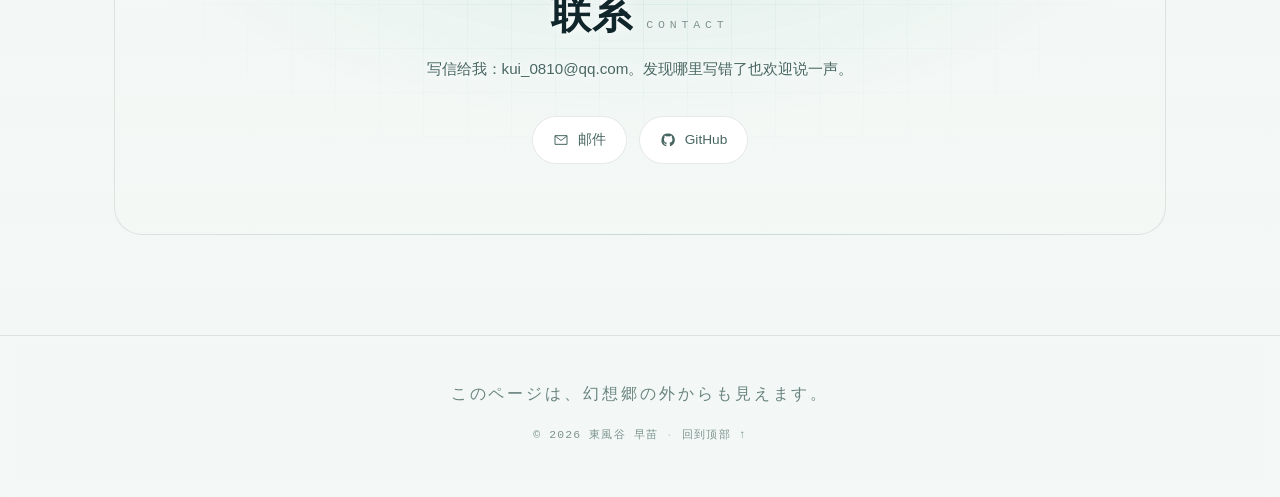
==== commit 57d912c2: "删掉关于页的早苗照片，连带清掉它的样式和壁纸脚本里的头像例外" ====
--- a/index.html
+++ b/index.html
@@ -354,16 +354,6 @@
     </div>
 
     <aside class="about-side reveal">
-      <div class="side-card side-portrait">
-        <span class="portrait-frame">
-          <img src="assets/img/wallpaper/avatar-sanae.webp" width="512" height="512"
-               alt="东风谷早苗" loading="lazy" decoding="async">
-        </span>
-        <div class="portrait-meta">
-          <span class="portrait-name">東風谷 早苗</span>
-          <span class="portrait-role">Kochiya Sanae</span>
-        </div>
-      </div>
       <div class="side-card">
         <h3 class="side-card-title">現在</h3>
         <dl class="fact-list" id="factList"></dl>
--- a/assets/css/style.css
+++ b/assets/css/style.css
@@ -59,7 +59,7 @@
 
   /* 壁纸：由 wallpaper.js 实时写入（0 = 夜景，1 = 壁纸满显） */
   --wp-a:          0;
-  --wp-scrim:      .55;
+  --wp-scrim:      .16;
 }
 
 [data-theme="light"] {
@@ -240,49 +240,31 @@
 .wp-video.is-on { opacity: 1; }
 
 /* 壁纸上的遮罩
-   思路：不用一整块压暗，而是在「文字所在的那一小片区域」局部加深，
-   右边的人物保持通透。三层叠加：文字光斑 → 左缘渐变 → 上下渐晕。 */
+   壁纸现在整页常驻，画就是页面的底，所以这里只做最低限度的两件事：
+   顶部给导航留一条能读的带，底部收个边，中间几乎全透。
+   浓度由 --wp-scrim 控制，面板里的滑杆拉到底就是完全通透。 */
 .scene-scrim {
   position: absolute;
   inset: 0;
   opacity: var(--wp-a, 0);
   background:
-    /* ① 标题后方的一团暗（最关键：它决定字能不能看清） */
-    radial-gradient(ellipse 46% 68% at 20% 48%,
-      rgba(4, 12, 18, calc(var(--wp-scrim, .55) * 1.55)) 0%,
-      rgba(4, 12, 18, calc(var(--wp-scrim, .55) * 1.10)) 34%,
-      rgba(4, 12, 18, calc(var(--wp-scrim, .55) * 0.42)) 58%,
-      rgba(4, 12, 18, 0) 78%),
-    /* ② 从左缘柔和过渡，避免左边界出现硬线 */
-    linear-gradient(96deg,
-      rgba(4, 12, 18, calc(var(--wp-scrim, .55) * 0.62)) 0%,
-      rgba(4, 12, 18, calc(var(--wp-scrim, .55) * 0.34)) 26%,
-      rgba(4, 12, 18, calc(var(--wp-scrim, .55) * 0.12)) 48%,
-      rgba(4, 12, 18, 0) 66%),
-    /* ③ 上下渐晕：压住导航与滚动提示 */
     linear-gradient(180deg,
-      rgba(4, 12, 18, calc(var(--wp-scrim, .55) * 0.72)) 0%,
-      rgba(4, 12, 18, 0) 18%,
-      rgba(4, 12, 18, 0) 72%,
-      rgba(4, 12, 18, calc(var(--wp-scrim, .55) * 1.25)) 100%);
+      rgba(4, 12, 18, calc(var(--wp-scrim, .16) * 1.70)) 0%,
+      rgba(4, 12, 18, calc(var(--wp-scrim, .16) * 0.60)) 9%,
+      rgba(4, 12, 18, 0) 22%,
+      rgba(4, 12, 18, 0) 86%,
+      rgba(4, 12, 18, calc(var(--wp-scrim, .16) * 1.25)) 100%),
+    rgba(4, 12, 18, calc(var(--wp-scrim, .16) * 0.95));
 }
 [data-theme="light"] .scene-scrim {
   background:
-    radial-gradient(ellipse 46% 68% at 20% 48%,
-      rgba(250, 253, 251, calc(var(--wp-scrim, .55) * 1.50)) 0%,
-      rgba(250, 253, 251, calc(var(--wp-scrim, .55) * 1.06)) 34%,
-      rgba(250, 253, 251, calc(var(--wp-scrim, .55) * 0.40)) 58%,
-      rgba(250, 253, 251, 0) 78%),
-    linear-gradient(96deg,
-      rgba(250, 253, 251, calc(var(--wp-scrim, .55) * 0.60)) 0%,
-      rgba(250, 253, 251, calc(var(--wp-scrim, .55) * 0.32)) 26%,
-      rgba(250, 253, 251, calc(var(--wp-scrim, .55) * 0.10)) 48%,
-      rgba(250, 253, 251, 0) 66%),
     linear-gradient(180deg,
-      rgba(240, 248, 245, calc(var(--wp-scrim, .55) * 0.66)) 0%,
-      rgba(250, 253, 251, 0) 18%,
-      rgba(250, 253, 251, 0) 72%,
-      rgba(238, 247, 244, calc(var(--wp-scrim, .55) * 1.20)) 100%);
+      rgba(250, 253, 251, calc(var(--wp-scrim, .16) * 1.60)) 0%,
+      rgba(250, 253, 251, calc(var(--wp-scrim, .16) * 0.55)) 9%,
+      rgba(250, 253, 251, 0) 22%,
+      rgba(250, 253, 251, 0) 86%,
+      rgba(250, 253, 251, calc(var(--wp-scrim, .16) * 1.20)) 100%),
+    rgba(250, 253, 251, calc(var(--wp-scrim, .16) * 0.90));
 }
 
 /* 内置夜景（壁纸关闭或滚出首屏时显示） */
@@ -360,13 +342,13 @@
   inset: 0;
   z-index: 4;
   background:
-    radial-gradient(ellipse 100% 80% at 50% 45%, transparent 45%, rgba(2, 8, 13, .55) 100%),
-    linear-gradient(180deg, transparent 55%, rgba(2, 8, 13, .72) 100%);
+    radial-gradient(ellipse 104% 86% at 50% 45%, transparent 64%, rgba(2, 8, 13, .26) 100%),
+    linear-gradient(180deg, transparent 78%, rgba(2, 8, 13, .24) 100%);
 }
 [data-theme="light"] .scene-vignette {
   background:
-    radial-gradient(ellipse 100% 80% at 50% 45%, transparent 50%, rgba(243, 248, 246, .40) 100%),
-    linear-gradient(180deg, transparent 60%, rgba(243, 248, 246, .70) 100%);
+    radial-gradient(ellipse 104% 86% at 50% 45%, transparent 66%, rgba(243, 248, 246, .22) 100%),
+    linear-gradient(180deg, transparent 80%, rgba(243, 248, 246, .22) 100%);
 }
 
 .scene-grain {
@@ -553,22 +535,26 @@
 }
 
 .hero-title { display: flex; flex-direction: column; gap: 6px; }
+/* 标题原来是渐变裁字（淡青→薄荷），压在夜景上好看，
+   压在照片上就糊成一片。壁纸是常驻的，所以改成实色加重阴影。 */
 .hero-title-jp {
   font-family: var(--font-display);
   font-size: clamp(2.9rem, 8.2vw, 6.1rem);
   line-height: 1.04;
   letter-spacing: .045em;
   font-weight: 600;
-  background: linear-gradient(150deg, var(--text) 22%, var(--accent) 62%, var(--accent-2) 100%);
-  -webkit-background-clip: text;
-  background-clip: text;
-  -webkit-text-fill-color: transparent;
-  filter: drop-shadow(0 8px 30px rgba(110, 231, 183, .16));
+  color: #f6fdfb;
+  text-shadow:
+    0 2px 3px rgba(2, 10, 16, .60),
+    0 8px 34px rgba(2, 10, 16, .55),
+    0 0 70px rgba(2, 10, 16, .35);
 }
 [data-theme="light"] .hero-title-jp {
-  background: linear-gradient(150deg, #10262b 22%, #0d8a6c 66%, #0b7ea8 100%);
-  -webkit-background-clip: text;
-  background-clip: text;
+  color: #0b2026;
+  text-shadow:
+    0 2px 3px rgba(255, 255, 255, .80),
+    0 8px 34px rgba(255, 255, 255, .75),
+    0 0 70px rgba(255, 255, 255, .55);
 }
 .hero-title-en {
   font-family: var(--font-mono);
@@ -662,6 +648,28 @@
   opacity: .7;
 }
 
+/* 首屏文字压在照片上：颜色往亮处提、加一层阴影。
+   夜景那套偏暗的字色在这儿会糊。 */
+.hero-kicker, .hero-title-en, .hero-tagline, .hero-desc, .hero-meta {
+  text-shadow: 0 1px 14px rgba(2, 8, 13, .70), 0 0 2px rgba(2, 8, 13, .45);
+}
+.hero-title-en { color: rgba(240, 252, 248, .74); }
+.hero-tagline  { color: #a9f2d8; opacity: 1; }
+.hero-desc     { color: rgba(232, 244, 241, .94); }
+.hero-meta     { color: rgba(232, 244, 241, .74); border-top-color: rgba(255, 255, 255, .18); }
+
+[data-theme="light"] .hero-kicker,
+[data-theme="light"] .hero-title-en,
+[data-theme="light"] .hero-tagline,
+[data-theme="light"] .hero-desc,
+[data-theme="light"] .hero-meta {
+  text-shadow: 0 1px 6px rgba(255, 255, 255, .72);
+}
+[data-theme="light"] .hero-title-en { color: rgba(16, 38, 43, .66); }
+[data-theme="light"] .hero-tagline  { color: #0a7d5e; }
+[data-theme="light"] .hero-desc     { color: rgba(16, 38, 43, .92); }
+[data-theme="light"] .hero-meta     { color: rgba(16, 38, 43, .70); border-top-color: rgba(16, 38, 43, .14); }
+
 /* 御神環 */
 .hero-seal {
   display: grid;
@@ -779,34 +787,29 @@
 
 /* ---------- 05. 通用区块 ---------- */
 
-/* 内容区背景衬底，让正文在任何背景图上都读得清。
-   想让背景图更透，把下面两个百分比调小，比如 .55 / .62。 */
+/* 内容区衬底。
+   壁纸整页都在，这层只负责把正文下面压一点点，别让字和画里的细节互相打架。
+   想让画更透，把两个百分比再调小；想让字更稳，调大。 */
 .content-field {
   position: relative;
   background: linear-gradient(180deg,
     rgba(5, 13, 18, 0)    0px,
-    rgba(5, 13, 18, .66)  220px,
-    rgba(5, 13, 18, .78)  100%);
+    rgba(5, 13, 18, .14)  260px,
+    rgba(5, 13, 18, .24)  100%);
 }
 [data-theme="light"] .content-field {
   background: linear-gradient(180deg,
     rgba(243, 248, 246, 0)    0px,
-    rgba(243, 248, 246, .72)  220px,
-    rgba(243, 248, 246, .86)  100%);
-}
-@supports (background: color-mix(in srgb, red 50%, transparent)) {
-  .content-field {
-    background: linear-gradient(180deg,
-      transparent 0px,
-      color-mix(in srgb, var(--bg) 66%, transparent) 220px,
-      color-mix(in srgb, var(--bg) 78%, transparent) 100%);
-  }
-  [data-theme="light"] .content-field {
-    background: linear-gradient(180deg,
-      transparent 0px,
-      color-mix(in srgb, var(--bg) 72%, transparent) 220px,
-      color-mix(in srgb, var(--bg) 86%, transparent) 100%);
-  }
+    rgba(243, 248, 246, .16)  260px,
+    rgba(243, 248, 246, .26)  100%);
+}
+
+/* 压不住的地方靠字自己的阴影兜：不加这层，正文落到画里浅色的地方会糊 */
+.content-field :is(h2, h3, p, li, dt, dd, blockquote, .tag, .meta) {
+  text-shadow: 0 1px 12px rgba(2, 8, 13, .55), 0 0 2px rgba(2, 8, 13, .30);
+}
+[data-theme="light"] .content-field :is(h2, h3, p, li, dt, dd, blockquote, .tag, .meta) {
+  text-shadow: 0 1px 12px rgba(255, 255, 255, .85), 0 0 2px rgba(255, 255, 255, .55);
 }
 
 .section {
@@ -914,9 +917,10 @@
   padding: 22px 24px;
   border-radius: var(--radius);
   border: 1px solid var(--line-soft);
-  background: var(--panel);
-  backdrop-filter: blur(12px);
-  -webkit-backdrop-filter: blur(12px);
+  /* 卡片底子用主题色混一点透明，比纯白玻璃更能压住照片 */
+  background: color-mix(in srgb, var(--bg) 46%, transparent);
+  backdrop-filter: blur(6px);
+  -webkit-backdrop-filter: blur(6px);
 }
 .side-card-title {
   font-family: var(--font-mono);
@@ -938,7 +942,7 @@
   border-bottom: 1px dashed var(--line-soft);
 }
 .fact-list > div:last-child { border-bottom: 0; padding-bottom: 0; }
-.fact-list dt { color: var(--text-mute); flex: none; font-size: .8rem; }
+.fact-list dt { color: var(--text-dim); flex: none; font-size: .8rem; }
 .fact-list dd { color: var(--text); text-align: right; }
 
 .tag-row {
@@ -995,9 +999,9 @@
   padding: 26px;
   border-radius: var(--radius);
   border: 1px solid var(--line-soft);
-  background: var(--panel);
-  backdrop-filter: blur(14px);
-  -webkit-backdrop-filter: blur(14px);
+  background: color-mix(in srgb, var(--bg) 48%, transparent);
+  backdrop-filter: blur(8px);
+  -webkit-backdrop-filter: blur(8px);
   overflow: hidden;
   transition: transform .45s var(--ease), border-color .45s, background-color .45s, box-shadow .45s;
   opacity: 0;
@@ -1276,9 +1280,9 @@
   border: 1px solid var(--line-soft);
   background:
     radial-gradient(ellipse 70% 100% at 50% 0%, var(--accent-soft), transparent 70%),
-    var(--panel);
-  backdrop-filter: blur(16px);
-  -webkit-backdrop-filter: blur(16px);
+    color-mix(in srgb, var(--bg) 44%, transparent);
+  /* 这块面积太大，一加 backdrop-filter 就成了一团糊，
+     照片再清楚也被它抹平，所以只用半透明底色 */
   position: relative;
   overflow: hidden;
 }
@@ -1348,9 +1352,9 @@
   z-index: 10;
   padding: 44px clamp(18px, 5vw, 64px) 52px;
   border-top: 1px solid var(--line-soft);
-  background: color-mix(in srgb, var(--bg) 70%, transparent);
-  backdrop-filter: blur(10px);
-  -webkit-backdrop-filter: blur(10px);
+  background: color-mix(in srgb, var(--bg) 48%, transparent);
+  backdrop-filter: blur(6px);
+  -webkit-backdrop-filter: blur(6px);
 }
 .footer-inner {
   max-width: var(--maxw);
@@ -1842,7 +1846,6 @@
   .hero-vertical { display: none; }
   .about-grid { grid-template-columns: 1fr; }
   .now-grid { grid-template-columns: 1fr; }
-  .about-side { grid-template-columns: 1fr 1fr; }
 }
 
 @media (max-width: 820px) {
@@ -1885,8 +1888,6 @@
   .hero-meta { gap: 8px 18px; margin-top: 34px; }
   .scroll-cue { display: none; }
 
-  .about-side { grid-template-columns: 1fr; }
-
   .post-row {
     grid-template-columns: 1fr auto;
     gap: 8px 12px;
@@ -1931,101 +1932,29 @@
 }
 
 /* ==========================================================================
-   14. 关于页头像
-   ========================================================================== */
-
-/* ---------- 关于页头像卡 ---------- */
-.side-portrait {
-  padding: 0;
-  overflow: hidden;
-  position: relative;
-}
-.side-portrait .portrait-frame {
-  position: relative;
-  display: block;
-  overflow: hidden;
-  background: var(--bg-elev);
-}
-.side-portrait img {
-  display: block;
-  width: 100%;
-  height: auto;
-  aspect-ratio: 4 / 3;
-  object-fit: cover;
-  object-position: 50% 34%;
-  transition: transform .9s var(--ease), filter .5s var(--ease);
-}
-.side-portrait:hover img { transform: scale(1.045); }
-.side-portrait .portrait-frame::after {
-  content: "";
-  position: absolute;
-  inset: auto 0 0 0;
-  height: 46%;
-  background: linear-gradient(180deg, transparent, rgba(3, 12, 17, .82));
-  pointer-events: none;
-}
-.portrait-meta {
-  padding: 14px 20px 17px;
-  display: grid;
-  gap: 3px;
-  position: relative;
-  margin-top: -34px;
-  z-index: 1;
-}
-.portrait-name {
-  font-family: var(--font-display);
-  font-size: 1.18rem;
-  letter-spacing: .09em;
-  color: #fff;
-  text-shadow: 0 2px 14px rgba(0, 0, 0, .6);
-}
-.portrait-role {
-  font-family: var(--font-mono);
-  font-size: .66rem;
-  letter-spacing: .26em;
-  text-transform: uppercase;
-  color: var(--accent);
-}
-[data-theme="light"] .portrait-meta { margin-top: -30px; }
-
-/* 减少动态效果 */
-@media (prefers-reduced-motion: reduce) {
-  .side-portrait img { transition: none; }
-}
-
-/* ==========================================================================
-   15. 移动端收尾修正
+   14. 移动端收尾修正
    --------------------------------------------------------------------------
-   桌面端文字集中在左侧，所以遮罩是「左侧一团径向暗斑」。
-   手机上文字铺满整行、位置偏下，那团暗斑压不住，必须换成
-   「上薄下厚」的竖向渐变，否则正文直接压在亮画面上看不清。
+   手机上文字铺满整行、位置偏下，而且画被竖屏裁过一遍、亮的地方更集中，
+   所以遮罩比桌面多压一点：顶底两条稍重，中间仍然尽量透。
    ========================================================================== */
 @media (max-width: 820px) {
   .scene-scrim {
     background:
       linear-gradient(180deg,
-        rgba(4, 12, 18, calc(var(--wp-scrim, .55) * 1.00)) 0%,
-        rgba(4, 12, 18, calc(var(--wp-scrim, .55) * 0.44)) 15%,
-        rgba(4, 12, 18, calc(var(--wp-scrim, .55) * 0.34)) 32%,
-        rgba(4, 12, 18, calc(var(--wp-scrim, .55) * 0.92)) 58%,
-        rgba(4, 12, 18, calc(var(--wp-scrim, .55) * 1.30)) 80%,
-        rgba(4, 12, 18, calc(var(--wp-scrim, .55) * 1.45)) 100%),
-      linear-gradient(96deg,
-        rgba(4, 12, 18, calc(var(--wp-scrim, .55) * 0.55)) 0%,
-        rgba(4, 12, 18, 0) 62%);
+        rgba(4, 12, 18, calc(var(--wp-scrim, .16) * 1.75)) 0%,
+        rgba(4, 12, 18, calc(var(--wp-scrim, .16) * 1.55)) 14%,
+        rgba(4, 12, 18, calc(var(--wp-scrim, .16) * 1.55)) 62%,
+        rgba(4, 12, 18, calc(var(--wp-scrim, .16) * 1.80)) 88%,
+        rgba(4, 12, 18, calc(var(--wp-scrim, .16) * 1.95)) 100%);
   }
   [data-theme="light"] .scene-scrim {
     background:
       linear-gradient(180deg,
-        rgba(240, 248, 245, calc(var(--wp-scrim, .55) * 0.92)) 0%,
-        rgba(250, 253, 251, calc(var(--wp-scrim, .55) * 0.40)) 15%,
-        rgba(250, 253, 251, calc(var(--wp-scrim, .55) * 0.30)) 32%,
-        rgba(250, 253, 251, calc(var(--wp-scrim, .55) * 0.86)) 58%,
-        rgba(240, 248, 245, calc(var(--wp-scrim, .55) * 1.22)) 80%,
-        rgba(238, 247, 244, calc(var(--wp-scrim, .55) * 1.40)) 100%),
-      linear-gradient(96deg,
-        rgba(250, 253, 251, calc(var(--wp-scrim, .55) * 0.52)) 0%,
-        rgba(250, 253, 251, 0) 62%);
+        rgba(250, 253, 251, calc(var(--wp-scrim, .16) * 1.70)) 0%,
+        rgba(250, 253, 251, calc(var(--wp-scrim, .16) * 1.50)) 14%,
+        rgba(250, 253, 251, calc(var(--wp-scrim, .16) * 1.50)) 62%,
+        rgba(250, 253, 251, calc(var(--wp-scrim, .16) * 1.75)) 88%,
+        rgba(250, 253, 251, calc(var(--wp-scrim, .16) * 1.90)) 100%);
   }
 
   /* 信息密度太低，手机上收起来 */
@@ -2033,6 +1962,20 @@
 
   /* 给正文多一点下边距，别贴着屏幕边缘 */
   .hero-desc { margin-top: 14px; }
+
+  /* 手机屏幕小、字密，正文底下比桌面多压一点 */
+  .content-field {
+    background: linear-gradient(180deg,
+      rgba(5, 13, 18, 0)    0px,
+      rgba(5, 13, 18, .24)  220px,
+      rgba(5, 13, 18, .36)  100%);
+  }
+  [data-theme="light"] .content-field {
+    background: linear-gradient(180deg,
+      rgba(243, 248, 246, 0)    0px,
+      rgba(243, 248, 246, .28)  220px,
+      rgba(243, 248, 246, .40)  100%);
+  }
 }
 
 /* --------------------------------------------------------------------------
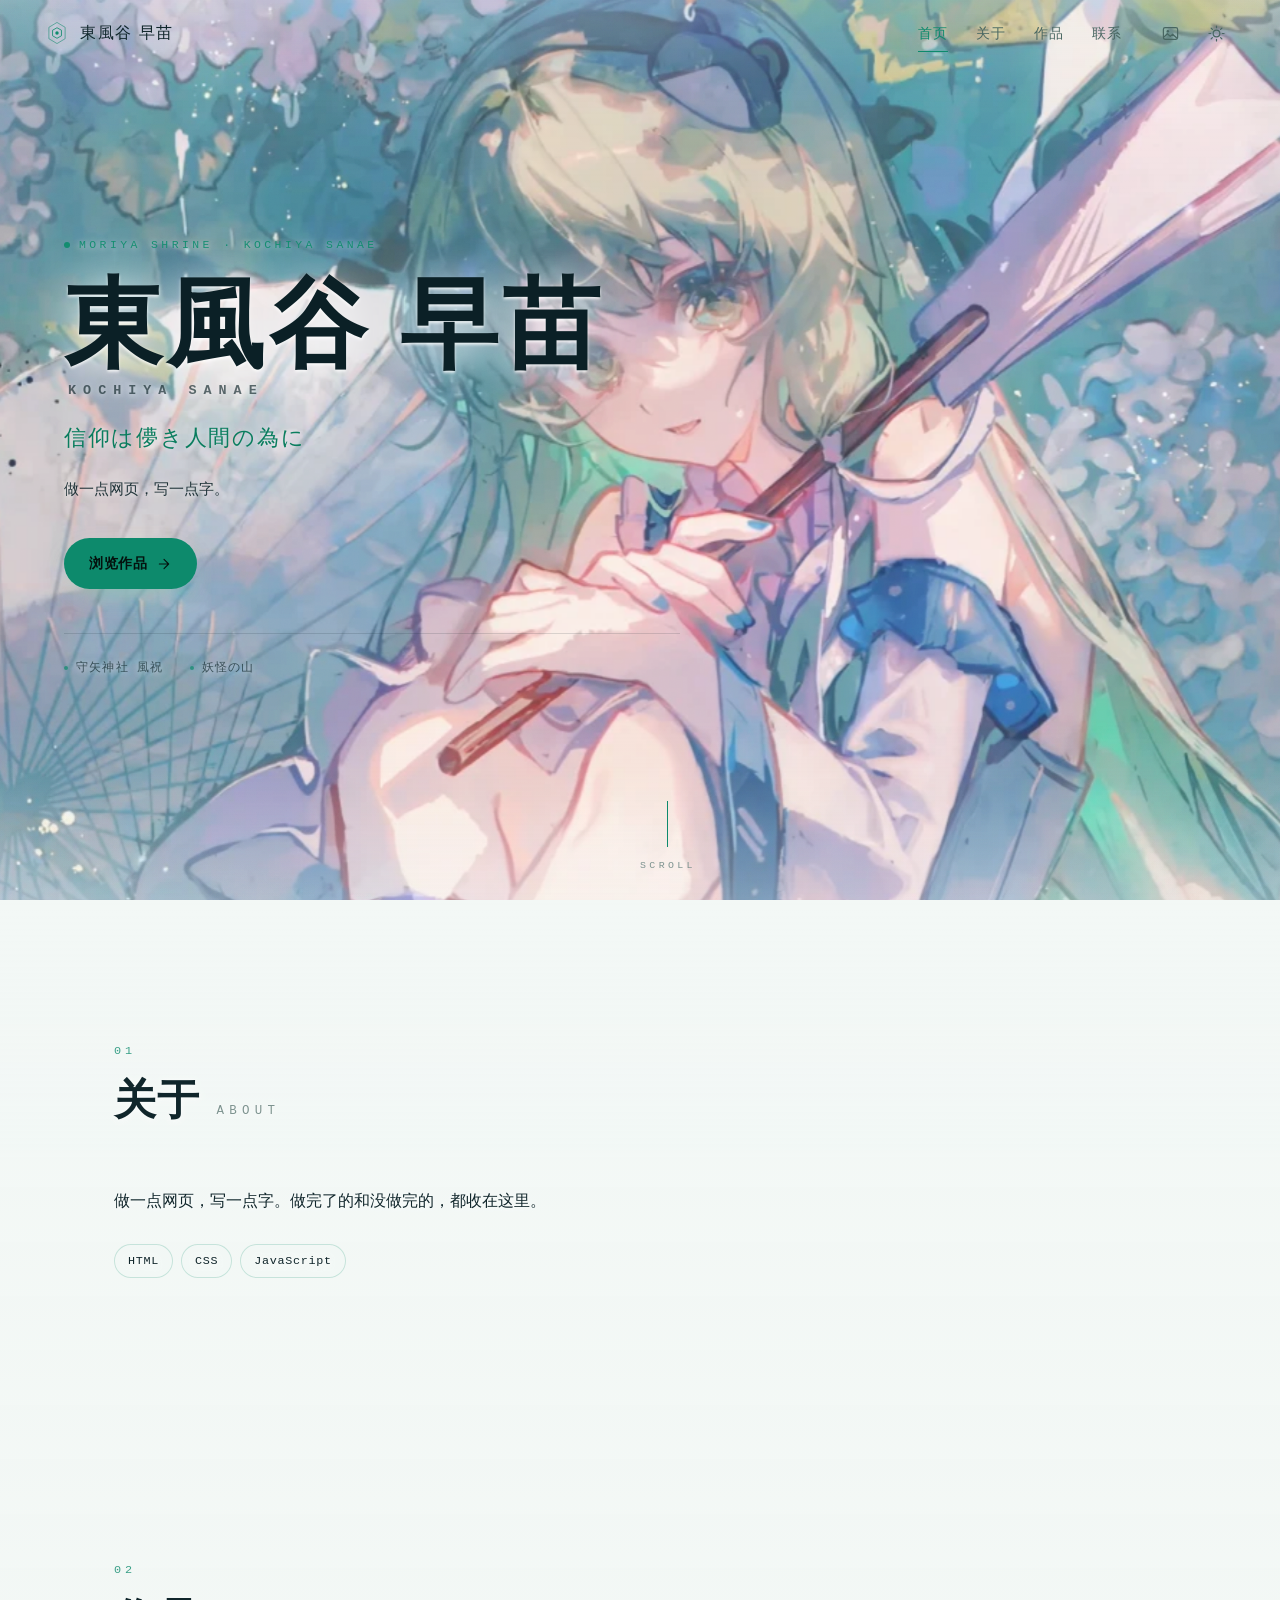
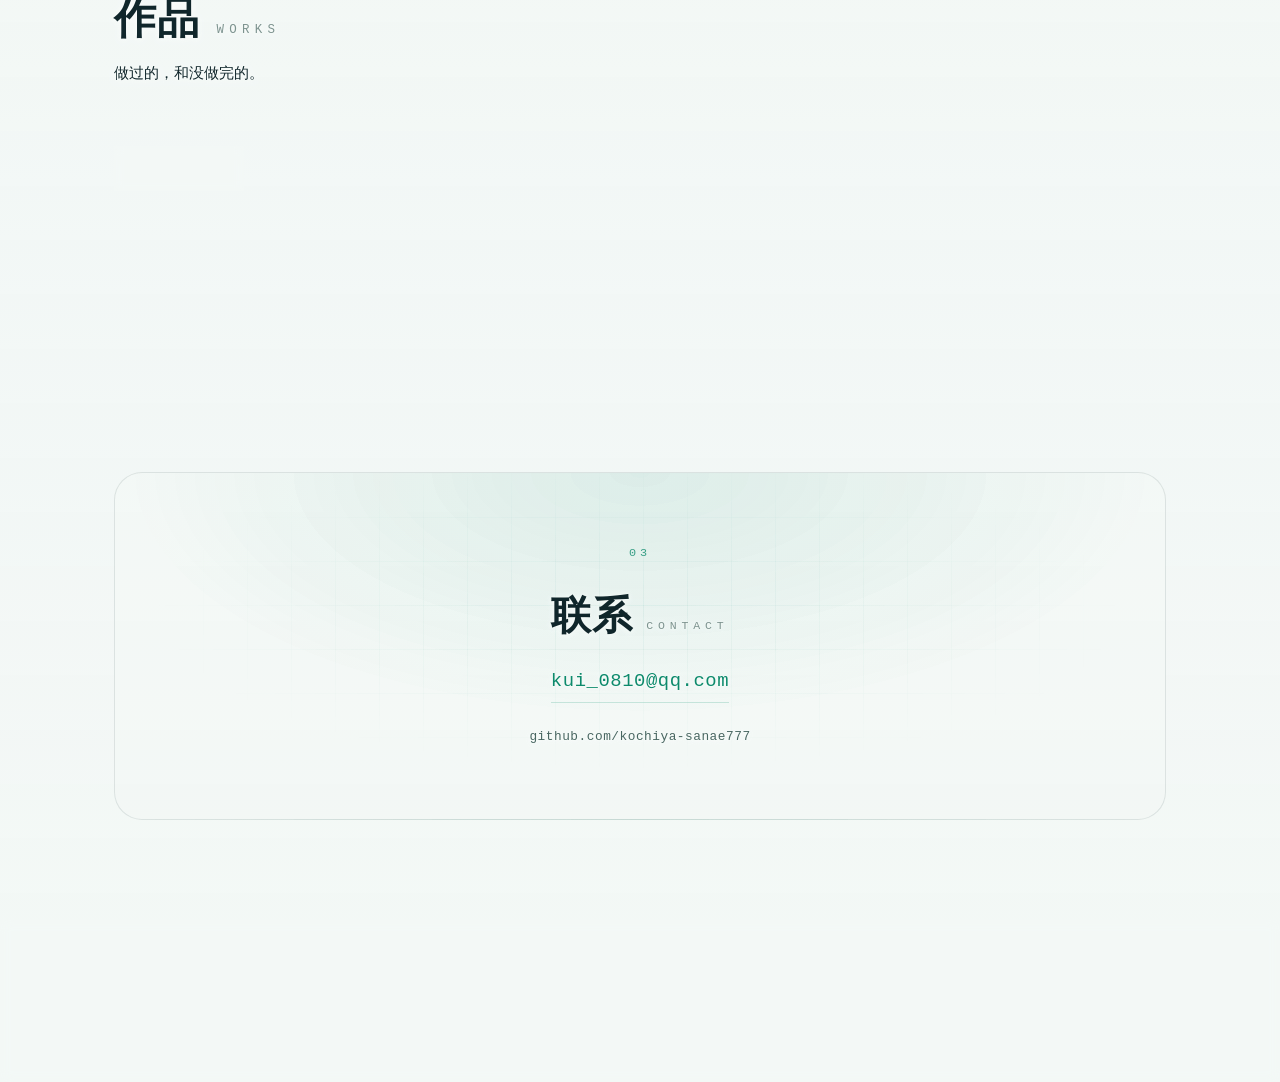
==== commit 5dbd20ea: "作品清空但保留这一栏，关于压成一段，联系只剩邮箱和 GitHub" ====
--- a/index.html
+++ b/index.html
@@ -4,14 +4,14 @@
 <meta charset="UTF-8">
 <meta name="viewport" content="width=device-width, initial-scale=1.0, viewport-fit=cover">
 <title>東風谷 早苗 · Kochiya Sanae</title>
-<meta name="description" content="守矢神社的风祝，東風谷早苗的站点。">
+<meta name="description" content="東風谷早苗的站点。">
 <meta name="author" content="Kochiya Sanae">
 <meta name="theme-color" content="#050d12">
 
 <!-- Open Graph -->
 <meta property="og:type" content="website">
 <meta property="og:title" content="東風谷 早苗 · Kochiya Sanae">
-<meta property="og:description" content="守矢神社的风祝，東風谷早苗的站点。">
+<meta property="og:description" content="東風谷早苗的站点。">
 <meta property="og:url" content="https://kochiya-sanae777.github.io/">
 
 <link rel="icon" href="assets/img/favicon.svg" type="image/svg+xml">
@@ -255,10 +255,7 @@
       </h1>
 
       <p class="hero-tagline" data-site="tagline">信仰は儚き人間の為に</p>
-      <p class="hero-desc" data-site="heroDesc">
-        守矢神社的风祝，现人神。这个站放着我做的东西，
-        还有偶尔写下的东西。
-      </p>
+      <p class="hero-desc" data-site="heroDesc">做一点网页，写一点字。</p>
 
       <div class="hero-actions">
         <a class="btn btn-primary" href="#works">
@@ -343,22 +340,9 @@
     <h2 class="section-title">关于 <em>About</em></h2>
   </div>
 
-  <div class="about-grid">
-    <div class="about-text reveal">
-      <div id="aboutBody"></div>
-      <ul class="skill-list" id="skillList"></ul>
-      <div class="side-card about-tools">
-        <h3 class="side-card-title">道具</h3>
-        <ul class="tag-row" id="toolTags"></ul>
-      </div>
-    </div>
-
-    <aside class="about-side reveal">
-      <div class="side-card">
-        <h3 class="side-card-title">現在</h3>
-        <dl class="fact-list" id="factList"></dl>
-      </div>
-    </aside>
+  <div class="about-text reveal">
+    <div id="aboutBody"></div>
+    <ul class="skill-list" id="skillList"></ul>
   </div>
 </section>
 
@@ -407,10 +391,12 @@
   <div class="contact-inner reveal">
     <span class="section-index">05</span>
     <h2 class="contact-title">联系 <em>Contact</em></h2>
-    <p class="contact-desc" data-site="contactDesc">
-      写信给我：kui_0810@qq.com。发现哪里写错了也欢迎说一声。
+    <p class="contact-line">
+      <a class="contact-mail" id="contactMail" href="mailto:kui_0810@qq.com">kui_0810@qq.com</a>
     </p>
-    <div class="contact-links" id="contactLinks"></div>
+    <p class="contact-line contact-line-sub">
+      <a id="contactGithub" href="https://github.com/kochiya-sanae777" target="_blank" rel="noopener noreferrer">github.com/kochiya-sanae777</a>
+    </p>
   </div>
 </section>
 </div><!-- /.content-field -->
--- a/assets/css/style.css
+++ b/assets/css/style.css
@@ -809,8 +809,11 @@
   text-shadow: 0 1px 12px rgba(2, 8, 13, .55), 0 0 2px rgba(2, 8, 13, .30);
 }
 [data-theme="light"] .content-field :is(h2, h3, p, li, dt, dd, blockquote, .tag, .meta) {
-  text-shadow: 0 1px 12px rgba(255, 255, 255, .85), 0 0 2px rgba(255, 255, 255, .55);
-}
+  /* 白晕别铺太宽，12px 那档会把字整个泡白 */
+  text-shadow: 0 1px 6px rgba(255, 255, 255, .72), 0 0 2px rgba(255, 255, 255, .45);
+}
+/* 浅色主题的照片比深色那张亮得多，--text-dim 压不住，正文直接用主文字色 */
+[data-theme="light"] .content-field p { color: var(--text); }
 
 .section {
   position: relative;
@@ -868,12 +871,6 @@
 }
 
 /* ---------- 06. 关于 ---------- */
-.about-grid {
-  display: grid;
-  grid-template-columns: minmax(0, 1.55fr) minmax(0, 1fr);
-  gap: clamp(28px, 4vw, 64px);
-  align-items: start;
-}
 .about-text p {
   color: var(--text-dim);
   font-size: 1rem;
@@ -901,62 +898,15 @@
   padding: 6px 13px;
   border-radius: 99px;
   border: 1px solid var(--line);
-  color: var(--text-dim);
-  background: var(--panel);
+  /* 标签落在照片上，光靠 --panel 那点白根本立不住，垫一层自己的底色 */
+  color: var(--text);
+  background: color-mix(in srgb, var(--bg) 42%, transparent);
   transition: color .25s, border-color .25s, transform .25s;
 }
 .skill-list li:hover {
   color: var(--accent);
   border-color: var(--accent);
   transform: translateY(-2px);
-}
-
-.about-tools { margin-top: 26px; }
-.about-side { display: grid; gap: 16px; }
-.side-card {
-  padding: 22px 24px;
-  border-radius: var(--radius);
-  border: 1px solid var(--line-soft);
-  /* 卡片底子用主题色混一点透明，比纯白玻璃更能压住照片 */
-  background: color-mix(in srgb, var(--bg) 46%, transparent);
-  backdrop-filter: blur(6px);
-  -webkit-backdrop-filter: blur(6px);
-}
-.side-card-title {
-  font-family: var(--font-mono);
-  font-size: .68rem;
-  letter-spacing: .3em;
-  text-transform: uppercase;
-  color: var(--accent);
-  margin-bottom: 16px;
-  font-weight: 500;
-}
-.fact-list { display: grid; gap: 10px; }
-.fact-list > div {
-  display: flex;
-  justify-content: space-between;
-  align-items: baseline;
-  gap: 14px;
-  font-size: .875rem;
-  padding-bottom: 9px;
-  border-bottom: 1px dashed var(--line-soft);
-}
-.fact-list > div:last-child { border-bottom: 0; padding-bottom: 0; }
-.fact-list dt { color: var(--text-dim); flex: none; font-size: .8rem; }
-.fact-list dd { color: var(--text); text-align: right; }
-
-.tag-row {
-  display: flex;
-  flex-wrap: wrap;
-  gap: 7px;
-}
-.tag-row li {
-  font-size: .74rem;
-  padding: 4px 10px;
-  border-radius: 6px;
-  background: var(--accent-soft);
-  color: var(--accent);
-  letter-spacing: .04em;
 }
 
 /* ---------- 07. 作品 ---------- */
@@ -1188,11 +1138,17 @@
 .post-row:hover .post-arrow { opacity: 1; transform: none; color: var(--accent); }
 
 .empty-note {
-  padding: 40px 0;
-  color: var(--text-mute);
-  font-size: .9rem;
-  font-family: var(--font-mono);
-  letter-spacing: .06em;
+  display: inline-block;
+  width: fit-content;
+  justify-self: start;
+  padding: 10px 16px;
+  border-radius: 9px;
+  color: var(--text-dim);
+  font-size: .875rem;
+  /* 空区块里就这么一行字，压在亮照片上必须自己带底色才看得清 */
+  background: color-mix(in srgb, var(--bg) 46%, transparent);
+  backdrop-filter: blur(4px);
+  -webkit-backdrop-filter: blur(4px);
 }
 
 /* ---------- 09. 动向 ---------- */
@@ -1304,7 +1260,7 @@
   display: inline-flex;
   align-items: baseline;
   gap: 14px;
-  margin: 14px 0 18px;
+  margin: 14px 0 26px;
 }
 .contact-title em {
   font-family: var(--font-mono);
@@ -1315,37 +1271,28 @@
   color: var(--text-mute);
   font-weight: 400;
 }
-.contact-desc {
+.contact-line { margin: 0; }
+.contact-mail {
+  display: inline-block;
+  font-family: var(--font-mono);
+  font-size: clamp(.98rem, 2.1vw, 1.18rem);
+  letter-spacing: .03em;
+  color: var(--accent);
+  padding-bottom: 4px;
+  border-bottom: 1px solid var(--line);
+  transition: border-color .3s var(--ease);
+}
+.contact-mail:hover { border-bottom-color: var(--accent); }
+.contact-line-sub { margin-top: 18px; }
+.contact-line-sub a {
+  font-family: var(--font-mono);
+  font-size: .8rem;
+  letter-spacing: .04em;
   color: var(--text-dim);
-  font-size: .95rem;
-  max-width: 34em;
-  margin: 0 auto 34px;
-}
-.contact-links {
-  display: flex;
-  flex-wrap: wrap;
-  justify-content: center;
-  gap: 12px;
-}
-.contact-link {
-  display: inline-flex;
-  align-items: center;
-  gap: 9px;
-  padding: 11px 20px;
-  border-radius: 99px;
-  border: 1px solid var(--line-soft);
-  background: var(--bg-elev);
-  font-size: .855rem;
-  color: var(--text-dim);
-  transition: all .3s var(--ease);
-}
-.contact-link svg { width: 16px; height: 16px; }
-.contact-link:hover {
-  color: var(--accent);
-  border-color: var(--accent);
-  transform: translateY(-3px);
-  box-shadow: 0 12px 30px -14px rgba(110, 231, 183, .6);
-}
+  transition: color .25s;
+}
+.contact-line-sub a:hover { color: var(--accent); }
+.contact-line-sub[hidden] { display: none; }
 
 .footer {
   position: relative;
@@ -1844,7 +1791,6 @@
 @media (max-width: 1024px) {
   .hero-inner { grid-template-columns: minmax(0, 1fr) minmax(0, .6fr); }
   .hero-vertical { display: none; }
-  .about-grid { grid-template-columns: 1fr; }
   .now-grid { grid-template-columns: 1fr; }
 }
 
@@ -1922,8 +1868,6 @@
 @media (max-width: 560px) {
   .work-grid { grid-template-columns: 1fr; }
   .hero-actions .btn { flex: 1; justify-content: center; }
-  .contact-links { flex-direction: column; align-items: stretch; }
-  .contact-link { justify-content: center; }
   .footer-meta { font-size: .665rem; }
 }
 
@@ -1984,6 +1928,7 @@
    -------------------------------------------------------------------------- */
 .section[hidden],
 .now-cards[hidden],
+.filter-row[hidden],
 .timeline-wrap[hidden] { display: none !important; }
 
 /* 动向只剩一半时（只填了卡片、或只填了时间线）占满整行，不留空列 */
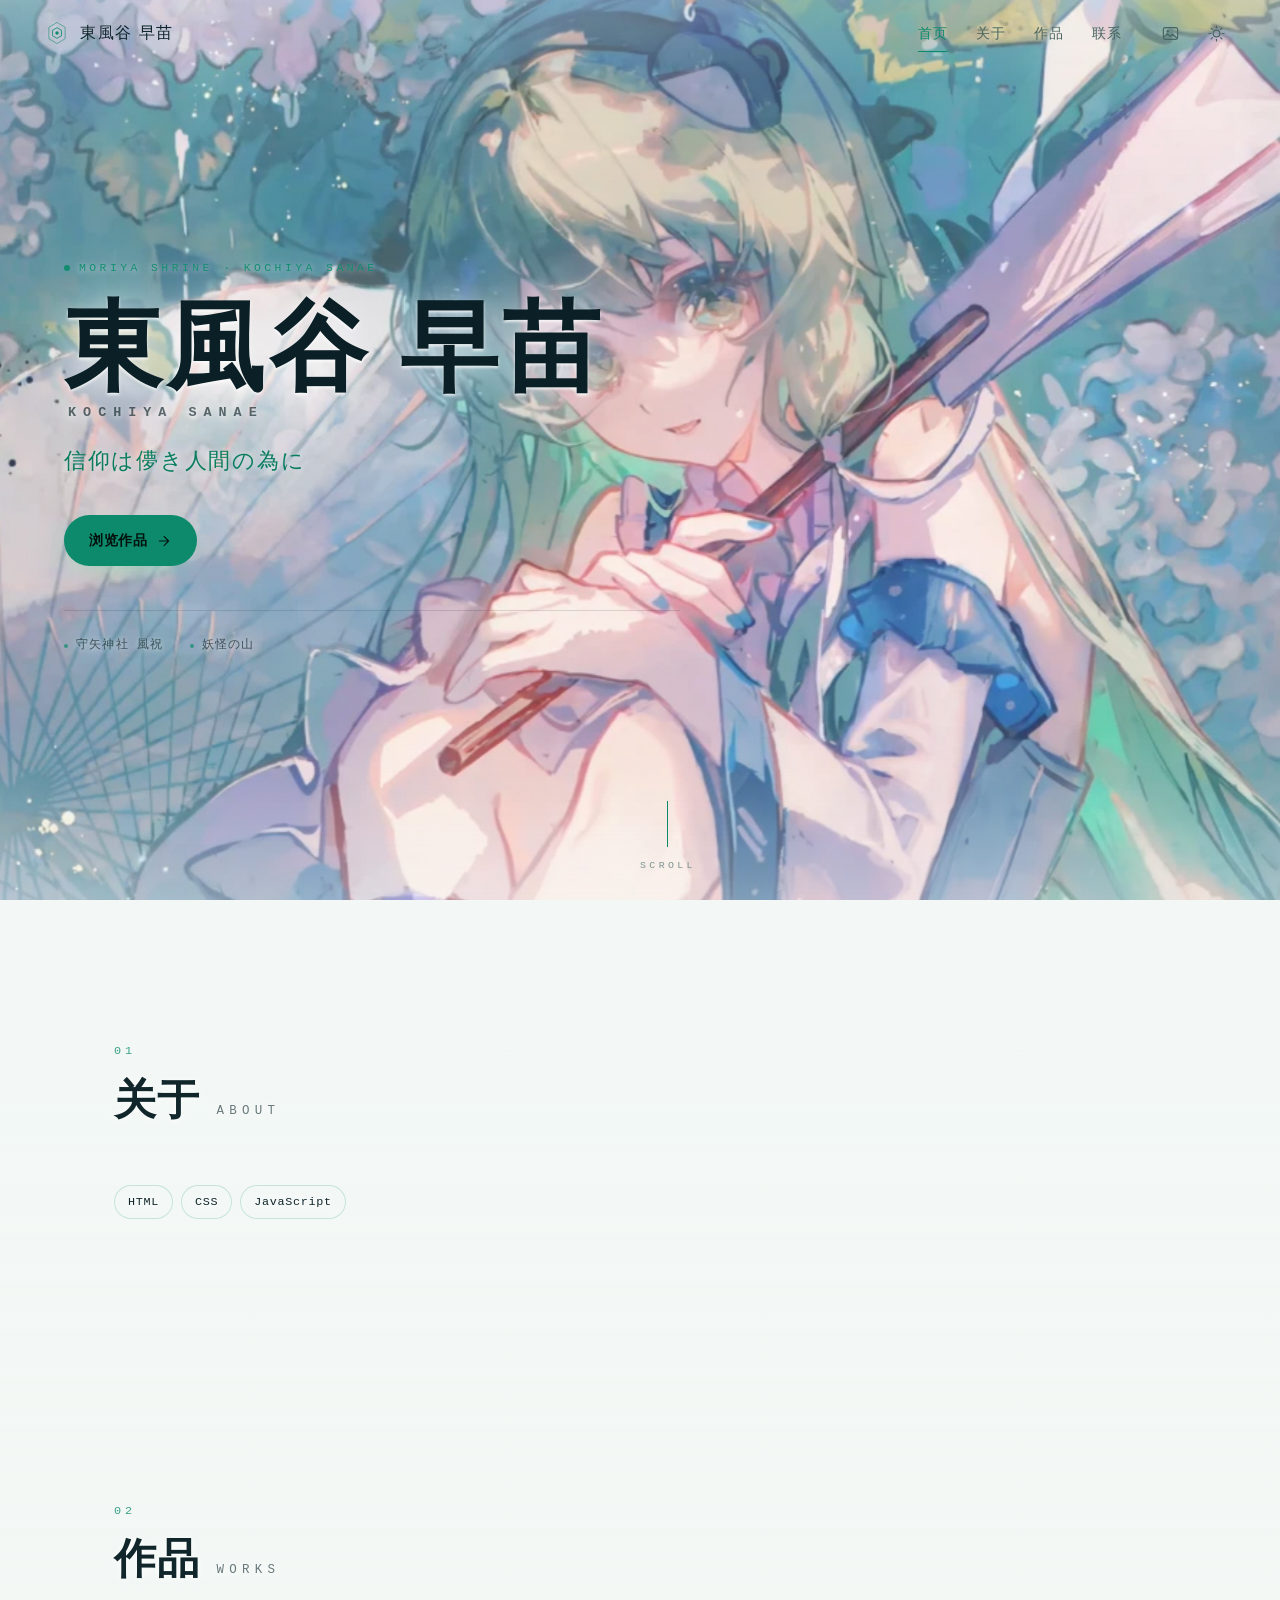
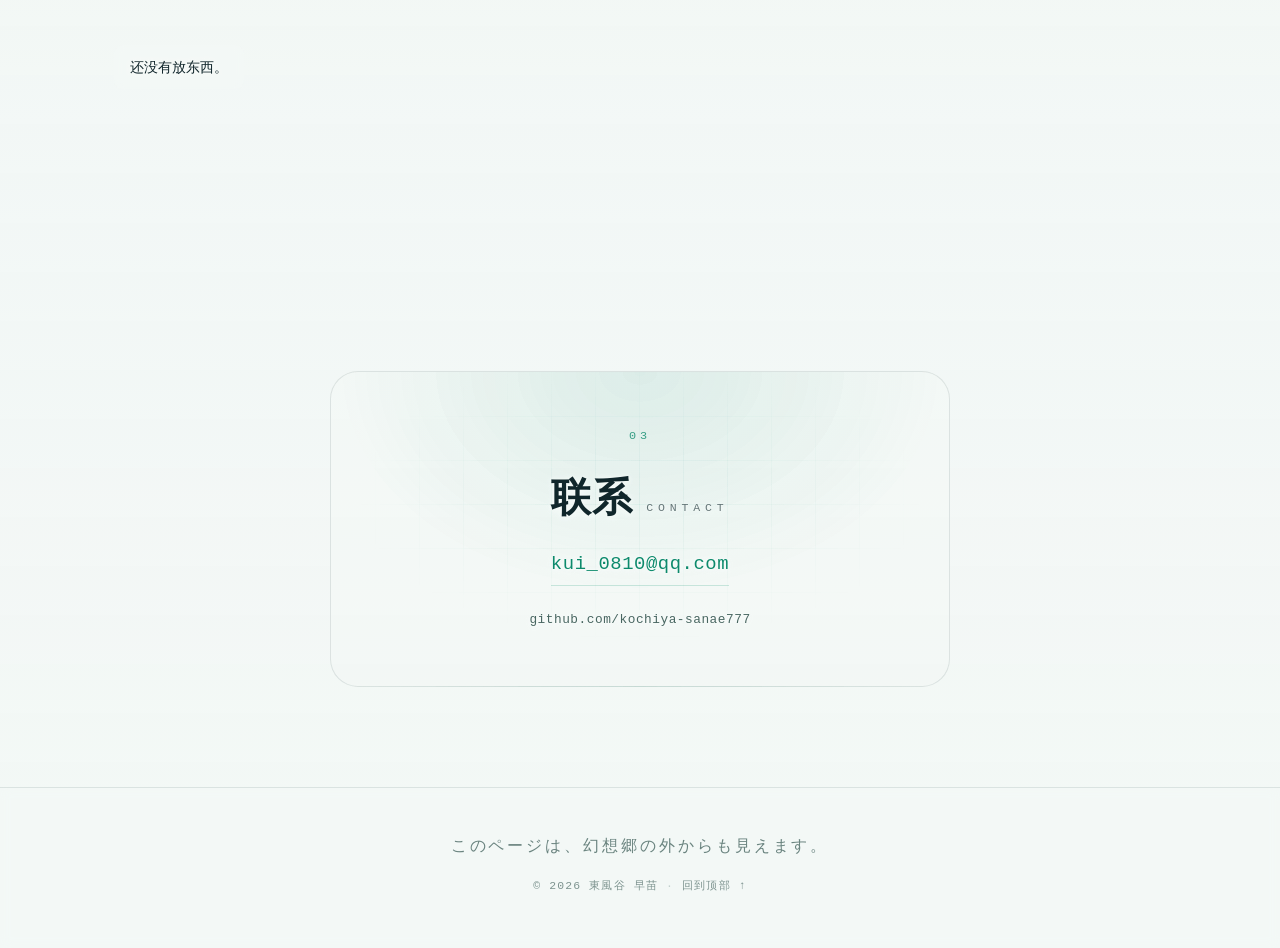
==== commit 3351415a: "删掉首屏与关于的介绍文字，作品副标题一并拿掉；补 robots.txt 与 sitemap.xml 准备被收录" ====
--- a/index.html
+++ b/index.html
@@ -12,7 +12,8 @@
 <meta property="og:type" content="website">
 <meta property="og:title" content="東風谷 早苗 · Kochiya Sanae">
 <meta property="og:description" content="東風谷早苗的站点。">
-<meta property="og:url" content="https://kochiya-sanae777.github.io/">
+<meta property="og:url" content="https://kochiya-sanae777.github.io/Kochiya-Sanae777/">
+<link rel="canonical" href="https://kochiya-sanae777.github.io/Kochiya-Sanae777/">
 
 <link rel="icon" href="assets/img/favicon.svg" type="image/svg+xml">
 <link rel="stylesheet" href="assets/css/style.css">
@@ -255,7 +256,6 @@
       </h1>
 
       <p class="hero-tagline" data-site="tagline">信仰は儚き人間の為に</p>
-      <p class="hero-desc" data-site="heroDesc">做一点网页，写一点字。</p>
 
       <div class="hero-actions">
         <a class="btn btn-primary" href="#works">
@@ -341,7 +341,6 @@
   </div>
 
   <div class="about-text reveal">
-    <div id="aboutBody"></div>
     <ul class="skill-list" id="skillList"></ul>
   </div>
 </section>
@@ -351,7 +350,6 @@
   <div class="section-head reveal">
     <span class="section-index">02</span>
     <h2 class="section-title">作品 <em>Works</em></h2>
-    <p class="section-sub" data-site="worksSub">做过的东西，做成的和没做完的都算。</p>
   </div>
 
   <div class="filter-row reveal" id="workFilters"></div>
--- a/assets/css/style.css
+++ b/assets/css/style.css
@@ -847,7 +847,8 @@
   font-size: clamp(.66rem, 1.2vw, .78rem);
   letter-spacing: .42em;
   text-transform: uppercase;
-  color: var(--text-mute);
+  /* --text-mute 压在照片的浅色处几乎看不见，跟着主文字色走 */
+  color: color-mix(in srgb, var(--text) 62%, transparent);
   font-weight: 400;
 }
 .section-sub {
@@ -1231,7 +1232,10 @@
 .section-contact { padding-bottom: clamp(60px, 8vw, 100px); }
 .contact-inner {
   text-align: center;
-  padding: clamp(40px, 6vw, 70px) clamp(20px, 5vw, 60px);
+  /* 里面只有邮箱和 GitHub 两行，撑满 1180 就成了一个空盒子，收窄到装得下为止 */
+  max-width: 620px;
+  margin-inline: auto;
+  padding: clamp(34px, 4.5vw, 54px) clamp(20px, 4vw, 44px);
   border-radius: 28px;
   border: 1px solid var(--line-soft);
   background:
@@ -1268,7 +1272,7 @@
   font-size: .72rem;
   letter-spacing: .42em;
   text-transform: uppercase;
-  color: var(--text-mute);
+  color: color-mix(in srgb, var(--text) 62%, transparent);
   font-weight: 400;
 }
 .contact-line { margin: 0; }
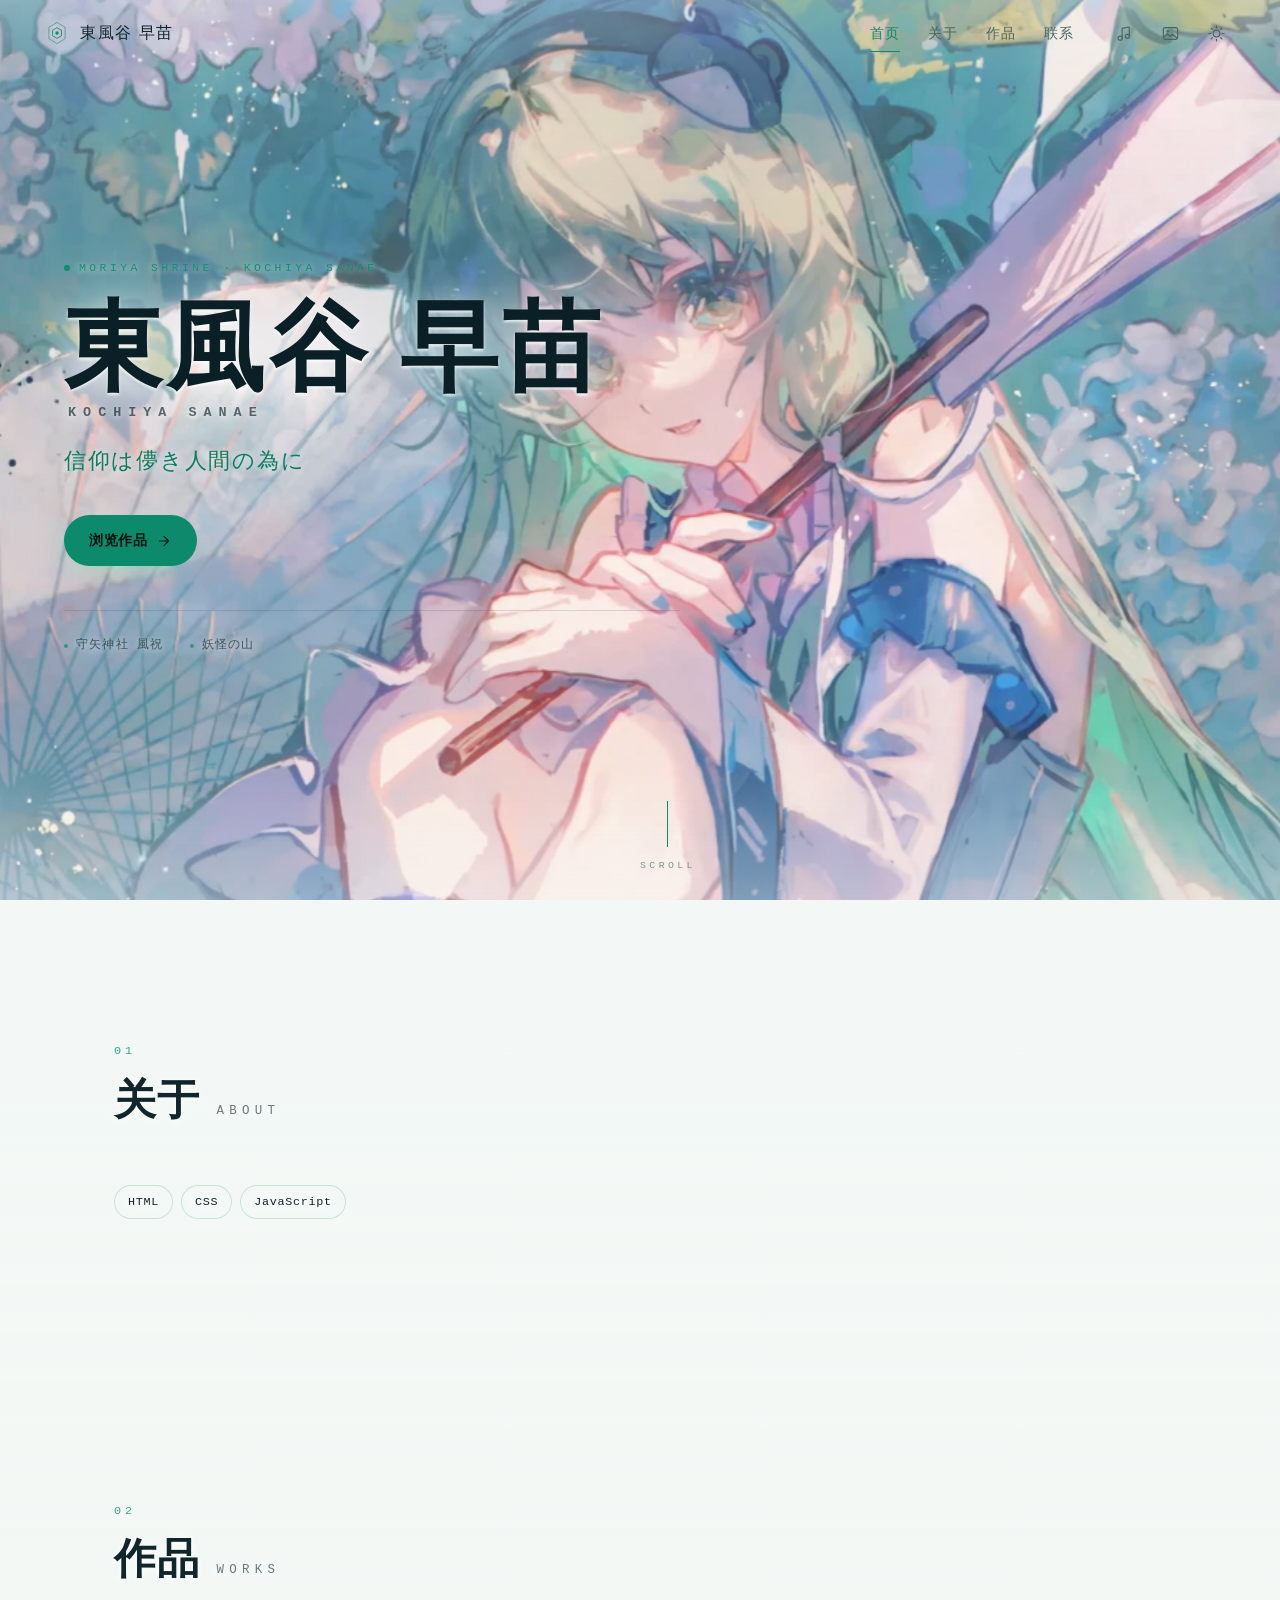
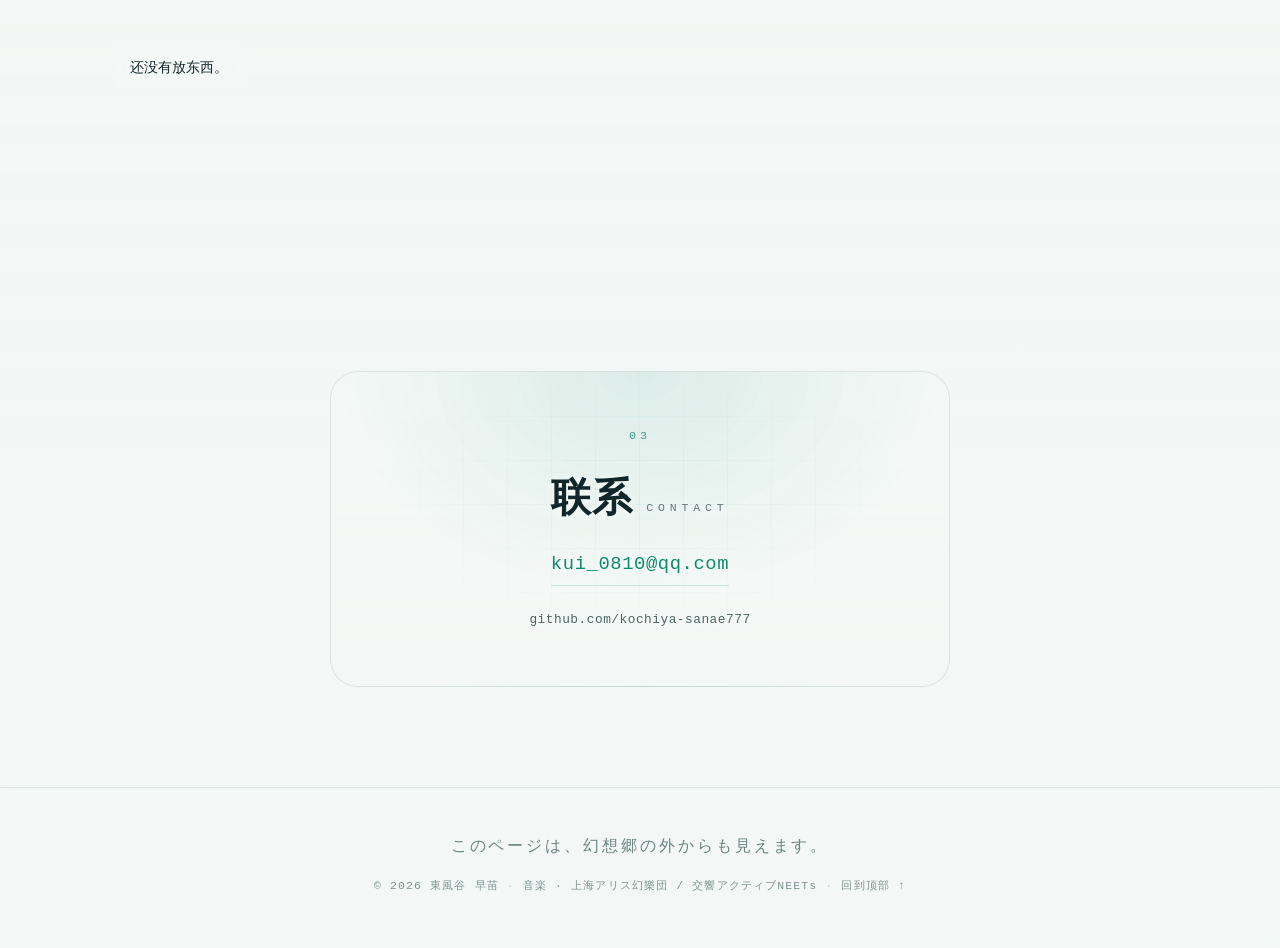
==== commit 26fe392b: "背景音乐：四首东方编曲归一化转 160k mp3，随机播放、切歌淡入淡出，导航加开关与音量条 FLAC 143MB -> MP3 22.9MB，按 -16 LUFS 线性归一（实测 -16.40~-1" ====
--- a/index.html
+++ b/index.html
@@ -178,6 +178,18 @@
   </nav>
 
   <div class="nav-actions">
+    <div class="music-wrap" id="musicWrap">
+      <input type="range" class="music-vol" id="musicVol" min="0" max="100" step="1" value="55"
+             aria-label="音量" tabindex="-1">
+      <button class="icon-btn music-btn" id="musicBtn" title="背景音乐" aria-label="播放背景音乐" aria-pressed="false">
+        <svg class="i-note" viewBox="0 0 24 24" aria-hidden="true">
+          <path d="M9 17.5V5.6l9-1.8v11.4" fill="none" stroke="currentColor" stroke-width="1.5" stroke-linecap="round" stroke-linejoin="round"/>
+          <circle cx="6.6" cy="17.9" r="2.6" fill="none" stroke="currentColor" stroke-width="1.5"/>
+          <circle cx="15.6" cy="15.6" r="2.6" fill="none" stroke="currentColor" stroke-width="1.5"/>
+        </svg>
+        <span class="i-bars" aria-hidden="true"><i></i><i></i><i></i></span>
+      </button>
+    </div>
     <button class="icon-btn" id="wpBtn" title="壁纸" aria-label="壁纸设置" aria-expanded="false" aria-controls="wpPanel">
       <svg viewBox="0 0 24 24" aria-hidden="true">
         <rect x="3" y="4.6" width="18" height="14.8" rx="2.2" fill="none" stroke="currentColor" stroke-width="1.5"/>
@@ -193,6 +205,9 @@
       <svg viewBox="0 0 24 24" aria-hidden="true"><path d="M4 7h16M4 12h16M4 17h16" stroke="currentColor" stroke-width="1.6" stroke-linecap="round"/></svg>
     </button>
   </div>
+
+  <!-- 切歌时浮出的曲名 -->
+  <div class="music-tip" id="musicTip" role="status" aria-live="polite"></div>
 </header>
 
 <!-- ============ 壁纸面板 ============ -->
@@ -406,6 +421,8 @@
     <p class="footer-quote" data-site="footerQuote">このページは、幻想郷の外からも見えます。</p>
     <div class="footer-meta">
       <span id="copyright">© 2026 東風谷 早苗</span>
+      <span class="footer-sep">·</span>
+      <span class="footer-credit" data-site="musicCredit">音楽 · 上海アリス幻樂団 / 交響アクティブNEETs</span>
       <span class="footer-sep">·</span>
       <a href="#" id="backTop">回到顶部 ↑</a>
     </div>
@@ -457,6 +474,8 @@
 <script src="assets/js/sky.js"></script>
 <!-- 壁纸引擎（轮播 / 推镜 / 动态壁纸） -->
 <script src="assets/js/wallpaper.js"></script>
+<!-- 背景音乐（曲目在 data.js 第 9 节） -->
+<script src="assets/js/music.js"></script>
 <!-- 渲染与交互 -->
 <script src="assets/js/app.js"></script>
 </body>
--- a/assets/css/style.css
+++ b/assets/css/style.css
@@ -1789,6 +1789,119 @@
   color: var(--accent);
   background: var(--accent-soft);
   border-color: var(--line);
+}
+
+/* ---------- 12.6 背景音乐 ---------- */
+/* 导航里的圆钮。播放时换成三根跳动的音柱，暂停时是音符。 */
+.music-wrap { display: flex; align-items: center; }
+
+.music-btn .i-note { width: 19px; height: 19px; display: block; }
+.music-btn .i-bars { display: none; }
+.music-wrap.is-playing .music-btn .i-note { display: none; }
+.music-wrap.is-playing .music-btn .i-bars { display: flex; }
+.music-wrap.is-playing .music-btn { color: var(--accent); }
+.music-wrap.is-playing .music-btn:hover {
+  color: var(--accent);
+  background: var(--accent-soft);
+  border-color: var(--line);
+}
+
+.i-bars {
+  align-items: flex-end;
+  justify-content: center;
+  gap: 2.5px;
+  width: 19px; height: 15px;
+}
+.i-bars i {
+  display: block;
+  width: 2.5px;
+  height: 30%;
+  border-radius: 99px;
+  background: currentColor;
+  animation: barPulse 1.05s ease-in-out infinite;
+}
+.i-bars i:nth-child(1) { animation-delay: -.34s; }
+.i-bars i:nth-child(2) { animation-delay: -.12s; }
+.i-bars i:nth-child(3) { animation-delay: -.56s; }
+
+@keyframes barPulse {
+  0%, 100% { height: 22%; }
+  50%      { height: 100%; }
+}
+
+/* 音量条：平时收进去，悬停或键盘聚焦时展开 */
+.music-vol {
+  -webkit-appearance: none;
+  appearance: none;
+  width: 0;
+  height: 3px;
+  margin-right: 0;
+  border-radius: 99px;
+  background: var(--line);
+  opacity: 0;
+  cursor: pointer;
+  transition: width .34s var(--ease), opacity .26s var(--ease), margin-right .34s var(--ease);
+}
+.music-wrap:hover .music-vol,
+.music-wrap:focus-within .music-vol {
+  width: 72px;
+  margin-right: 8px;
+  opacity: 1;
+}
+.music-vol::-webkit-slider-thumb {
+  -webkit-appearance: none;
+  width: 11px; height: 11px;
+  border-radius: 50%;
+  background: var(--accent);
+  box-shadow: 0 0 0 3px var(--accent-soft);
+  cursor: pointer;
+}
+.music-vol::-moz-range-thumb {
+  width: 11px; height: 11px;
+  border: 0;
+  border-radius: 50%;
+  background: var(--accent);
+  cursor: pointer;
+}
+.music-vol:focus { outline: none; }
+
+/* 页脚的曲目署名，比版权那行再淡一档 */
+.footer-credit { color: var(--text-mute); }
+
+/* 切歌时浮出的曲名 */
+.music-tip {
+  position: absolute;
+  top: calc(100% + 4px);
+  right: clamp(18px, 4vw, 44px);
+  z-index: 61;
+  max-width: min(80vw, 320px);
+  padding: 6px 12px;
+  border-radius: 999px;
+  border: 1px solid var(--line);
+  background: color-mix(in srgb, var(--bg-elev) 92%, transparent);
+  backdrop-filter: blur(18px) saturate(150%);
+  -webkit-backdrop-filter: blur(18px) saturate(150%);
+  box-shadow: var(--shadow-sm);
+  font-family: var(--font-mono);
+  font-size: .66rem;
+  letter-spacing: .03em;
+  color: var(--text-dim);
+  white-space: nowrap;
+  overflow: hidden;
+  text-overflow: ellipsis;
+  opacity: 0;
+  transform: translateY(-4px);
+  pointer-events: none;
+  transition: opacity .3s var(--ease), transform .3s var(--ease);
+}
+.music-tip.is-on { opacity: 1; transform: none; }
+
+@media (max-width: 820px) {
+  .music-vol { display: none; }
+  .music-tip { right: 12px; font-size: .62rem; max-width: calc(100vw - 24px); }
+}
+@media (prefers-reduced-motion: reduce) {
+  .i-bars i { animation: none; height: 62%; }
 }
 
 /* ---------- 13. 响应式 ---------- */
